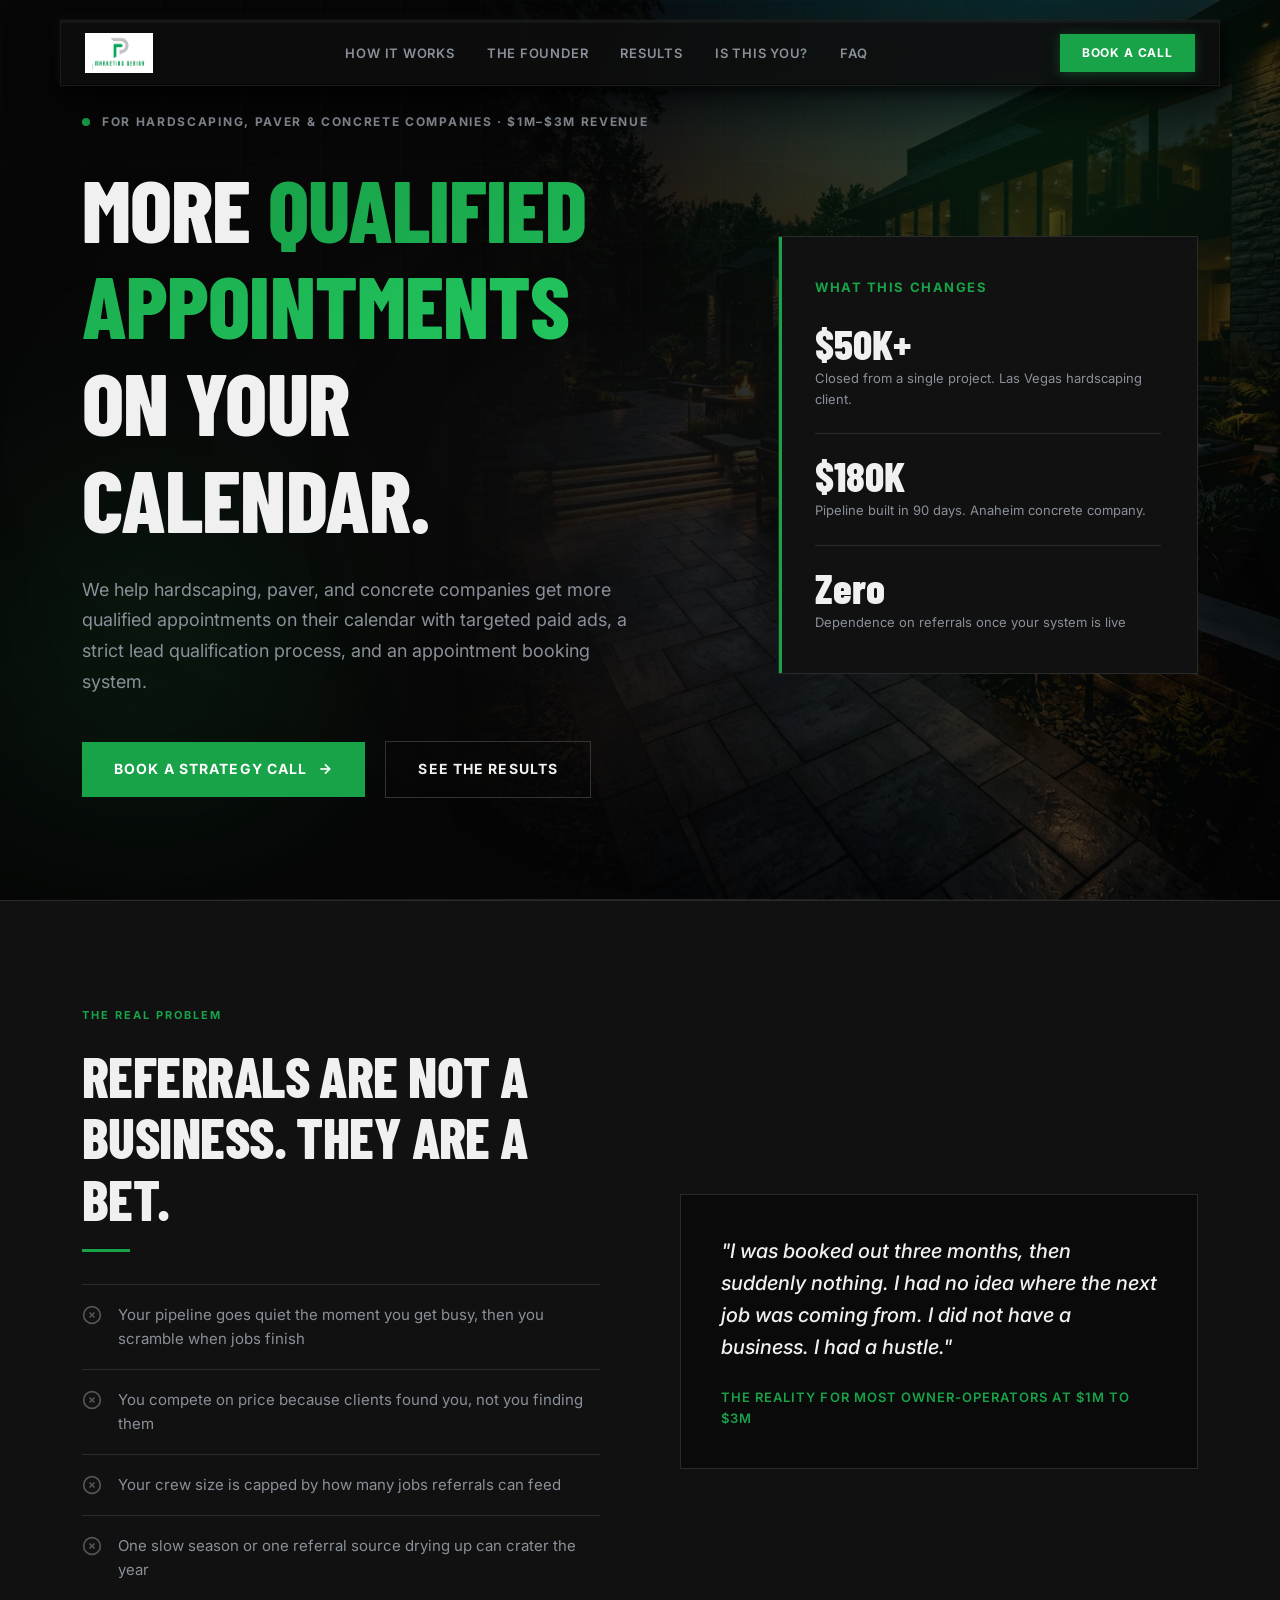
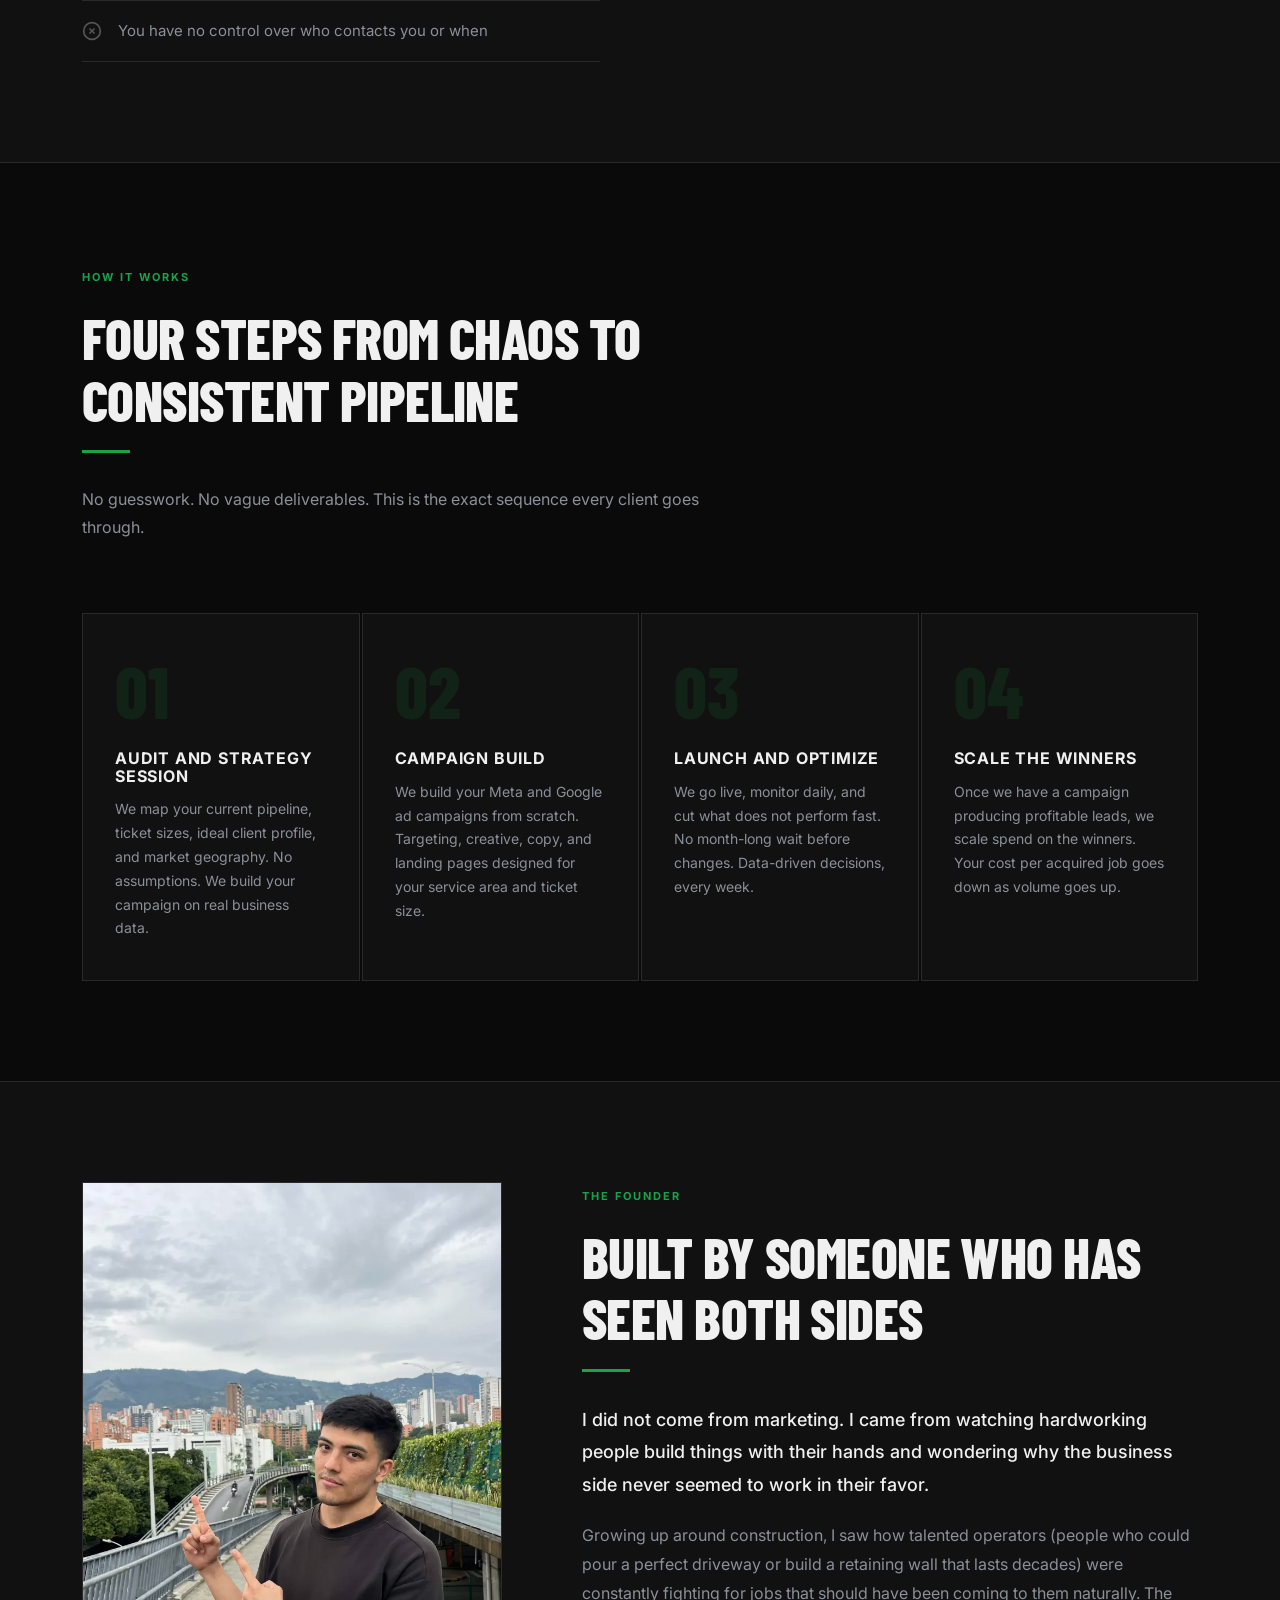
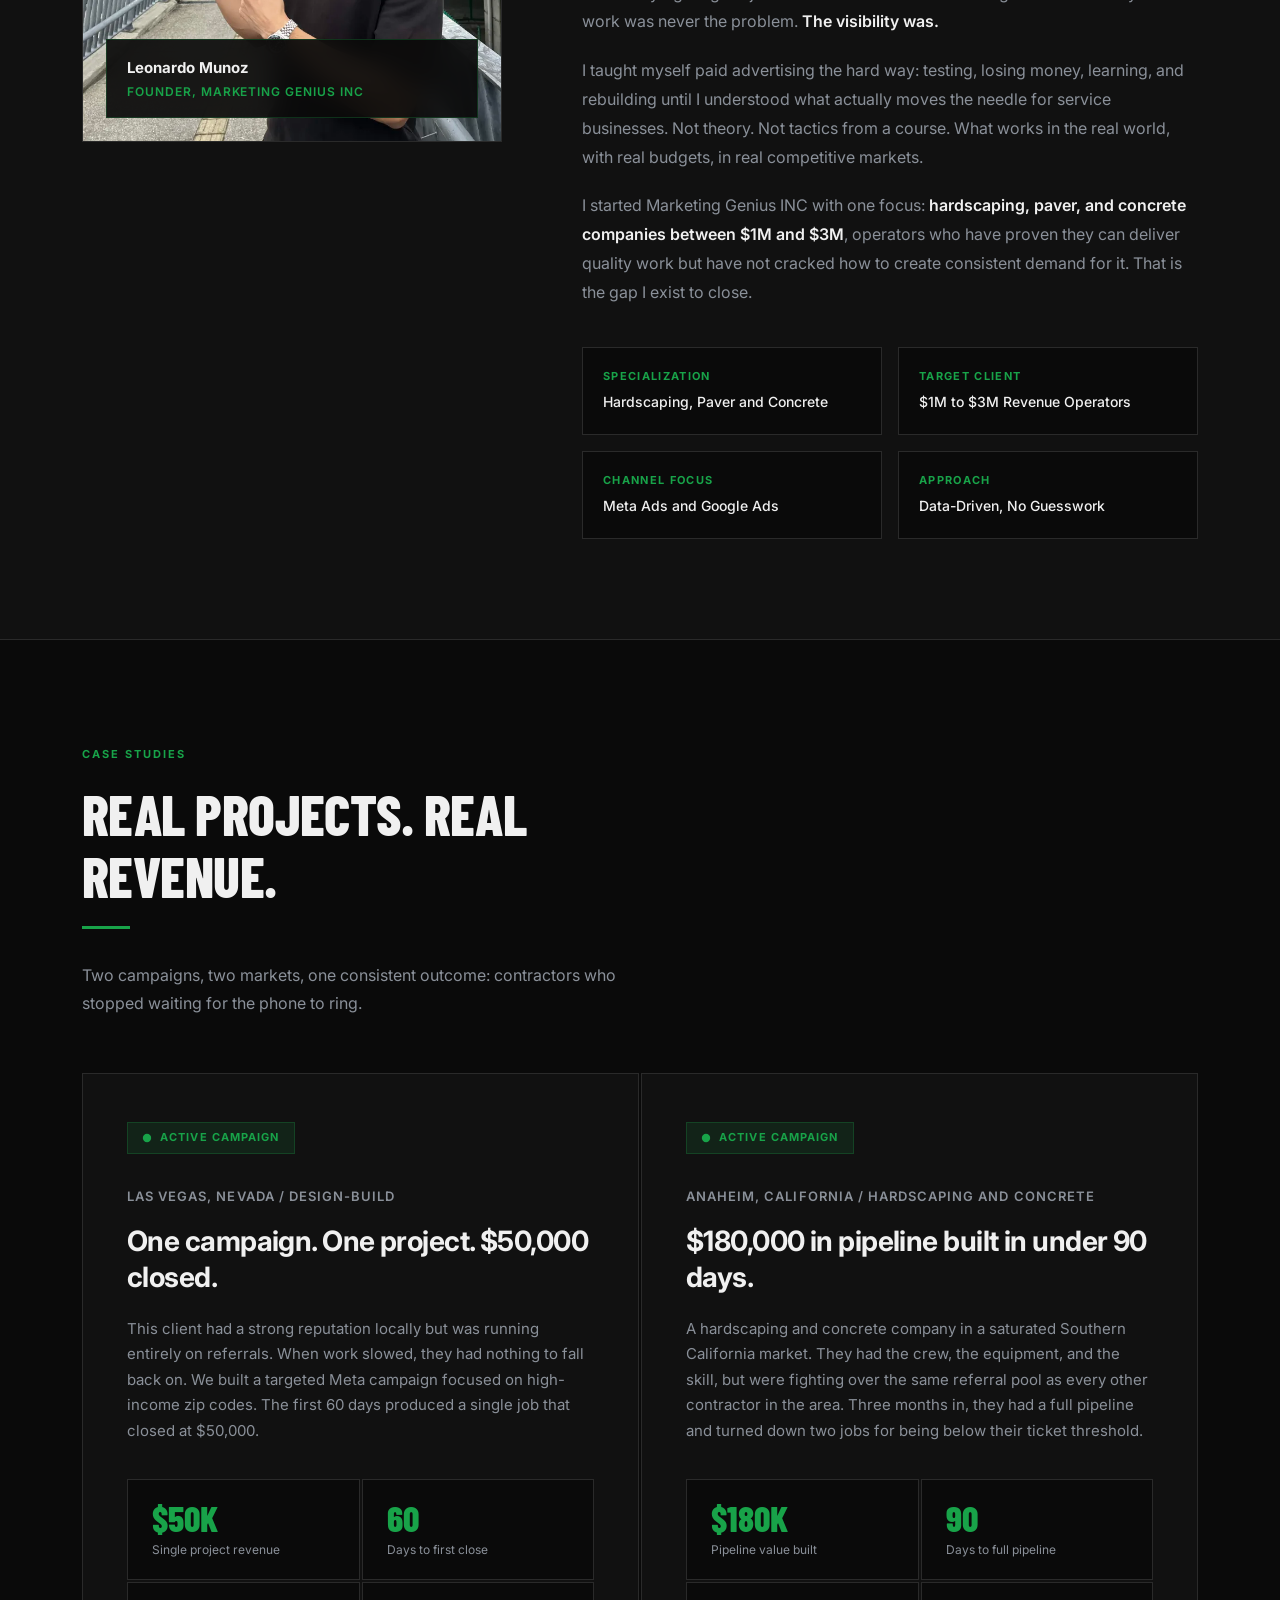
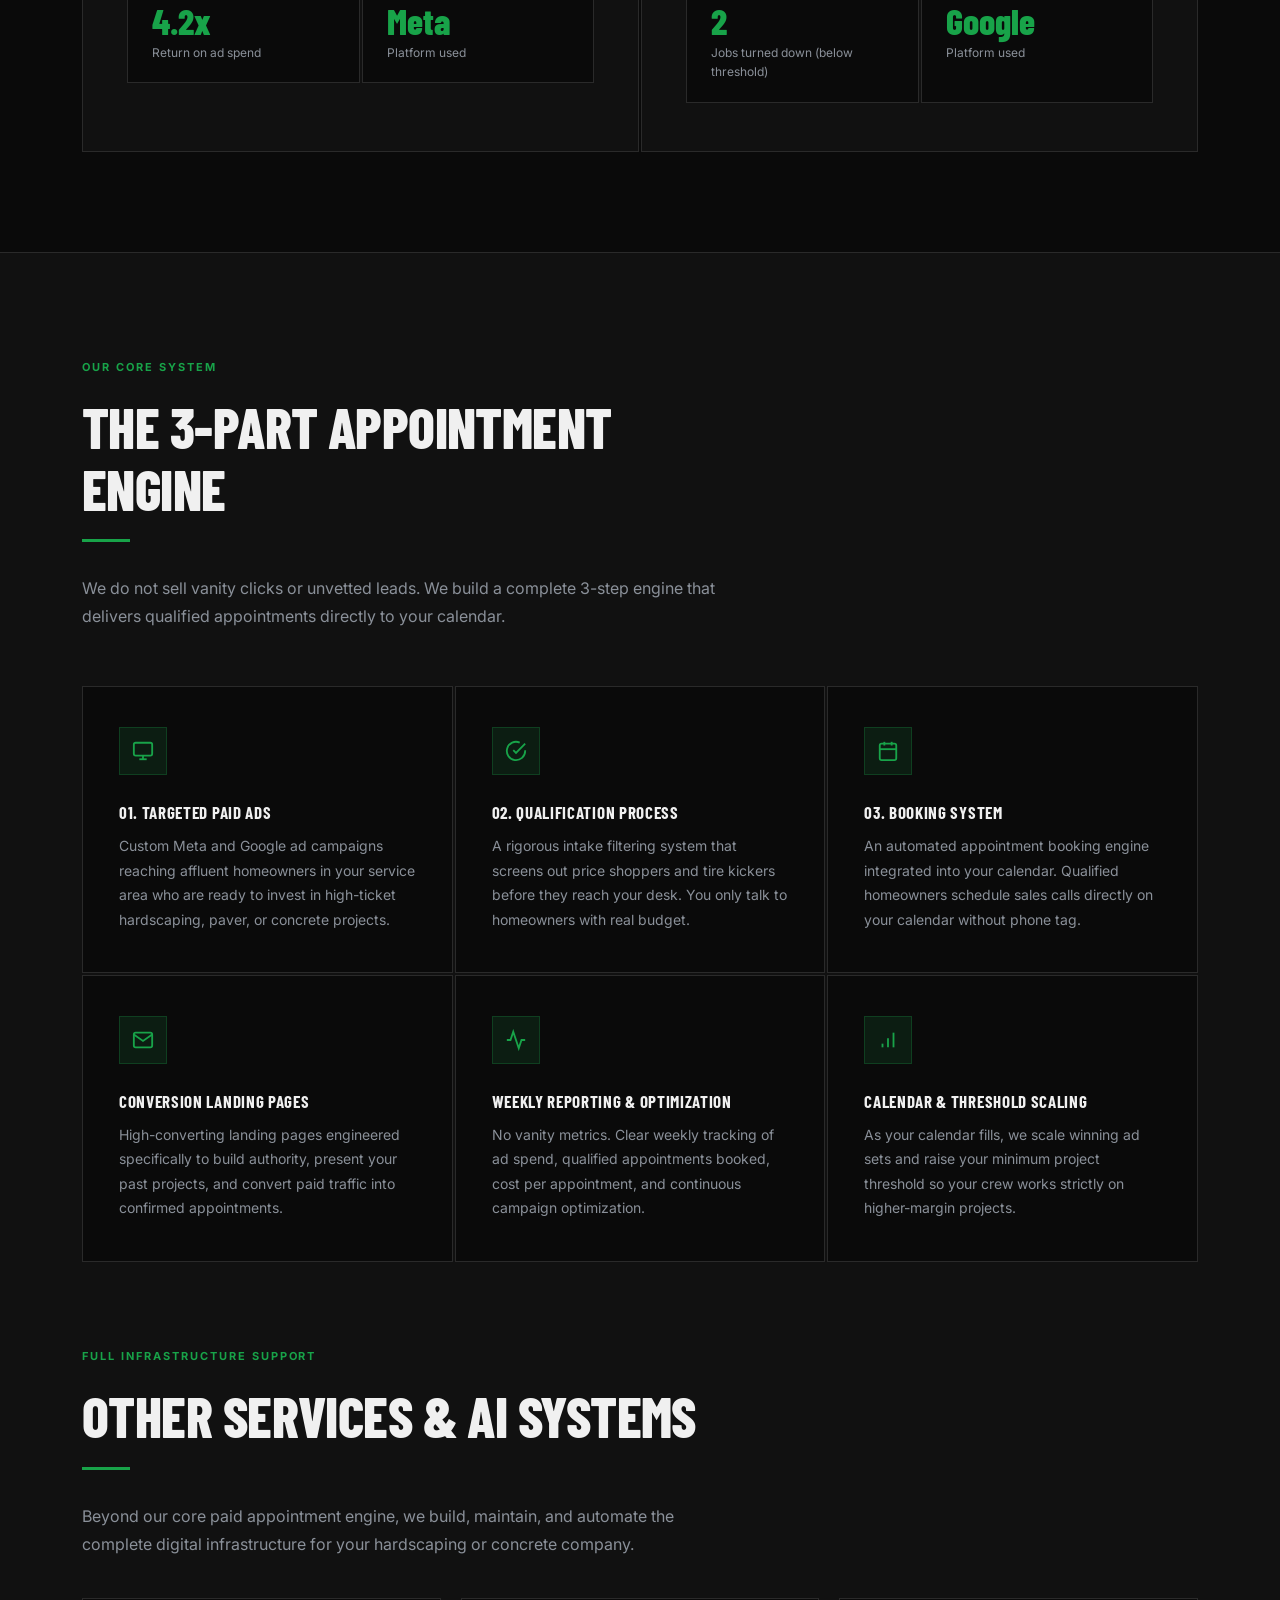
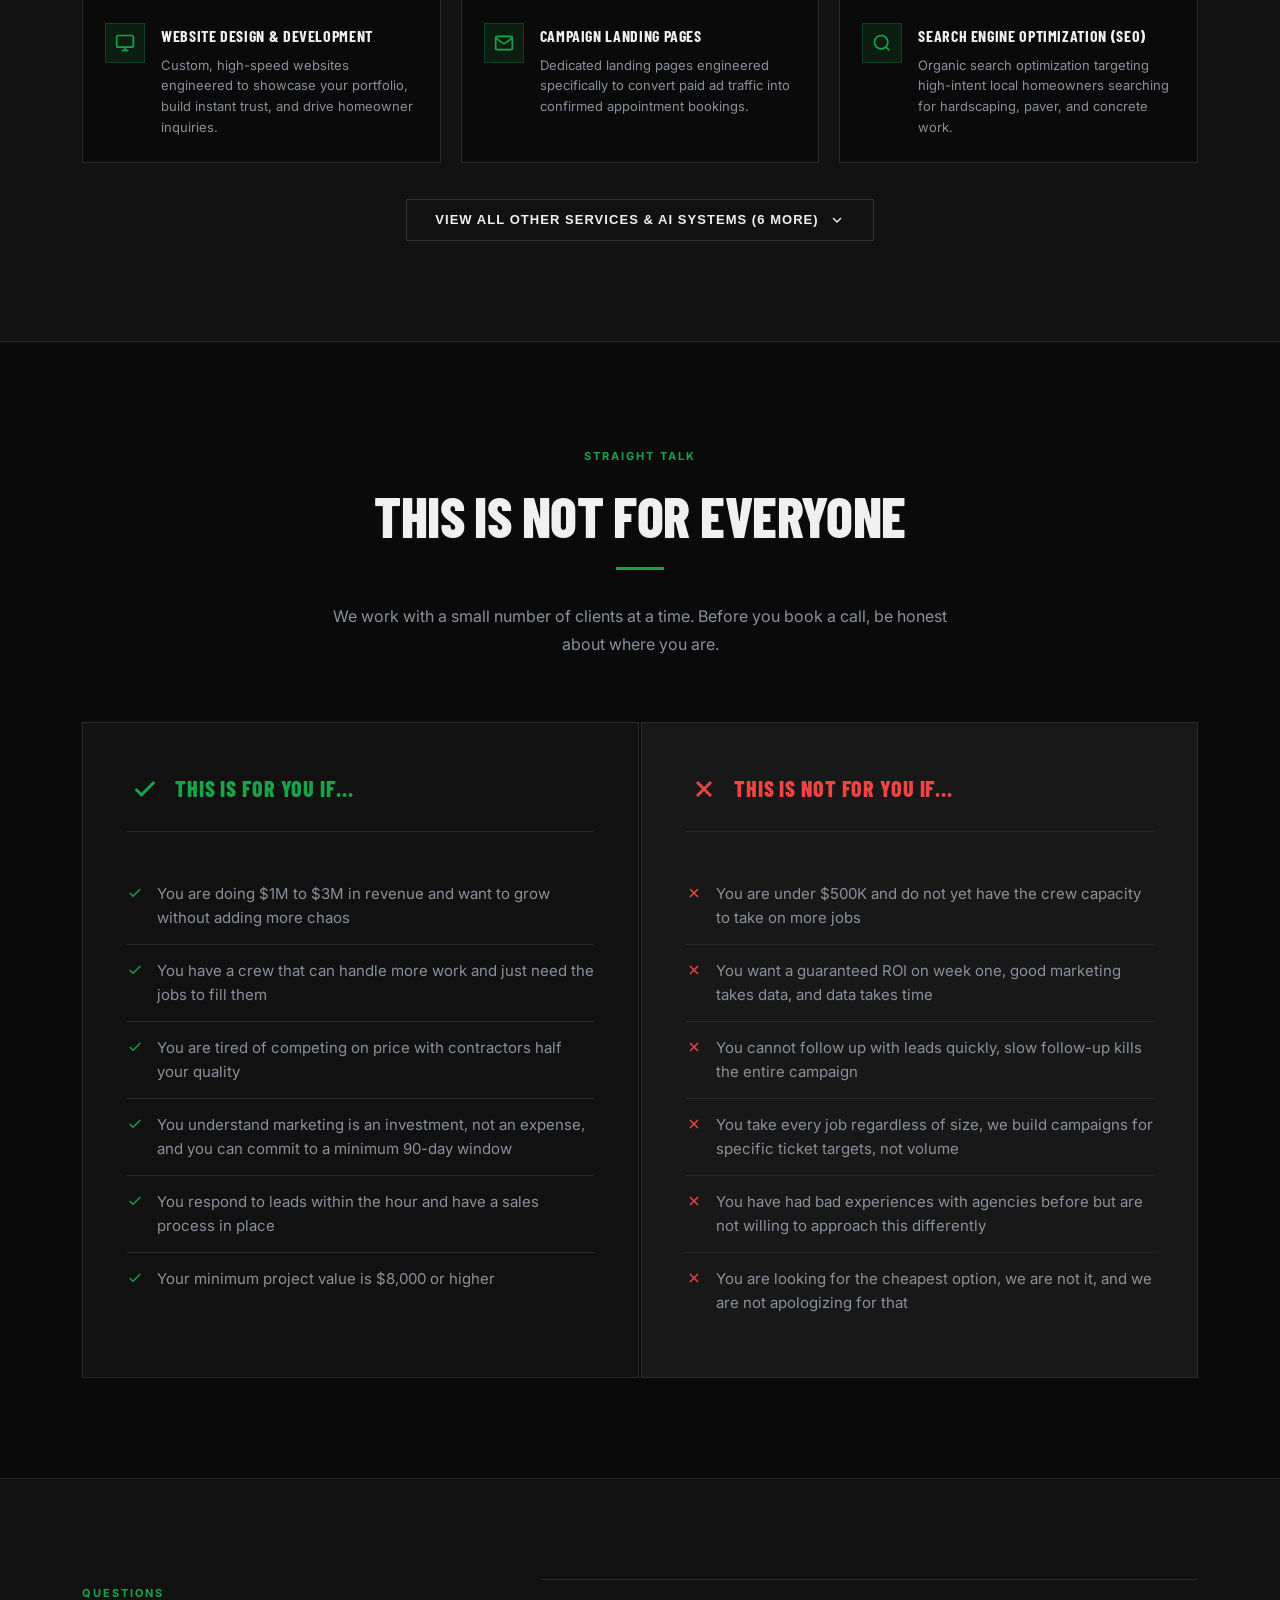
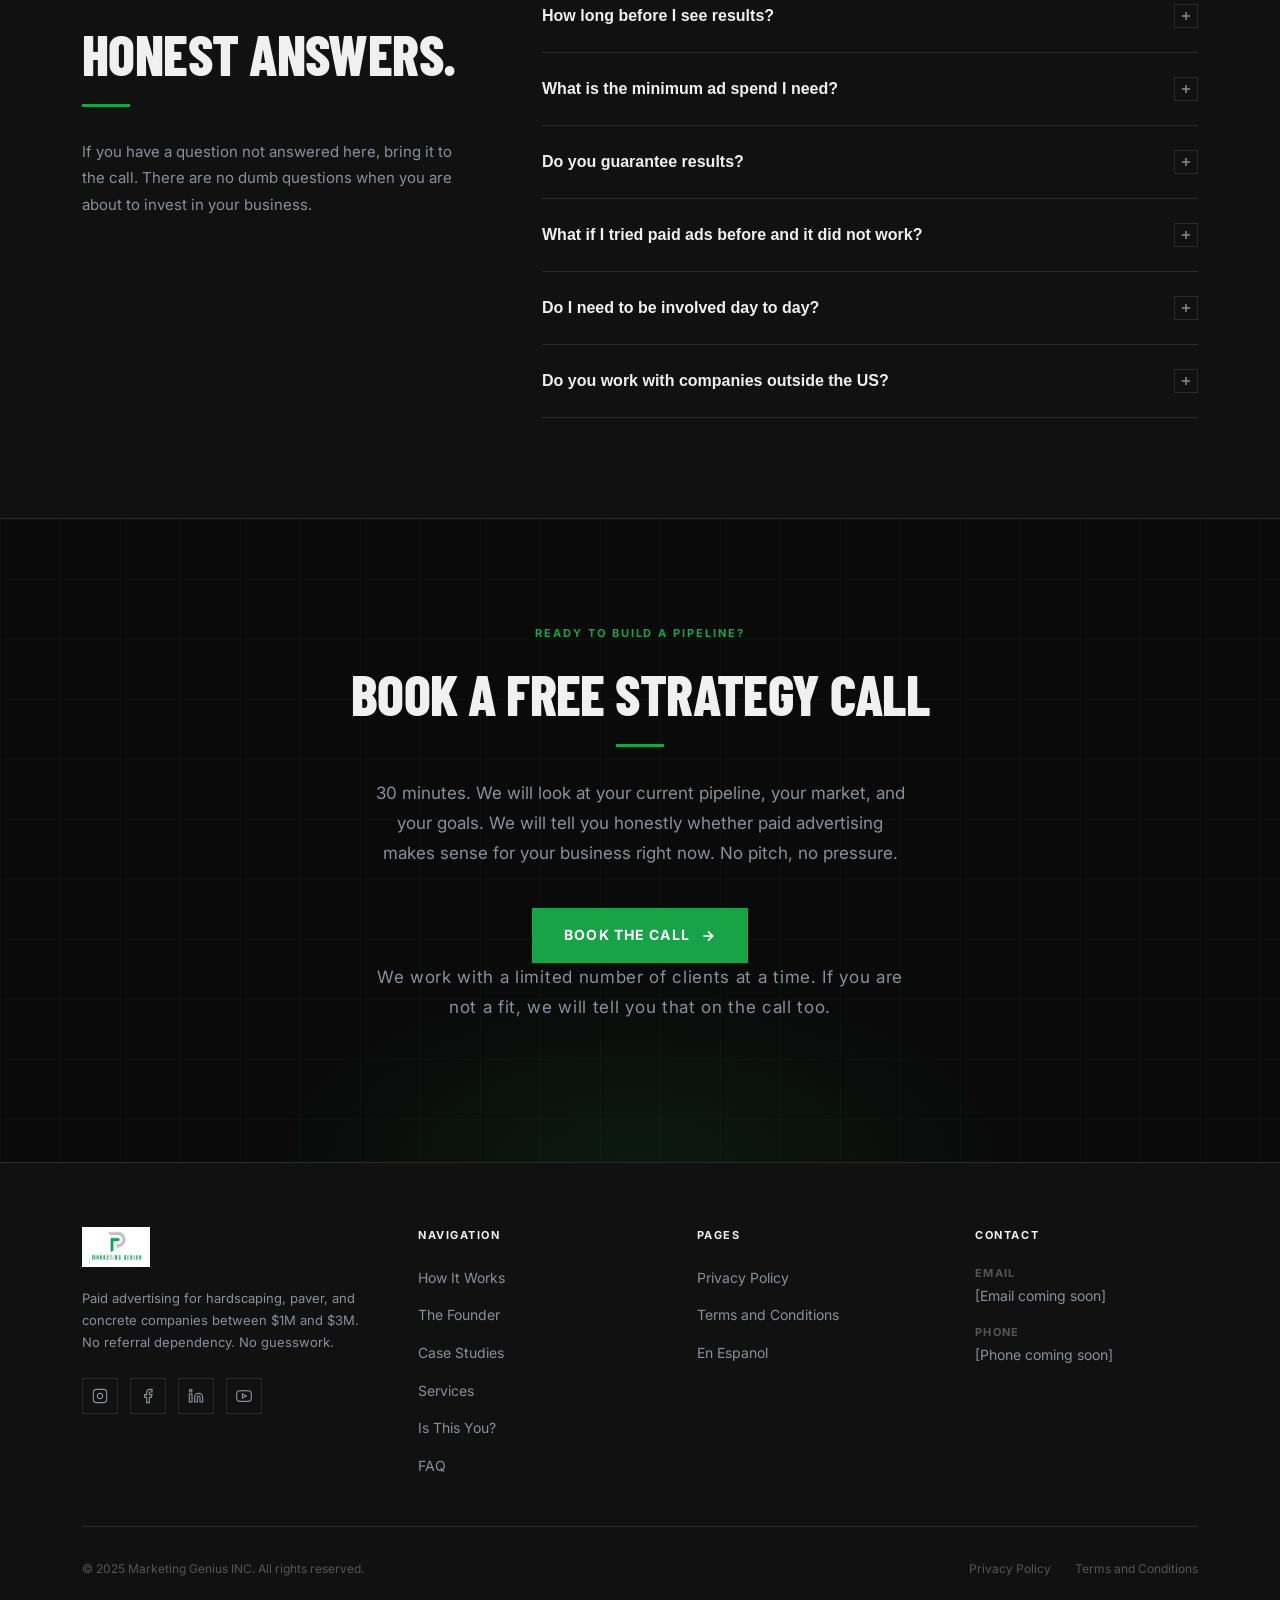
==== index.html @ bbfbdd73 "first" ====
<!DOCTYPE html>
<html lang="en">

<head>
  <meta charset="UTF-8" />
  <meta name="viewport" content="width=device-width, initial-scale=1.0" />
  <title>Marketing Genius INC | Paid Ads for Hardscaping & Concrete Companies</title>
  <meta name="description"
    content="We help hardscaping, paver, and concrete companies between $1M–$3M stop depending on referrals and build a predictable pipeline with paid advertising. Founded by Leonardo Muñoz." />
  <meta property="og:title" content="Marketing Genius INC" />
  <meta property="og:description" content="Paid ads that generate real jobs | not clicks, not leads, not maybes." />
  <meta property="og:type" content="website" />
  <link rel="preconnect" href="https://fonts.googleapis.com" />
  <link rel="preconnect" href="https://fonts.gstatic.com" crossorigin />
  <link
    href="https://fonts.googleapis.com/css2?family=Inter:wght@300;400;500;600;700;800;900&family=Barlow+Condensed:wght@600;700;800&display=swap"
    rel="stylesheet" />
  <link rel="stylesheet" href="https://unpkg.com/aos@2.3.4/dist/aos.css" />
  <style>
    *,
    *::before,
    *::after {
      box-sizing: border-box;
      margin: 0;
      padding: 0;
    }

    :root {
      --green: #18a349;
      --green-dark: #128a3a;
      --green-light: #22c55e;
      --green-muted: rgba(24, 163, 73, 0.12);
      --bg: #0a0a0a;
      --surface: #111111;
      --surface-2: #181818;
      --surface-3: #222222;
      --border: #2a2a2a;
      --border-light: #333333;
      --text: #f0f0f0;
      --text-muted: #8a9099;
      --text-dim: #555;
      --font-main: 'Inter', sans-serif;
      --font-display: 'Barlow Condensed', sans-serif;
      --max-w: 1180px;
      --section-pad: 100px;
    }

    html {
      scroll-behavior: smooth;
    }

    body {
      background: var(--bg);
      color: var(--text);
      font-family: var(--font-main);
      font-size: 16px;
      line-height: 1.6;
      -webkit-font-smoothing: antialiased;
      overflow-x: hidden;
    }

    /* Global noise texture overlay */
    body::before {
      content: '';
      position: fixed;
      inset: 0;
      z-index: 0;
      pointer-events: none;
      opacity: 0.028;
      background-image: url("data:image/svg+xml,%3Csvg viewBox='0 0 256 256' xmlns='http://www.w3.org/2000/svg'%3E%3Cfilter id='noise'%3E%3CfeTurbulence type='fractalNoise' baseFrequency='0.9' numOctaves='4' stitchTiles='stitch'/%3E%3C/filter%3E%3Crect width='100%25' height='100%25' filter='url(%23noise)'/%3E%3C/svg%3E");
      background-size: 200px 200px;
    }

    /* Global ambient background, subtle persistent glow */
    body::after {
      content: '';
      position: fixed;
      inset: 0;
      z-index: 0;
      pointer-events: none;
      background:
        radial-gradient(ellipse 60% 50% at 85% 10%, rgba(24, 163, 73, 0.055) 0%, transparent 60%),
        radial-gradient(ellipse 40% 40% at 10% 80%, rgba(24, 163, 73, 0.04) 0%, transparent 60%),
        radial-gradient(ellipse 50% 40% at 50% 50%, rgba(10, 10, 10, 0) 0%, rgba(0, 0, 0, 0.3) 100%);
    }

    /* Ensure all sections sit above fixed overlays */
    section,
    nav,
    footer,
    .mobile-menu {
      position: relative;
      z-index: 1;
    }

    h1,
    h2,
    h3,
    h4 {
      font-family: var(--font-display);
      font-weight: 800;
      line-height: 1.1;
      letter-spacing: -0.01em;
      text-transform: uppercase;
    }

    h1 {
      font-size: clamp(42px, 7vw, 88px);
    }

    h2 {
      font-size: clamp(32px, 5vw, 56px);
    }

    h3 {
      font-size: clamp(22px, 3vw, 32px);
    }

    h4 {
      font-size: 18px;
      font-family: var(--font-main);
      text-transform: none;
      font-weight: 700;
    }

    p {
      line-height: 1.75;
      color: var(--text-muted);
    }

    a {
      color: inherit;
      text-decoration: none;
    }

    .container {
      width: 100%;
      max-width: var(--max-w);
      margin: 0 auto;
      padding: 0 32px;
    }

    section {
      padding: var(--section-pad) 0;
    }

    .section-label {
      display: inline-block;
      font-family: var(--font-main);
      font-size: 11px;
      font-weight: 700;
      letter-spacing: 0.18em;
      text-transform: uppercase;
      color: var(--green);
      margin-bottom: 20px;
    }

    .divider {
      width: 48px;
      height: 3px;
      background: var(--green);
      margin: 20px 0 32px 0;
    }

    .divider.centered {
      margin: 20px auto 32px auto;
    }

    /* NAV | floating neumorphic pill */
    #nav {
      position: fixed;
      top: 20px;
      left: 50%;
      transform: translateX(-50%);
      width: calc(100% - 48px);
      max-width: 1160px;
      z-index: 1000;
      transition: top .3s ease, width .3s ease;
    }

    .nav-pill {
      display: flex;
      align-items: center;
      justify-content: space-between;
      padding: 12px 24px;
      background: rgba(14, 14, 14, 0.88);
      backdrop-filter: blur(20px);
      -webkit-backdrop-filter: blur(20px);
      border: 1px solid rgba(255, 255, 255, 0.06);
      box-shadow:
        0 2px 0 rgba(255, 255, 255, 0.04) inset,
        0 -1px 0 rgba(0, 0, 0, 0.5) inset,
        -3px -3px 8px rgba(255, 255, 255, 0.025),
        4px 4px 12px rgba(0, 0, 0, 0.7),
        0 16px 48px rgba(0, 0, 0, 0.55),
        0 0 0 1px rgba(24, 163, 73, 0.06);
      transition: box-shadow .3s ease, background .3s ease;
    }

    .nav-pill:hover {
      box-shadow:
        0 2px 0 rgba(255, 255, 255, 0.05) inset,
        0 -1px 0 rgba(0, 0, 0, 0.5) inset,
        -3px -3px 8px rgba(255, 255, 255, 0.03),
        4px 4px 12px rgba(0, 0, 0, 0.8),
        0 20px 56px rgba(0, 0, 0, 0.65),
        0 0 0 1px rgba(24, 163, 73, 0.12);
    }

    .nav-logo img {
      height: 40px;
      width: auto;
      display: block;
    }

    .nav-links {
      display: flex;
      align-items: center;
      gap: 32px;
      list-style: none;
    }

    .nav-links a {
      font-size: 13px;
      font-weight: 600;
      letter-spacing: .06em;
      text-transform: uppercase;
      color: var(--text-muted);
      transition: color .2s;
    }

    .nav-links a:hover {
      color: var(--text);
    }

    .nav-cta {
      display: inline-flex;
      align-items: center;
      gap: 8px;
      padding: 9px 22px;
      background: var(--green);
      color: #fff;
      font-size: 12px;
      font-weight: 700;
      letter-spacing: .07em;
      text-transform: uppercase;
      transition: background .2s, transform .15s;
      box-shadow: 0 2px 12px rgba(24, 163, 73, 0.35);
    }

    .nav-cta:hover {
      background: var(--green-dark);
      transform: translateY(-1px);
      box-shadow: 0 4px 18px rgba(24, 163, 73, 0.45);
    }

    .nav-hamburger {
      display: none;
      flex-direction: column;
      gap: 5px;
      cursor: pointer;
      padding: 4px;
      background: none;
      border: none;
    }

    .nav-hamburger span {
      display: block;
      width: 22px;
      height: 2px;
      background: var(--text);
      transition: all .3s;
    }

    /* HERO */
    #hero {
      min-height: 100vh;
      display: flex;
      align-items: center;
      padding-top: 110px;
      position: relative;
      overflow: hidden;
    }

    .hero-bg {
      position: absolute;
      inset: 0;
      z-index: 0;
      pointer-events: none;
    }

    .hero-bg-grid {
      position: absolute;
      inset: 0;
      background-image:
        linear-gradient(rgba(24, 163, 73, .035) 1px, transparent 1px),
        linear-gradient(90deg, rgba(24, 163, 73, .035) 1px, transparent 1px);
      background-size: 80px 80px;
      mask-image: radial-gradient(ellipse 80% 80% at 50% 0%, black 40%, transparent 100%);
    }

    .orb {
      position: absolute;
      border-radius: 50%;
      filter: blur(100px);
      pointer-events: none;
    }

    .orb-green-1 {
      width: 800px;
      height: 800px;
      background: radial-gradient(circle, rgba(24, 163, 73, 0.22) 0%, rgba(24, 163, 73, 0.06) 45%, transparent 70%);
      top: -220px;
      right: -160px;
      animation: orb-drift-1 9s ease-in-out infinite;
    }

    .orb-green-2 {
      width: 500px;
      height: 500px;
      background: radial-gradient(circle, rgba(24, 163, 73, 0.14) 0%, transparent 65%);
      bottom: 40px;
      left: -100px;
      animation: orb-drift-2 12s ease-in-out infinite;
    }

    .orb-gray {
      width: 600px;
      height: 600px;
      background: radial-gradient(circle, rgba(138, 144, 153, 0.08) 0%, transparent 68%);
      top: 25%;
      left: 30%;
      animation: orb-drift-3 15s ease-in-out infinite;
    }

    .orb-accent {
      width: 350px;
      height: 350px;
      background: radial-gradient(circle, rgba(34, 197, 94, 0.1) 0%, rgba(24, 163, 73, 0.03) 50%, transparent 70%);
      top: 55%;
      right: 8%;
      animation: orb-drift-2 11s ease-in-out infinite reverse;
    }

    @keyframes orb-drift-1 {

      0%,
      100% {
        transform: translate(0, 0) scale(1);
      }

      33% {
        transform: translate(-40px, 60px) scale(1.05);
      }

      66% {
        transform: translate(30px, -30px) scale(0.97);
      }
    }

    @keyframes orb-drift-2 {

      0%,
      100% {
        transform: translate(0, 0) scale(1);
      }

      40% {
        transform: translate(50px, -40px) scale(1.08);
      }

      70% {
        transform: translate(-20px, 30px) scale(0.95);
      }
    }

    @keyframes orb-drift-3 {

      0%,
      100% {
        transform: translate(0, 0) scale(1);
      }

      50% {
        transform: translate(60px, 50px) scale(1.1);
      }
    }

    .hero-bg-line {
      position: absolute;
      bottom: 0;
      left: 0;
      right: 0;
      height: 1px;
      background: linear-gradient(90deg, transparent, var(--border), transparent);
    }

    .hero-inner {
      position: relative;
      z-index: 1;
      display: grid;
      grid-template-columns: 1fr 420px;
      gap: 80px;
      align-items: center;
    }

    .hero-eyebrow {
      display: flex;
      align-items: center;
      gap: 12px;
      margin-bottom: 28px;
    }

    .hero-eyebrow-dot {
      width: 8px;
      height: 8px;
      background: var(--green);
      border-radius: 50%;
      animation: pulse-dot 2s ease-in-out infinite;
    }

    @keyframes pulse-dot {

      0%,
      100% {
        opacity: 1;
        transform: scale(1);
      }

      50% {
        opacity: .5;
        transform: scale(.7);
      }
    }

    .hero-eyebrow-text {
      font-size: 12px;
      font-weight: 700;
      letter-spacing: .14em;
      text-transform: uppercase;
      color: var(--text-muted);
    }

    .hero-title {
      color: var(--text);
      margin-bottom: 28px;
    }

    .hero-title .accent {
      color: var(--green);
    }

    .hero-subtitle {
      font-size: 18px;
      color: var(--text-muted);
      max-width: 560px;
      margin-bottom: 44px;
      line-height: 1.7;
    }

    .hero-actions {
      display: flex;
      align-items: center;
      gap: 20px;
      flex-wrap: wrap;
    }

    .btn-primary {
      display: inline-flex;
      align-items: center;
      gap: 10px;
      padding: 16px 32px;
      background: var(--green);
      color: #fff;
      font-size: 14px;
      font-weight: 700;
      letter-spacing: .08em;
      text-transform: uppercase;
      border: none;
      cursor: pointer;
      transition: background .2s, transform .15s;
    }

    .btn-primary:hover {
      background: var(--green-dark);
      transform: translateY(-2px);
    }

    .btn-secondary {
      display: inline-flex;
      align-items: center;
      gap: 10px;
      padding: 16px 32px;
      background: transparent;
      color: var(--text);
      font-size: 14px;
      font-weight: 700;
      letter-spacing: .08em;
      text-transform: uppercase;
      border: 1px solid var(--border-light);
      cursor: pointer;
      transition: border-color .2s, color .2s;
    }

    .btn-secondary:hover {
      border-color: var(--green);
      color: var(--green);
    }

    .hero-card {
      background: var(--surface);
      border: 1px solid var(--border);
      padding: 40px 36px;
      position: relative;
    }

    .hero-card::before {
      content: '';
      position: absolute;
      top: 0;
      left: 0;
      width: 3px;
      height: 100%;
      background: var(--green);
    }

    .hero-card-title {
      font-size: 13px;
      font-weight: 700;
      letter-spacing: .12em;
      text-transform: uppercase;
      color: var(--green);
      margin-bottom: 24px;
    }

    .hero-stat {
      margin-bottom: 24px;
    }

    .hero-stat:last-child {
      margin-bottom: 0;
    }

    .hero-stat-value {
      font-family: var(--font-display);
      font-size: 42px;
      font-weight: 800;
      color: var(--text);
      line-height: 1;
      margin-bottom: 4px;
    }

    .hero-stat-label {
      font-size: 13px;
      color: var(--text-muted);
    }

    .hero-stat-divider {
      height: 1px;
      background: var(--border);
      margin: 20px 0;
    }

    /* PROBLEM */
    #problem {
      border-top: 1px solid var(--border);
      border-bottom: 1px solid var(--border);
      background: var(--surface);
    }

    .problem-grid {
      display: grid;
      grid-template-columns: 1fr 1fr;
      gap: 80px;
      align-items: center;
    }

    .problem-list {
      list-style: none;
      margin-top: 32px;
    }

    .problem-list li {
      display: flex;
      align-items: flex-start;
      gap: 16px;
      padding: 18px 0;
      border-bottom: 1px solid var(--border);
      color: var(--text-muted);
      font-size: 15px;
    }

    .problem-list li:first-child {
      border-top: 1px solid var(--border);
    }

    .problem-list li .icon {
      width: 20px;
      height: 20px;
      flex-shrink: 0;
      margin-top: 2px;
      color: var(--text-dim);
    }

    .problem-right {
      padding: 40px;
      background: var(--bg);
      border: 1px solid var(--border);
      position: relative;
    }

    .problem-right::after {
      content: '"';
      position: absolute;
      top: -20px;
      left: 32px;
      font-size: 100px;
      font-family: Georgia, serif;
      color: var(--green);
      line-height: 1;
      opacity: .4;
    }

    .problem-quote {
      font-size: 20px;
      font-weight: 500;
      color: var(--text);
      line-height: 1.6;
      font-style: italic;
      margin-bottom: 24px;
    }

    .problem-attribution {
      font-size: 13px;
      font-weight: 600;
      letter-spacing: .08em;
      text-transform: uppercase;
      color: var(--green);
    }

    /* HOW */
    #how {
      background: var(--bg);
    }

    .how-header {
      max-width: 620px;
      margin-bottom: 72px;
    }

    .how-steps {
      display: grid;
      grid-template-columns: repeat(4, 1fr);
      gap: 2px;
    }

    .how-step {
      background: var(--surface);
      padding: 40px 32px;
      border: 1px solid var(--border);
      transition: border-color .3s;
    }

    .how-step:hover {
      border-color: var(--green);
    }

    .how-step-num {
      font-family: var(--font-display);
      font-size: 72px;
      font-weight: 800;
      color: var(--green-muted);
      line-height: 1;
      margin-bottom: 24px;
      transition: color .3s;
    }

    .how-step:hover .how-step-num {
      color: rgba(24, 163, 73, .25);
    }

    .how-step h4 {
      font-size: 16px;
      font-weight: 700;
      color: var(--text);
      margin-bottom: 12px;
      text-transform: uppercase;
      letter-spacing: .05em;
    }

    .how-step p {
      font-size: 14px;
      color: var(--text-muted);
      line-height: 1.7;
    }

    /* FOUNDER */
    #founder {
      background: var(--surface);
      border-top: 1px solid var(--border);
      border-bottom: 1px solid var(--border);
    }

    .founder-grid {
      display: grid;
      grid-template-columns: 420px 1fr;
      gap: 80px;
      align-items: start;
    }

    .founder-img-wrap {
      position: relative;
    }

    .founder-photo {
      width: 100%;
      aspect-ratio: 3/4;
      object-fit: cover;
      object-position: center top;
      display: block;
      border: 1px solid var(--border);
      filter: grayscale(8%);
      transition: filter .4s ease;
    }

    .founder-photo:hover {
      filter: grayscale(0%);
    }

    .founder-img-tag {
      position: absolute;
      bottom: 24px;
      left: 24px;
      right: 24px;
      background: rgba(10, 10, 10, .92);
      border: 1px solid rgba(24, 163, 73, 0.25);
      padding: 16px 20px;
      backdrop-filter: blur(12px);
    }

    .founder-img-tag-name {
      font-weight: 700;
      font-size: 15px;
      color: var(--text);
      margin-bottom: 2px;
    }

    .founder-img-tag-title {
      font-size: 12px;
      color: var(--green);
      font-weight: 600;
      letter-spacing: .08em;
      text-transform: uppercase;
    }

    .founder-content h2 {
      margin-bottom: 8px;
    }

    .founder-body {
      margin-top: 32px;
    }

    .founder-body p {
      font-size: 16px;
      color: var(--text-muted);
      line-height: 1.8;
      margin-bottom: 20px;
    }

    .founder-body p strong {
      color: var(--text);
      font-weight: 600;
    }

    .founder-body p.lead {
      font-size: 18px;
      color: var(--text);
      font-weight: 500;
    }

    .founder-credentials {
      display: grid;
      grid-template-columns: 1fr 1fr;
      gap: 16px;
      margin-top: 40px;
    }

    .founder-credential {
      padding: 20px;
      background: var(--bg);
      border: 1px solid var(--border);
    }

    .founder-credential-label {
      font-size: 11px;
      font-weight: 700;
      letter-spacing: .12em;
      text-transform: uppercase;
      color: var(--green);
      margin-bottom: 6px;
    }

    .founder-credential-value {
      font-size: 14px;
      color: var(--text);
      font-weight: 500;
    }

    /* RESULTS */
    #results {
      background: var(--bg);
    }

    .results-header {
      display: flex;
      align-items: flex-end;
      justify-content: space-between;
      margin-bottom: 56px;
      gap: 32px;
    }

    .results-header-left {
      max-width: 560px;
    }

    .case-studies {
      display: grid;
      grid-template-columns: 1fr 1fr;
      gap: 2px;
    }

    .case-study {
      background: var(--surface);
      border: 1px solid var(--border);
      padding: 48px 44px;
      transition: border-color .3s;
    }

    .case-study:hover {
      border-color: var(--green);
    }

    .case-study-tag {
      display: inline-flex;
      align-items: center;
      gap: 8px;
      padding: 6px 14px;
      background: var(--green-muted);
      border: 1px solid rgba(24, 163, 73, .25);
      font-size: 11px;
      font-weight: 700;
      letter-spacing: .1em;
      text-transform: uppercase;
      color: var(--green);
      margin-bottom: 32px;
    }

    .case-study-location {
      font-size: 13px;
      font-weight: 600;
      letter-spacing: .08em;
      text-transform: uppercase;
      color: var(--text-muted);
      margin-bottom: 16px;
    }

    .case-study h3 {
      font-size: clamp(22px, 2.5vw, 28px);
      margin-bottom: 20px;
      color: var(--text);
      text-transform: none;
      font-family: var(--font-main);
      font-weight: 700;
      letter-spacing: -.02em;
      line-height: 1.3;
    }

    .case-study-desc {
      font-size: 15px;
      color: var(--text-muted);
      line-height: 1.7;
      margin-bottom: 36px;
    }

    .case-study-stats {
      display: grid;
      grid-template-columns: 1fr 1fr;
      gap: 2px;
    }

    .case-stat {
      background: var(--bg);
      padding: 20px 24px;
      border: 1px solid var(--border);
    }

    .case-stat-value {
      font-family: var(--font-display);
      font-size: 36px;
      font-weight: 800;
      color: var(--green);
      line-height: 1;
      margin-bottom: 4px;
    }

    .case-stat-label {
      font-size: 12px;
      color: var(--text-muted);
    }

    /* SERVICES */
    #services {
      background: var(--surface);
      border-top: 1px solid var(--border);
      border-bottom: 1px solid var(--border);
    }

    .services-grid {
      display: grid;
      grid-template-columns: repeat(3, 1fr);
      gap: 2px;
      margin-top: 56px;
    }

    .service-card {
      background: var(--bg);
      border: 1px solid var(--border);
      padding: 40px 36px;
      transition: border-color .3s;
    }

    .service-card:hover {
      border-color: var(--green);
    }

    .service-icon {
      width: 48px;
      height: 48px;
      background: var(--green-muted);
      border: 1px solid rgba(24, 163, 73, .25);
      display: flex;
      align-items: center;
      justify-content: center;
      margin-bottom: 28px;
    }

    .service-icon svg {
      width: 22px;
      height: 22px;
      color: var(--green);
    }

    .service-card h4 {
      font-size: 17px;
      font-weight: 700;
      color: var(--text);
      margin-bottom: 12px;
      text-transform: uppercase;
      letter-spacing: .04em;
      font-family: var(--font-display);
    }

    .service-card p {
      font-size: 14px;
      color: var(--text-muted);
      line-height: 1.75;
    }

    /* FIT */
    #fit {
      background: var(--bg);
    }

    .fit-header {
      text-align: center;
      max-width: 640px;
      margin: 0 auto 64px;
    }

    .fit-grid {
      display: grid;
      grid-template-columns: 1fr 1fr;
      gap: 2px;
    }

    .fit-col {
      padding: 48px 44px;
      border: 1px solid var(--border);
    }

    .fit-col.good {
      background: var(--surface);
    }

    .fit-col.bad {
      background: var(--surface-2);
    }

    .fit-col-header {
      display: flex;
      align-items: center;
      gap: 12px;
      margin-bottom: 36px;
      padding-bottom: 24px;
      border-bottom: 1px solid var(--border);
    }

    .fit-col-icon {
      width: 36px;
      height: 36px;
      display: flex;
      align-items: center;
      justify-content: center;
    }

    .fit-col-icon svg {
      width: 28px;
      height: 28px;
    }

    .fit-col.good .fit-col-icon svg {
      color: var(--green);
    }

    .fit-col.bad .fit-col-icon svg {
      color: #ef4444;
    }

    .fit-col-title {
      font-family: var(--font-display);
      font-size: 22px;
      font-weight: 800;
      text-transform: uppercase;
      letter-spacing: .04em;
    }

    .fit-col.good .fit-col-title {
      color: var(--green);
    }

    .fit-col.bad .fit-col-title {
      color: #ef4444;
    }

    .fit-list {
      list-style: none;
    }

    .fit-list li {
      display: flex;
      align-items: flex-start;
      gap: 14px;
      padding: 14px 0;
      border-bottom: 1px solid var(--border);
      font-size: 15px;
      color: var(--text-muted);
    }

    .fit-list li:last-child {
      border-bottom: none;
    }

    .fit-list li svg {
      width: 16px;
      height: 16px;
      flex-shrink: 0;
      margin-top: 3px;
    }

    .fit-col.good .fit-list li svg {
      color: var(--green);
    }

    .fit-col.bad .fit-list li svg {
      color: #ef4444;
    }

    /* FAQ */
    #faq {
      background: var(--surface);
      border-top: 1px solid var(--border);
      border-bottom: 1px solid var(--border);
    }

    .faq-grid {
      display: grid;
      grid-template-columns: 380px 1fr;
      gap: 80px;
      align-items: start;
    }

    .faq-left {
      position: sticky;
      top: 100px;
    }

    .faq-left p {
      font-size: 15px;
      line-height: 1.75;
      margin-top: 20px;
    }

    .faq-items {
      list-style: none;
    }

    .faq-item {
      border-bottom: 1px solid var(--border);
    }

    .faq-item:first-child {
      border-top: 1px solid var(--border);
    }

    .faq-question {
      width: 100%;
      display: flex;
      align-items: center;
      justify-content: space-between;
      gap: 20px;
      padding: 24px 0;
      background: none;
      border: none;
      cursor: pointer;
      text-align: left;
    }

    .faq-question-text {
      font-size: 16px;
      font-weight: 600;
      color: var(--text);
    }

    .faq-question-icon {
      width: 24px;
      height: 24px;
      flex-shrink: 0;
      display: flex;
      align-items: center;
      justify-content: center;
      border: 1px solid var(--border);
      color: var(--text-muted);
      transition: all .3s;
    }

    .faq-item.open .faq-question-icon {
      border-color: var(--green);
      color: var(--green);
      transform: rotate(45deg);
    }

    .faq-answer {
      max-height: 0;
      overflow: hidden;
      transition: max-height .4s ease, padding .3s;
    }

    .faq-item.open .faq-answer {
      max-height: 300px;
      padding-bottom: 24px;
    }

    .faq-answer p {
      font-size: 15px;
      color: var(--text-muted);
      line-height: 1.75;
    }

    /* CTA */
    #cta {
      background: var(--bg);
      position: relative;
      overflow: hidden;
    }

    .cta-bg {
      position: absolute;
      inset: 0;
      background-image: linear-gradient(rgba(24, 163, 73, .04) 1px, transparent 1px), linear-gradient(90deg, rgba(24, 163, 73, .04) 1px, transparent 1px);
      background-size: 60px 60px;
    }

    .cta-glow {
      position: absolute;
      bottom: -200px;
      left: 50%;
      transform: translateX(-50%);
      width: 800px;
      height: 400px;
      background: radial-gradient(ellipse, rgba(24, 163, 73, .1) 0%, transparent 65%);
      pointer-events: none;
    }

    .cta-inner {
      position: relative;
      z-index: 1;
      text-align: center;
      max-width: 720px;
      margin: 0 auto;
    }

    .cta-inner h2 {
      margin-bottom: 20px;
      color: var(--text);
    }

    .cta-inner p {
      font-size: 17px;
      color: var(--text-muted);
      max-width: 540px;
      margin: 0 auto 40px;
      line-height: 1.75;
    }

    .cta-disclaimer {
      margin-top: 20px;
      font-size: 12px;
      color: var(--text-dim);
      letter-spacing: .04em;
    }

    /* FOOTER */
    #footer {
      background: var(--surface);
      border-top: 1px solid var(--border);
      padding: 64px 0 40px;
    }

    .footer-top {
      display: grid;
      grid-template-columns: 280px 1fr 1fr 1fr;
      gap: 56px;
      padding-bottom: 48px;
      border-bottom: 1px solid var(--border);
    }

    .footer-brand img {
      height: 40px;
      width: auto;
      margin-bottom: 20px;
      display: block;
    }

    .footer-brand p {
      font-size: 13px;
      color: var(--text-muted);
      line-height: 1.7;
    }

    .footer-socials {
      display: flex;
      gap: 12px;
      margin-top: 24px;
    }

    .footer-social-link {
      width: 36px;
      height: 36px;
      display: flex;
      align-items: center;
      justify-content: center;
      border: 1px solid var(--border);
      color: var(--text-muted);
      transition: border-color .2s, color .2s;
    }

    .footer-social-link:hover {
      border-color: var(--green);
      color: var(--green);
    }

    .footer-social-link svg {
      width: 16px;
      height: 16px;
    }

    .footer-col-title {
      font-size: 11px;
      font-weight: 700;
      letter-spacing: .14em;
      text-transform: uppercase;
      color: var(--text);
      margin-bottom: 20px;
    }

    .footer-links {
      list-style: none;
      display: flex;
      flex-direction: column;
      gap: 12px;
    }

    .footer-links a {
      font-size: 14px;
      color: var(--text-muted);
      transition: color .2s;
    }

    .footer-links a:hover {
      color: var(--green);
    }

    .footer-contact-item {
      display: flex;
      flex-direction: column;
      gap: 3px;
      margin-bottom: 16px;
    }

    .footer-contact-label {
      font-size: 11px;
      font-weight: 700;
      letter-spacing: .1em;
      text-transform: uppercase;
      color: var(--text-dim);
    }

    .footer-contact-value {
      font-size: 14px;
      color: var(--text-muted);
    }

    .footer-bottom {
      display: flex;
      align-items: center;
      justify-content: space-between;
      padding-top: 32px;
      gap: 20px;
      flex-wrap: wrap;
    }

    .footer-copy {
      font-size: 12px;
      color: var(--text-dim);
    }

    .footer-legal {
      display: flex;
      gap: 24px;
    }

    .footer-legal a {
      font-size: 12px;
      color: var(--text-dim);
      transition: color .2s;
    }

    .footer-legal a:hover {
      color: var(--text-muted);
    }

    /* MOBILE */
    .mobile-menu {
      display: none;
      position: fixed;
      top: 0;
      left: 0;
      right: 0;
      bottom: 0;
      background: var(--bg);
      z-index: 999;
      flex-direction: column;
      align-items: center;
      justify-content: center;
      gap: 32px;
    }

    .mobile-menu.open {
      display: flex;
    }

    .mobile-menu a {
      font-family: var(--font-display);
      font-size: 36px;
      font-weight: 800;
      text-transform: uppercase;
      color: var(--text);
      letter-spacing: .04em;
      transition: color .2s;
    }

    .mobile-menu a:hover {
      color: var(--green);
    }

    .mobile-menu-close {
      position: absolute;
      top: 24px;
      right: 32px;
      background: none;
      border: none;
      cursor: pointer;
      color: var(--text);
      padding: 8px;
    }

    @media (max-width: 1024px) {
      .hero-inner {
        grid-template-columns: 1fr;
        gap: 56px;
      }

      .how-steps {
        grid-template-columns: 1fr 1fr;
      }

      .founder-grid {
        grid-template-columns: 1fr;
        gap: 48px;
      }

      .founder-img-placeholder {
        max-width: 360px;
        aspect-ratio: 1;
      }

      .footer-top {
        grid-template-columns: 1fr 1fr;
        gap: 40px;
      }

      .faq-grid {
        grid-template-columns: 1fr;
        gap: 48px;
      }

      .faq-left {
        position: static;
      }
    }

    @media (max-width: 768px) {
      :root {
        --section-pad: 72px;
      }

      .nav-links,
      .nav-cta {
        display: none;
      }

      .nav-hamburger {
        display: flex;
      }

      .problem-grid {
        grid-template-columns: 1fr;
        gap: 48px;
      }

      .how-steps {
        grid-template-columns: 1fr;
      }

      .case-studies {
        grid-template-columns: 1fr;
      }

      .services-grid {
        grid-template-columns: 1fr;
      }

      .fit-grid {
        grid-template-columns: 1fr;
      }

      .footer-top {
        grid-template-columns: 1fr;
        gap: 32px;
      }

      .footer-bottom {
        flex-direction: column;
        align-items: flex-start;
        gap: 12px;
      }

      .founder-credentials {
        grid-template-columns: 1fr;
      }

      .results-header {
        flex-direction: column;
        align-items: flex-start;
      }
    }

    /* ENHANCED VISUAL GLOW & METALLIC CARDS */
    .glow-accent-headline {
      background: linear-gradient(135deg, #ffffff 40%, #22c55e 100%);
      -webkit-background-clip: text;
      -webkit-text-fill-color: transparent;
    }

    .hero-card,
    .case-study,
    .service-card,
    .how-step,
    .problem-right,
    .fit-col,
    .founder-credential {
      position: relative;
      transition: all 0.35s cubic-bezier(0.16, 1, 0.3, 1);
    }

    .hero-card:hover,
    .case-study:hover,
    .service-card:hover,
    .how-step:hover {
      box-shadow: 0 20px 40px rgba(0, 0, 0, 0.6), 0 0 30px rgba(24, 163, 73, 0.14) !important;
      border-color: rgba(24, 163, 73, 0.45) !important;
      transform: translateY(-3px);
    }


    /* MOUSE SPOTLIGHT GLOW EFFECT */
    .hero-card,
    .case-study,
    .service-card,
    .how-step,
    .problem-right,
    .fit-col,
    .founder-credential,
    .founder-credential {
      position: relative;
      overflow: hidden;
    }

    .hero-card::after,
    .case-study::after,
    .service-card::after,
    .how-step::after,
    .problem-right::after,
    .fit-col::after {
      content: '';
      position: absolute;
      inset: 0;
      border-radius: inherit;
      background: radial-gradient(500px circle at var(--mouse-x, 50%) var(--mouse-y, 50%), rgba(34, 197, 94, 0.12), transparent 40%);
      pointer-events: none;
      opacity: 0;
      transition: opacity 0.3s ease;
      z-index: 1;
    }

    .hero-card:hover::after,
    .case-study:hover::after,
    .service-card:hover::after,
    .how-step:hover::after,
    .problem-right:hover::after,
    .fit-col:hover::after {
      opacity: 1;
    }

    .hero-card *,
    .case-study *,
    .service-card *,
    .how-step *,
    .problem-right *,
    .fit-col * {
      position: relative;
      z-index: 2;
    }


    /* Global slate stone/concrete texture overlay */
    body::before {
      content: '';
      position: fixed;
      inset: 0;
      z-index: 0;
      pointer-events: none;
      opacity: 0.05;
      background-image: url('stone-texture.png');
      background-size: 380px 380px;
      mix-blend-mode: overlay;
    }

    .hero-paver-overlay {
      position: absolute;
      top: 0;
      right: 0;
      bottom: 0;
      width: 65%;
      z-index: 1;
      pointer-events: none;
      overflow: hidden;
      mask-image: linear-gradient(90deg, transparent 0%, rgba(0, 0, 0, 0.4) 20%, rgba(0, 0, 0, 1) 70%);
      -webkit-mask-image: linear-gradient(90deg, transparent 0%, rgba(0, 0, 0, 0.4) 20%, rgba(0, 0, 0, 1) 70%);
    }

    .hero-paver-img {
      width: 100%;
      height: 100%;
      object-fit: cover;
      object-position: center right;
      opacity: 0.28;
      filter: contrast(120%) brightness(80%);
    }


    /* OTHER SERVICES & AI AUTOMATION CSS */
    .other-services-grid {
      display: grid;
      grid-template-columns: repeat(3, 1fr);
      gap: 20px;
    }

    .other-service-card {
      background: var(--bg);
      border: 1px solid var(--border);
      padding: 24px 22px;
      display: flex;
      align-items: flex-start;
      gap: 16px;
      transition: all 0.3s cubic-bezier(0.16, 1, 0.3, 1);
      position: relative;
    }

    .other-service-card:hover {
      border-color: rgba(24, 163, 73, 0.4);
      box-shadow: 0 12px 30px rgba(0, 0, 0, 0.5), 0 0 20px rgba(24, 163, 73, 0.12);
      transform: translateY(-2px);
    }

    .other-service-icon {
      width: 40px;
      height: 40px;
      flex-shrink: 0;
      background: var(--green-muted);
      border: 1px solid rgba(24, 163, 73, .25);
      display: flex;
      align-items: center;
      justify-content: center;
    }

    .other-service-icon svg {
      width: 20px;
      height: 20px;
      color: var(--green);
    }

    .other-service-card h5 {
      font-family: var(--font-display);
      font-size: 16px;
      font-weight: 700;
      color: var(--text);
      text-transform: uppercase;
      letter-spacing: 0.04em;
      margin-bottom: 6px;
    }

    .other-service-card p {
      font-size: 13px;
      color: var(--text-muted);
      line-height: 1.6;
    }

    @media (max-width: 992px) {
      .other-services-grid {
        grid-template-columns: repeat(2, 1fr);
      }
    }

    @media (max-width: 600px) {
      .other-services-grid {
        grid-template-columns: 1fr;
      }
    }


    /* COLLAPSIBLE OTHER SERVICES CSS */
    .other-service-card.extra-service.hidden {
      display: none !important;
    }


    /* HERO HIGH-END ANIMATION SUITE */
    @keyframes heroFadeDown {
      0% {
        opacity: 0;
        transform: translateY(-20px);
      }

      100% {
        opacity: 1;
        transform: translateY(0);
      }
    }

    @keyframes heroFadeUp {
      0% {
        opacity: 0;
        transform: translateY(30px);
      }

      100% {
        opacity: 1;
        transform: translateY(0);
      }
    }

    @keyframes heroCardEntrance {
      0% {
        opacity: 0;
        transform: translateY(40px) scale(0.96);
      }

      100% {
        opacity: 1;
        transform: translateY(0) scale(1);
      }
    }

    @keyframes heroBgZoom {
      0% {
        opacity: 0;
        transform: scale(1.1);
      }

      100% {
        opacity: 0.28;
        transform: scale(1);
      }
    }

    @keyframes titleShine {
      0% {
        background-position: 0% 50%;
      }

      50% {
        background-position: 100% 50%;
      }

      100% {
        background-position: 0% 50%;
      }
    }

    .hero-eyebrow {
      animation: heroFadeDown 0.8s cubic-bezier(0.16, 1, 0.3, 1) forwards;
    }

    .hero-title {
      animation: heroFadeUp 0.9s cubic-bezier(0.16, 1, 0.3, 1) 0.15s both;
    }

    .hero-title .accent {
      background: linear-gradient(135deg, #18a349 0%, #22c55e 50%, #4ade80 100%);
      background-size: 200% 200%;
      -webkit-background-clip: text;
      -webkit-text-fill-color: transparent;
      animation: titleShine 6s ease infinite;
    }

    .hero-subtitle {
      animation: heroFadeUp 0.9s cubic-bezier(0.16, 1, 0.3, 1) 0.3s both;
    }

    .hero-actions {
      animation: heroFadeUp 0.9s cubic-bezier(0.16, 1, 0.3, 1) 0.45s both;
    }

    .hero-card {
      animation: heroCardEntrance 1.1s cubic-bezier(0.16, 1, 0.3, 1) 0.25s both;
    }

    .hero-paver-img {
      animation: heroBgZoom 2s cubic-bezier(0.16, 1, 0.3, 1) forwards;
    }
  </style>
</head>

<body>

  <nav id="nav" aria-label="Main navigation">
    <div class="nav-pill">
      <a href="#hero" class="nav-logo" id="nav-logo-link" aria-label="Marketing Genius INC Home">
        <img src="Logo.jpeg" alt="Marketing Genius INC" />
      </a>
      <ul class="nav-links">
        <li><a href="#how" id="nav-how">How It Works</a></li>
        <li><a href="#founder" id="nav-founder">The Founder</a></li>
        <li><a href="#results" id="nav-results">Results</a></li>
        <li><a href="#fit" id="nav-fit">Is This You?</a></li>
        <li><a href="#faq" id="nav-faq">FAQ</a></li>
      </ul>
      <a href="https://cal.com/leonardo-munoz-os2dve/30min" target="_blank" rel="noopener noreferrer" class="nav-cta"
        id="nav-cta-btn">Book a Call</a>
      <button class="nav-hamburger" id="nav-hamburger" aria-label="Open menu" aria-expanded="false">
        <span></span><span></span><span></span>
      </button>
    </div>
  </nav>

  <div class="mobile-menu" id="mobile-menu" role="dialog" aria-label="Navigation menu">
    <button class="mobile-menu-close" id="mobile-menu-close" aria-label="Close menu">
      <svg width="28" height="28" viewBox="0 0 24 24" fill="none" stroke="currentColor" stroke-width="2">
        <line x1="18" y1="6" x2="6" y2="18" />
        <line x1="6" y1="6" x2="18" y2="18" />
      </svg>
    </button>
    <a href="#how" id="mobile-nav-how">How It Works</a>
    <a href="#founder" id="mobile-nav-founder">The Founder</a>
    <a href="#results" id="mobile-nav-results">Results</a>
    <a href="#fit" id="mobile-nav-fit">Is This You?</a>
    <a href="#faq" id="mobile-nav-faq">FAQ</a>
    <a href="https://cal.com/leonardo-munoz-os2dve/30min" target="_blank" rel="noopener noreferrer" class="btn-primary"
      id="mobile-nav-cta">Book a Call</a>
  </div>

  <section id="hero">
    <div class="hero-bg">
      <div class="hero-paver-overlay">
        <img src="paver-patio-hero.png" alt="Luxury Paver Patio Hardscaping Craftsmanship" class="hero-paver-img" />
      </div>
      <div class="hero-bg-grid"></div>
      <div class="orb orb-green-1"></div>
      <div class="orb orb-green-2"></div>
      <div class="orb orb-gray"></div>
      <div class="orb orb-accent"></div>
      <div class="hero-bg-line"></div>
    </div>
    <div class="container">
      <div class="hero-inner">
        <div class="hero-left">
          <div class="hero-eyebrow">
            <div class="hero-eyebrow-dot"></div>
            <span class="hero-eyebrow-text">For Hardscaping, Paver &amp; Concrete Companies · $1M–$3M Revenue</span>
          </div>
          <h1 class="hero-title">More <span class="accent">Qualified Appointments</span><br />on Your Calendar.</h1>
          <p class="hero-subtitle">We help hardscaping, paver, and concrete companies get more qualified appointments on
            their calendar with targeted paid ads, a strict lead qualification process, and an appointment booking
            system.</p>
          <div class="hero-actions">
            <a href="https://cal.com/leonardo-munoz-os2dve/30min" target="_blank" rel="noopener noreferrer"
              class="btn-primary" id="hero-cta-primary">Book a Strategy Call
              <svg width="16" height="16" viewBox="0 0 24 24" fill="none" stroke="currentColor" stroke-width="2.5">
                <line x1="5" y1="12" x2="19" y2="12" />
                <polyline points="12 5 19 12 12 19" />
              </svg>
            </a>
            <a href="#results" class="btn-secondary" id="hero-cta-results">See the Results</a>
          </div>
        </div>
        <div class="hero-right">
          <div class="hero-card">
            <div class="hero-card-title">What This Changes</div>
            <div class="hero-stat">
              <div class="hero-stat-value">$50K+</div>
              <div class="hero-stat-label">Closed from a single project. Las Vegas hardscaping client.</div>
            </div>
            <div class="hero-stat-divider"></div>
            <div class="hero-stat">
              <div class="hero-stat-value">$180K</div>
              <div class="hero-stat-label">Pipeline built in 90 days. Anaheim concrete company.</div>
            </div>
            <div class="hero-stat-divider"></div>
            <div class="hero-stat">
              <div class="hero-stat-value">Zero</div>
              <div class="hero-stat-label">Dependence on referrals once your system is live</div>
            </div>
          </div>
        </div>


      </div>
    </div>
  </section>

  <section id="problem">
    <div class="container">
      <div class="problem-grid">
        <div class="problem-left">
          <span class="section-label">The Real Problem</span>
          <h2>Referrals Are Not a Business. They Are a Bet.</h2>
          <div class="divider"></div>
          <ul class="problem-list" id="problem-list">
            <li><svg class="icon" viewBox="0 0 24 24" fill="none" stroke="currentColor" stroke-width="2">
                <circle cx="12" cy="12" r="10" />
                <line x1="15" y1="9" x2="9" y2="15" />
                <line x1="9" y1="9" x2="15" y2="15" />
              </svg>Your pipeline goes quiet the moment you get busy, then you scramble when jobs finish</li>
            <li><svg class="icon" viewBox="0 0 24 24" fill="none" stroke="currentColor" stroke-width="2">
                <circle cx="12" cy="12" r="10" />
                <line x1="15" y1="9" x2="9" y2="15" />
                <line x1="9" y1="9" x2="15" y2="15" />
              </svg>You compete on price because clients found you, not you finding them</li>
            <li><svg class="icon" viewBox="0 0 24 24" fill="none" stroke="currentColor" stroke-width="2">
                <circle cx="12" cy="12" r="10" />
                <line x1="15" y1="9" x2="9" y2="15" />
                <line x1="9" y1="9" x2="15" y2="15" />
              </svg>Your crew size is capped by how many jobs referrals can feed</li>
            <li><svg class="icon" viewBox="0 0 24 24" fill="none" stroke="currentColor" stroke-width="2">
                <circle cx="12" cy="12" r="10" />
                <line x1="15" y1="9" x2="9" y2="15" />
                <line x1="9" y1="9" x2="15" y2="15" />
              </svg>One slow season or one referral source drying up can crater the year</li>
            <li><svg class="icon" viewBox="0 0 24 24" fill="none" stroke="currentColor" stroke-width="2">
                <circle cx="12" cy="12" r="10" />
                <line x1="15" y1="9" x2="9" y2="15" />
                <line x1="9" y1="9" x2="15" y2="15" />
              </svg>You have no control over who contacts you or when</li>
          </ul>
        </div>
        <div class="problem-right" data-aos="fade-left" data-aos-duration="700">
          <blockquote class="problem-quote">"I was booked out three months, then suddenly nothing. I had no idea where
            the next job was coming from. I did not have a business. I had a hustle."</blockquote>
          <div class="problem-attribution">The reality for most owner-operators at $1M to $3M</div>
        </div>


      </div>
    </div>
  </section>

  <section id="how">
    <div class="container">
      <div class="how-header" data-aos="fade-up" data-aos-duration="600">
        <span class="section-label">How It Works</span>
        <h2>Four Steps from Chaos to Consistent Pipeline</h2>
        <div class="divider"></div>
        <p>No guesswork. No vague deliverables. This is the exact sequence every client goes through.</p>
      </div>
      <div class="how-steps">
        <div class="how-step" data-aos="fade-up" data-aos-duration="600" data-aos-delay="0">
          <div class="how-step-num">01</div>
          <h4>Audit and Strategy Session</h4>
          <p>We map your current pipeline, ticket sizes, ideal client profile, and market geography. No assumptions. We
            build your campaign on real business data.</p>
        </div>
        <div class="how-step" data-aos="fade-up" data-aos-duration="600" data-aos-delay="100">
          <div class="how-step-num">02</div>
          <h4>Campaign Build</h4>
          <p>We build your Meta and Google ad campaigns from scratch. Targeting, creative, copy, and landing pages
            designed for your service area and ticket size.</p>
        </div>
        <div class="how-step" data-aos="fade-up" data-aos-duration="600" data-aos-delay="200">
          <div class="how-step-num">03</div>
          <h4>Launch and Optimize</h4>
          <p>We go live, monitor daily, and cut what does not perform fast. No month-long wait before changes.
            Data-driven decisions, every week.</p>
        </div>
        <div class="how-step" data-aos="fade-up" data-aos-duration="600" data-aos-delay="300">
          <div class="how-step-num">04</div>
          <h4>Scale the Winners</h4>
          <p>Once we have a campaign producing profitable leads, we scale spend on the winners. Your cost per acquired
            job goes down as volume goes up.</p>
        </div>


      </div>
    </div>
  </section>

  <section id="founder">
    <div class="container">
      <div class="founder-grid">
        <div class="founder-img-wrap" data-aos="fade-right" data-aos-duration="700">
          <img src="Leo.jpeg" alt="Leonardo Munoz, Founder of Marketing Genius INC" class="founder-photo" />
          <div class="founder-img-tag">
            <div class="founder-img-tag-name">Leonardo Munoz</div>
            <div class="founder-img-tag-title">Founder, Marketing Genius INC</div>
          </div>
        </div>
        <div class="founder-content" data-aos="fade-left" data-aos-duration="700">
          <span class="section-label">The Founder</span>
          <h2>Built by Someone Who Has Seen Both Sides</h2>
          <div class="divider"></div>
          <div class="founder-body">
            <p class="lead">I did not come from marketing. I came from watching hardworking people build things with
              their hands and wondering why the business side never seemed to work in their favor.</p>
            <p>Growing up around construction, I saw how talented operators (people who could pour a perfect driveway or
              build a retaining wall that lasts decades) were constantly fighting for jobs that should have been coming
              to them naturally. The work was never the problem. <strong>The visibility was.</strong></p>
            <p>I taught myself paid advertising the hard way: testing, losing money, learning, and rebuilding until I
              understood what actually moves the needle for service businesses. Not theory. Not tactics from a course.
              What works in the real world, with real budgets, in real competitive markets.</p>
            <p>I started Marketing Genius INC with one focus: <strong>hardscaping, paver, and concrete companies between
                $1M and $3M</strong>, operators who have proven they can deliver quality work but have not cracked how
              to create consistent demand for it. That is the gap I exist to close.</p>
          </div>
          <div class="founder-credentials">
            <div class="founder-credential">
              <div class="founder-credential-label">Specialization</div>
              <div class="founder-credential-value">Hardscaping, Paver and Concrete</div>
            </div>
            <div class="founder-credential">
              <div class="founder-credential-label">Target Client</div>
              <div class="founder-credential-value">$1M to $3M Revenue Operators</div>
            </div>
            <div class="founder-credential">
              <div class="founder-credential-label">Channel Focus</div>
              <div class="founder-credential-value">Meta Ads and Google Ads</div>
            </div>
            <div class="founder-credential">
              <div class="founder-credential-label">Approach</div>
              <div class="founder-credential-value">Data-Driven, No Guesswork</div>
            </div>
          </div>
        </div>


      </div>
    </div>
  </section>

  <section id="results">
    <div class="container">
      <div class="results-header">
        <div class="results-header-left" data-aos="fade-up" data-aos-duration="600">
          <span class="section-label">Case Studies</span>
          <h2>Real Projects. Real Revenue.</h2>
          <div class="divider"></div>
          <p>Two campaigns, two markets, one consistent outcome: contractors who stopped waiting for the phone to ring.
          </p>
        </div>
      </div>
      <div class="case-studies">
        <div class="case-study" data-aos="fade-up" data-aos-duration="600" data-aos-delay="0">
          <div class="case-study-tag">
            <svg width="10" height="10" viewBox="0 0 24 24" fill="currentColor">
              <circle cx="12" cy="12" r="10" />
            </svg>
            Active Campaign
          </div>
          <div class="case-study-location">Las Vegas, Nevada / Design-Build</div>
          <h3>One campaign. One project. $50,000 closed.</h3>
          <p class="case-study-desc">This client had a strong reputation locally but was running entirely on referrals.
            When work slowed, they had nothing to fall back on. We built a targeted Meta campaign focused on high-income
            zip codes. The first 60 days produced a single job that closed at $50,000.</p>
          <div class="case-study-stats">
            <div class="case-stat">
              <div class="case-stat-value">$50K</div>
              <div class="case-stat-label">Single project revenue</div>
            </div>
            <div class="case-stat">
              <div class="case-stat-value">60</div>
              <div class="case-stat-label">Days to first close</div>
            </div>
            <div class="case-stat">
              <div class="case-stat-value">4.2x</div>
              <div class="case-stat-label">Return on ad spend</div>
            </div>
            <div class="case-stat">
              <div class="case-stat-value">Meta</div>
              <div class="case-stat-label">Platform used</div>
            </div>
          </div>
        </div>
        <div class="case-study" data-aos="fade-up" data-aos-duration="600" data-aos-delay="150">
          <div class="case-study-tag">
            <svg width="10" height="10" viewBox="0 0 24 24" fill="currentColor">
              <circle cx="12" cy="12" r="10" />
            </svg>
            Active Campaign
          </div>
          <div class="case-study-location">Anaheim, California / Hardscaping and Concrete</div>
          <h3>$180,000 in pipeline built in under 90 days.</h3>
          <p class="case-study-desc">A hardscaping and concrete company in a saturated Southern California market. They
            had the crew, the equipment, and the skill, but were fighting over the same referral pool as every other
            contractor in the area. Three months in, they had a full pipeline and turned down two jobs for being below
            their ticket threshold.</p>
          <div class="case-study-stats">
            <div class="case-stat">
              <div class="case-stat-value">$180K</div>
              <div class="case-stat-label">Pipeline value built</div>
            </div>
            <div class="case-stat">
              <div class="case-stat-value">90</div>
              <div class="case-stat-label">Days to full pipeline</div>
            </div>
            <div class="case-stat">
              <div class="case-stat-value">2</div>
              <div class="case-stat-label">Jobs turned down (below threshold)</div>
            </div>
            <div class="case-stat">
              <div class="case-stat-value">Google</div>
              <div class="case-stat-label">Platform used</div>
            </div>
          </div>
        </div>


      </div>
    </div>
  </section>

  <section id="services">
    <div class="container">
      <div style="max-width:640px" data-aos="fade-up" data-aos-duration="600">
        <span class="section-label">Our Core System</span>
        <h2>The 3-Part Appointment Engine</h2>
        <div class="divider"></div>
        <p>We do not sell vanity clicks or unvetted leads. We build a complete 3-step engine that delivers qualified
          appointments directly to your calendar.</p>
      </div>
      <div class="services-grid">
        <div class="service-card" data-aos="fade-up" data-aos-duration="600" data-aos-delay="0">
          <div class="service-icon"><svg viewBox="0 0 24 24" fill="none" stroke="currentColor" stroke-width="2">
              <rect x="2" y="3" width="20" height="14" rx="2" />
              <line x1="8" y1="21" x2="16" y2="21" />
              <line x1="12" y1="17" x2="12" y2="21" />
            </svg></div>
          <h4>01. Targeted Paid Ads</h4>
          <p>Custom Meta and Google ad campaigns reaching affluent homeowners in your service area who are ready to
            invest in high-ticket hardscaping, paver, or concrete projects.</p>
        </div>
        <div class="service-card" data-aos="fade-up" data-aos-duration="600" data-aos-delay="100">
          <div class="service-icon"><svg viewBox="0 0 24 24" fill="none" stroke="currentColor" stroke-width="2">
              <path d="M22 11.08V12a10 10 0 1 1-5.93-9.14" />
              <polyline points="22 4 12 14.01 9 11.01" />
            </svg></div>
          <h4>02. Qualification Process</h4>
          <p>A rigorous intake filtering system that screens out price shoppers and tire kickers before they reach your
            desk. You only talk to homeowners with real budget.</p>
        </div>
        <div class="service-card" data-aos="fade-up" data-aos-duration="600" data-aos-delay="200">
          <div class="service-icon"><svg viewBox="0 0 24 24" fill="none" stroke="currentColor" stroke-width="2">
              <rect x="3" y="4" width="18" height="18" rx="2" ry="2" />
              <line x1="16" y1="2" x2="16" y2="6" />
              <line x1="8" y1="2" x2="8" y2="6" />
              <line x1="3" y1="10" x2="21" y2="10" />
            </svg></div>
          <h4>03. Booking System</h4>
          <p>An automated appointment booking engine integrated into your calendar. Qualified homeowners schedule sales
            calls directly on your calendar without phone tag.</p>
        </div>
        <div class="service-card" data-aos="fade-up" data-aos-duration="600" data-aos-delay="0">
          <div class="service-icon"><svg viewBox="0 0 24 24" fill="none" stroke="currentColor" stroke-width="2">
              <path d="M4 4h16c1.1 0 2 .9 2 2v12c0 1.1-.9 2-2 2H4c-1.1 0-2-.9-2-2V6c0-1.1.9-2 2-2z" />
              <polyline points="22,6 12,13 2,6" />
            </svg></div>
          <h4>Conversion Landing Pages</h4>
          <p>High-converting landing pages engineered specifically to build authority, present your past projects, and
            convert paid traffic into confirmed appointments.</p>
        </div>
        <div class="service-card" data-aos="fade-up" data-aos-duration="600" data-aos-delay="100">
          <div class="service-icon"><svg viewBox="0 0 24 24" fill="none" stroke="currentColor" stroke-width="2">
              <polyline points="22 12 18 12 15 21 9 3 6 12 2 12" />
            </svg></div>
          <h4>Weekly Reporting &amp; Optimization</h4>
          <p>No vanity metrics. Clear weekly tracking of ad spend, qualified appointments booked, cost per appointment,
            and continuous campaign optimization.</p>
        </div>
        <div class="service-card" data-aos="fade-up" data-aos-duration="600" data-aos-delay="200">
          <div class="service-icon"><svg viewBox="0 0 24 24" fill="none" stroke="currentColor" stroke-width="2">
              <line x1="12" y1="20" x2="12" y2="10" />
              <line x1="18" y1="20" x2="18" y2="4" />
              <line x1="6" y1="20" x2="6" y2="16" />
            </svg></div>
          <h4>Calendar &amp; Threshold Scaling</h4>
          <p>As your calendar fills, we scale winning ad sets and raise your minimum project threshold so your crew
            works strictly on higher-margin projects.</p>
        </div>
      </div>

      <!-- ADDITIONAL SERVICES & AUTOMATION INFRASTRUCTURE -->
      <div class="other-services-wrap" style="margin-top: 80px;" data-aos="fade-up" data-aos-duration="600">
        <div style="max-width:640px; margin-bottom: 40px;">
          <span class="section-label">Full Infrastructure Support</span>
          <h2>Other Services &amp; AI Systems</h2>
          <div class="divider"></div>
          <p>Beyond our core paid appointment engine, we build, maintain, and automate the complete digital
            infrastructure for your hardscaping or concrete company.</p>
        </div>

        <div class="other-services-grid">
          <div class="other-service-card">
            <div class="other-service-icon"><svg viewBox="0 0 24 24" fill="none" stroke="currentColor" stroke-width="2">
                <rect x="2" y="3" width="20" height="14" rx="2" />
                <line x1="8" y1="21" x2="16" y2="21" />
                <line x1="12" y1="17" x2="12" y2="21" />
              </svg></div>
            <div>
              <h5>Website Design &amp; Development</h5>
              <p>Custom, high-speed websites engineered to showcase your portfolio, build instant trust, and drive
                homeowner inquiries.</p>
            </div>
          </div>

          <div class="other-service-card">
            <div class="other-service-icon"><svg viewBox="0 0 24 24" fill="none" stroke="currentColor" stroke-width="2">
                <path d="M4 4h16c1.1 0 2 .9 2 2v12c0 1.1-.9 2-2 2H4c-1.1 0-2-.9-2-2V6c0-1.1.9-2 2-2z" />
                <polyline points="22,6 12,13 2,6" />
              </svg></div>
            <div>
              <h5>Campaign Landing Pages</h5>
              <p>Dedicated landing pages engineered specifically to convert paid ad traffic into confirmed appointment
                bookings.</p>
            </div>
          </div>

          <div class="other-service-card">
            <div class="other-service-icon"><svg viewBox="0 0 24 24" fill="none" stroke="currentColor" stroke-width="2">
                <circle cx="11" cy="11" r="8" />
                <line x1="21" y1="21" x2="16.65" y2="16.65" />
              </svg></div>
            <div>
              <h5>Search Engine Optimization (SEO)</h5>
              <p>Organic search optimization targeting high-intent local homeowners searching for hardscaping, paver,
                and concrete work.</p>
            </div>
          </div>

          <div class="other-service-card extra-service hidden">
            <div class="other-service-icon"><svg viewBox="0 0 24 24" fill="none" stroke="currentColor" stroke-width="2">
                <path d="M21 10c0 7-9 13-9 13s-9-6-9-13a9 9 0 0 1 18 0z" />
                <circle cx="12" cy="10" r="3" />
              </svg></div>
            <div>
              <h5>Google Business Profile Optimization</h5>
              <p>Dominate the local map pack. Optimization, review management, and local ranking signal structure for
                your territory.</p>
            </div>
          </div>

          <div class="other-service-card extra-service hidden">
            <div class="other-service-icon"><svg viewBox="0 0 24 24" fill="none" stroke="currentColor" stroke-width="2">
                <path d="M12 22s8-4 8-10V5l-8-3-8 3v7c0 6 8 10 8 10z" />
              </svg></div>
            <div>
              <h5>Website Maintenance &amp; Security</h5>
              <p>Continuous technical monitoring, speed optimization, security updates, and asset management so your
                site never goes down.</p>
            </div>
          </div>

          <div class="other-service-card extra-service hidden">
            <div class="other-service-icon"><svg viewBox="0 0 24 24" fill="none" stroke="currentColor" stroke-width="2">
                <path d="M17 21v-2a4 4 0 0 0-4-4H5a4 4 0 0 0-4 4v2" />
                <circle cx="9" cy="7" r="4" />
                <path d="M23 21v-2a4 4 0 0 3-3.87" />
                <path d="M16 3.13a4 4 0 0 1 0 7.75" />
              </svg></div>
            <div>
              <h5>CRM &amp; Sales Pipeline Automation</h5>
              <p>Setup and custom workflows for GoHighLevel, HubSpot, or Jobber to track leads, send auto-reminders, and
                close more jobs.</p>
            </div>
          </div>

          <div class="other-service-card extra-service hidden">
            <div class="other-service-icon"><svg viewBox="0 0 24 24" fill="none" stroke="currentColor" stroke-width="2">
                <path
                  d="M22 16.92v3a2 2 0 0 1-2.18 2 19.79 19.79 0 0 1-8.63-3.07 19.5 19.5 0 0 1-6-6 19.79 19.79 0 0 1-3.07-8.67A2 2 0 0 1 4.11 2h3a2 2 0 0 1 2 1.72 12.84 12.84 0 0 0 .7 2.81 2 2 0 0 1-.45 2.11L8.09 9.91a16 16 0 0 0 6 6l1.27-1.27a2 2 0 0 1 2.11-.45 12.84 12.84 0 0 0 2.81.7A2 2 0 0 1 22 16.92z" />
              </svg></div>
            <div>
              <h5>AI Voice Receptionists &amp; Call Agents</h5>
              <p>24/7 AI-powered phone agents that answer incoming calls, pre-qualify prospects, and book appointments
                directly on your calendar.</p>
            </div>
          </div>

          <div class="other-service-card extra-service hidden">
            <div class="other-service-icon"><svg viewBox="0 0 24 24" fill="none" stroke="currentColor" stroke-width="2">
                <polygon points="12 2 2 7 12 12 22 7 12 2" />
                <polyline points="2 17 12 22 22 17" />
                <polyline points="2 12 12 17 22 12" />
              </svg></div>
            <div>
              <h5>Custom AI Integrations</h5>
              <p>Smart AI models integrated into your lead qualification flow, automated instant SMS follow-ups, and AI
                lead scoring.</p>
            </div>
          </div>

          <div class="other-service-card extra-service hidden">
            <div class="other-service-icon"><svg viewBox="0 0 24 24" fill="none" stroke="currentColor" stroke-width="2">
                <path d="M18 8A6 6 0 0 0 6 8c0 7-3 9-3 9h18s-3-2-3-9" />
                <path d="M13.73 21a2 2 0 0 1-3.46 0" />
              </svg></div>
            <div>
              <h5>End-to-End Workflow Automations</h5>
              <p>Connecting your ad platforms, calendar, CRM, and SMS so every lead is contacted within 60 seconds and
                zero opportunities slip by.</p>
            </div>
          </div>
        </div>
        <div style="text-align: center; margin-top: 36px;">
          <button type="button" class="btn-secondary" id="toggle-other-services-btn"
            style="font-size: 13px; padding: 12px 28px; cursor: pointer; display: inline-flex; align-items: center; gap: 10px;">
            <span class="btn-text">View All Other Services &amp; AI Systems (6 More)</span>
            <svg class="chevron-icon" width="16" height="16" viewBox="0 0 24 24" fill="none" stroke="currentColor"
              stroke-width="2" style="transition: transform 0.3s ease;">
              <polyline points="6 9 12 15 18 9" />
            </svg>
          </button>
        </div>
      </div>

    </div>
  </section>

  <section id="fit">
    <div class="container">
      <div class="fit-header" data-aos="fade-up" data-aos-duration="600">
        <span class="section-label">Straight Talk</span>
        <h2>This Is Not for Everyone</h2>
        <div class="divider centered"></div>
        <p>We work with a small number of clients at a time. Before you book a call, be honest about where you are.</p>
      </div>
      <div class="fit-grid">
        <div class="fit-col good" data-aos="fade-right" data-aos-duration="600">
          <div class="fit-col-header">
            <div class="fit-col-icon"><svg viewBox="0 0 24 24" fill="none" stroke="currentColor" stroke-width="2.5">
                <polyline points="20 6 9 17 4 12" />
              </svg></div>
            <div class="fit-col-title">This Is for You If...</div>
          </div>
          <ul class="fit-list">
            <li><svg viewBox="0 0 24 24" fill="none" stroke="currentColor" stroke-width="2">
                <polyline points="20 6 9 17 4 12" />
              </svg>You are doing $1M to $3M in revenue and want to grow without adding more chaos</li>
            <li><svg viewBox="0 0 24 24" fill="none" stroke="currentColor" stroke-width="2">
                <polyline points="20 6 9 17 4 12" />
              </svg>You have a crew that can handle more work and just need the jobs to fill them</li>
            <li><svg viewBox="0 0 24 24" fill="none" stroke="currentColor" stroke-width="2">
                <polyline points="20 6 9 17 4 12" />
              </svg>You are tired of competing on price with contractors half your quality</li>
            <li><svg viewBox="0 0 24 24" fill="none" stroke="currentColor" stroke-width="2">
                <polyline points="20 6 9 17 4 12" />
              </svg>You understand marketing is an investment, not an expense, and you can commit to a minimum 90-day
              window</li>
            <li><svg viewBox="0 0 24 24" fill="none" stroke="currentColor" stroke-width="2">
                <polyline points="20 6 9 17 4 12" />
              </svg>You respond to leads within the hour and have a sales process in place</li>
            <li><svg viewBox="0 0 24 24" fill="none" stroke="currentColor" stroke-width="2">
                <polyline points="20 6 9 17 4 12" />
              </svg>Your minimum project value is $8,000 or higher</li>
          </ul>
        </div>
        <div class="fit-col bad" data-aos="fade-left" data-aos-duration="600">
          <div class="fit-col-header">
            <div class="fit-col-icon"><svg viewBox="0 0 24 24" fill="none" stroke="currentColor" stroke-width="2.5">
                <line x1="18" y1="6" x2="6" y2="18" />
                <line x1="6" y1="6" x2="18" y2="18" />
              </svg></div>
            <div class="fit-col-title">This Is Not for You If...</div>
          </div>
          <ul class="fit-list">
            <li><svg viewBox="0 0 24 24" fill="none" stroke="currentColor" stroke-width="2">
                <line x1="18" y1="6" x2="6" y2="18" />
                <line x1="6" y1="6" x2="18" y2="18" />
              </svg>You are under $500K and do not yet have the crew capacity to take on more jobs</li>
            <li><svg viewBox="0 0 24 24" fill="none" stroke="currentColor" stroke-width="2">
                <line x1="18" y1="6" x2="6" y2="18" />
                <line x1="6" y1="6" x2="18" y2="18" />
              </svg>You want a guaranteed ROI on week one, good marketing takes data, and data takes time</li>
            <li><svg viewBox="0 0 24 24" fill="none" stroke="currentColor" stroke-width="2">
                <line x1="18" y1="6" x2="6" y2="18" />
                <line x1="6" y1="6" x2="18" y2="18" />
              </svg>You cannot follow up with leads quickly, slow follow-up kills the entire campaign</li>
            <li><svg viewBox="0 0 24 24" fill="none" stroke="currentColor" stroke-width="2">
                <line x1="18" y1="6" x2="6" y2="18" />
                <line x1="6" y1="6" x2="18" y2="18" />
              </svg>You take every job regardless of size, we build campaigns for specific ticket targets, not volume
            </li>
            <li><svg viewBox="0 0 24 24" fill="none" stroke="currentColor" stroke-width="2">
                <line x1="18" y1="6" x2="6" y2="18" />
                <line x1="6" y1="6" x2="18" y2="18" />
              </svg>You have had bad experiences with agencies before but are not willing to approach this differently
            </li>
            <li><svg viewBox="0 0 24 24" fill="none" stroke="currentColor" stroke-width="2">
                <line x1="18" y1="6" x2="6" y2="18" />
                <line x1="6" y1="6" x2="18" y2="18" />
              </svg>You are looking for the cheapest option, we are not it, and we are not apologizing for that</li>
          </ul>
        </div>


      </div>
    </div>
  </section>

  <section id="faq">
    <div class="container">
      <div class="faq-grid">
        <div class="faq-left">
          <span class="section-label">Questions</span>
          <h2>Honest Answers.</h2>
          <div class="divider"></div>
          <p>If you have a question not answered here, bring it to the call. There are no dumb questions when you are
            about to invest in your business.</p>
        </div>
        <ul class="faq-items" id="faq-items">
          <li class="faq-item">
            <button class="faq-question" id="faq-q1" aria-expanded="false">
              <span class="faq-question-text">How long before I see results?</span>
              <div class="faq-question-icon" aria-hidden="true"><svg width="14" height="14" viewBox="0 0 24 24"
                  fill="none" stroke="currentColor" stroke-width="2.5">
                  <line x1="12" y1="5" x2="12" y2="19" />
                  <line x1="5" y1="12" x2="19" y2="12" />
                </svg></div>
            </button>
            <div class="faq-answer" id="faq-a1">
              <p>The first 30 days are setup, targeting, and data collection. Most clients see their first qualified
                leads in weeks 3 to 4. By day 60 we typically know what is working and can scale it. Committing to 90
                days gives us enough data to optimize properly.</p>
            </div>
          </li>
          <li class="faq-item">
            <button class="faq-question" id="faq-q2" aria-expanded="false">
              <span class="faq-question-text">What is the minimum ad spend I need?</span>
              <div class="faq-question-icon" aria-hidden="true"><svg width="14" height="14" viewBox="0 0 24 24"
                  fill="none" stroke="currentColor" stroke-width="2.5">
                  <line x1="12" y1="5" x2="12" y2="19" />
                  <line x1="5" y1="12" x2="19" y2="12" />
                </svg></div>
            </button>
            <div class="faq-answer" id="faq-a2">
              <p>We recommend a minimum of $2,000 per month in ad spend, separate from our management fee. This gives us
                enough data to test, optimize, and find what works in your specific market. Lower budgets produce too
                little data to optimize intelligently.</p>
            </div>
          </li>
          <li class="faq-item">
            <button class="faq-question" id="faq-q3" aria-expanded="false">
              <span class="faq-question-text">Do you guarantee results?</span>
              <div class="faq-question-icon" aria-hidden="true"><svg width="14" height="14" viewBox="0 0 24 24"
                  fill="none" stroke="currentColor" stroke-width="2.5">
                  <line x1="12" y1="5" x2="12" y2="19" />
                  <line x1="5" y1="12" x2="19" y2="12" />
                </svg></div>
            </button>
            <div class="faq-answer" id="faq-a3">
              <p>No, and if an agency guarantees specific results, walk away. We guarantee we will build campaigns
                intelligently, optimize weekly based on data, and be transparent about what is working. What we cannot
                control is your closing rate, your response time, or market conditions outside your service area.</p>
            </div>
          </li>
          <li class="faq-item">
            <button class="faq-question" id="faq-q4" aria-expanded="false">
              <span class="faq-question-text">What if I tried paid ads before and it did not work?</span>
              <div class="faq-question-icon" aria-hidden="true"><svg width="14" height="14" viewBox="0 0 24 24"
                  fill="none" stroke="currentColor" stroke-width="2.5">
                  <line x1="12" y1="5" x2="12" y2="19" />
                  <line x1="5" y1="12" x2="19" y2="12" />
                </svg></div>
            </button>
            <div class="faq-answer" id="faq-a4">
              <p>Most of the time when ads did not work, the real problem was generic targeting, weak creative, a
                landing page that was not built to convert, or not giving it long enough. We will audit what you ran
                before and tell you exactly what went wrong. A bad experience with one approach does not mean the
                channel is broken.</p>
            </div>
          </li>
          <li class="faq-item">
            <button class="faq-question" id="faq-q5" aria-expanded="false">
              <span class="faq-question-text">Do I need to be involved day to day?</span>
              <div class="faq-question-icon" aria-hidden="true"><svg width="14" height="14" viewBox="0 0 24 24"
                  fill="none" stroke="currentColor" stroke-width="2.5">
                  <line x1="12" y1="5" x2="12" y2="19" />
                  <line x1="5" y1="12" x2="19" y2="12" />
                </svg></div>
            </button>
            <div class="faq-answer" id="faq-a5">
              <p>No. After onboarding, your main job is following up with leads quickly and showing up to a weekly
                check-in call. We handle the rest. That said, your feedback on lead quality matters. The more you tell
                us which leads converted and why, the faster we can sharpen your campaign.</p>
            </div>
          </li>
          <li class="faq-item">
            <button class="faq-question" id="faq-q6" aria-expanded="false">
              <span class="faq-question-text">Do you work with companies outside the US?</span>
              <div class="faq-question-icon" aria-hidden="true"><svg width="14" height="14" viewBox="0 0 24 24"
                  fill="none" stroke="currentColor" stroke-width="2.5">
                  <line x1="12" y1="5" x2="12" y2="19" />
                  <line x1="5" y1="12" x2="19" y2="12" />
                </svg></div>
            </button>
            <div class="faq-answer" id="faq-a6">
              <p>Currently we work exclusively with companies operating in the United States. Our targeting, market
                knowledge, and benchmark data are built around US homeowner behavior and regional markets.</p>
            </div>
          </li>
        </ul>
      </div>
    </div>
  </section>

  <section id="cta">
    <div class="cta-bg"></div>
    <div class="cta-glow"></div>
    <div class="container">
      <div class="cta-inner" data-aos="fade-up" data-aos-duration="700">
        <span class="section-label">Ready to Build a Pipeline?</span>
        <h2>Book a Free Strategy Call</h2>
        <div class="divider centered"></div>
        <p>30 minutes. We will look at your current pipeline, your market, and your goals. We will tell you honestly
          whether paid advertising makes sense for your business right now. No pitch, no pressure.</p>
        <a href="https://cal.com/leonardo-munoz-os2dve/30min" target="_blank" rel="noopener noreferrer"
          class="btn-primary" id="cta-book-btn">
          Book the Call
          <svg width="16" height="16" viewBox="0 0 24 24" fill="none" stroke="currentColor" stroke-width="2.5">
            <line x1="5" y1="12" x2="19" y2="12" />
            <polyline points="12 5 19 12 12 19" />
          </svg>
        </a>
        <p class="cta-disclaimer">We work with a limited number of clients at a time. If you are not a fit, we will tell
          you that on the call too.</p>
      </div>
    </div>
  </section>

  <footer id="footer">
    <div class="container">
      <div class="footer-top">
        <div class="footer-brand">
          <img src="Logo.jpeg" alt="Marketing Genius INC" />
          <p>Paid advertising for hardscaping, paver, and concrete companies between $1M and $3M. No referral
            dependency. No guesswork.</p>
          <div class="footer-socials">
            <a href="https://www.instagram.com/leostrategys/reels/" target="_blank" rel="noopener"
              class="footer-social-link" id="footer-instagram" aria-label="Instagram">
              <svg viewBox="0 0 24 24" fill="none" stroke="currentColor" stroke-width="1.75">
                <rect x="2" y="2" width="20" height="20" rx="5" ry="5" />
                <path d="M16 11.37A4 4 0 1 1 12.63 8 4 4 0 0 1 16 11.37z" />
                <line x1="17.5" y1="6.5" x2="17.51" y2="6.5" />
              </svg>
            </a>
            <a href="https://www.facebook.com/profile.php?id=61575586017789" target="_blank" rel="noopener"
              class="footer-social-link" id="footer-facebook" aria-label="Facebook">
              <svg viewBox="0 0 24 24" fill="none" stroke="currentColor" stroke-width="1.75">
                <path d="M18 2h-3a5 5 0 0 0-5 5v3H7v4h3v8h4v-8h3l1-4h-4V7a1 1 0 0 1 1-1h3z" />
              </svg>
            </a>
            <a href="https://www.linkedin.com/in/leonardo-munoz-b24a3b391/" target="_blank" rel="noopener"
              class="footer-social-link" id="footer-linkedin" aria-label="LinkedIn">
              <svg viewBox="0 0 24 24" fill="none" stroke="currentColor" stroke-width="1.75">
                <path d="M16 8a6 6 0 0 1 6 6v7h-4v-7a2 2 0 0 0-2-2 2 2 0 0 0-2 2v7h-4v-7a6 6 0 0 1 6-6z" />
                <rect x="2" y="9" width="4" height="12" />
                <circle cx="4" cy="4" r="2" />
              </svg>
            </a>
            <a href="https://www.youtube.com/@leostrateggys/shorts" target="_blank" rel="noopener"
              class="footer-social-link" id="footer-youtube" aria-label="YouTube">
              <svg viewBox="0 0 24 24" fill="none" stroke="currentColor" stroke-width="1.75">
                <path
                  d="M22.54 6.42a2.78 2.78 0 0 0-1.95-1.96C18.88 4 12 4 12 4s-6.88 0-8.59.46A2.78 2.78 0 0 0 1.46 6.42 29 29 0 0 0 1 12a29 29 0 0 0 .46 5.58A2.78 2.78 0 0 0 3.41 19.6C5.12 20.06 12 20.06 12 20.06s6.88 0 8.59-.46a2.78 2.78 0 0 0 1.95-1.95A29 29 0 0 0 23 12a29 29 0 0 0-.46-5.58z" />
                <polygon points="9.75 15.02 15.5 12 9.75 8.98 9.75 15.02" />
              </svg>
            </a>
          </div>
        </div>
        <div class="footer-col">
          <div class="footer-col-title">Navigation</div>
          <ul class="footer-links">
            <li><a href="#how" id="footer-nav-how">How It Works</a></li>
            <li><a href="#founder" id="footer-nav-founder">The Founder</a></li>
            <li><a href="#results" id="footer-nav-results">Case Studies</a></li>
            <li><a href="#services" id="footer-nav-services">Services</a></li>
            <li><a href="#fit" id="footer-nav-fit">Is This You?</a></li>
            <li><a href="#faq" id="footer-nav-faq">FAQ</a></li>
          </ul>
        </div>
        <div class="footer-col">
          <div class="footer-col-title">Pages</div>
          <ul class="footer-links">
            <li><a href="privacy-policy.html" id="footer-privacy">Privacy Policy</a></li>
            <li><a href="terms.html" id="footer-terms">Terms and Conditions</a></li>
            <li><a href="latino.html" id="footer-latino">En Espanol</a></li>
          </ul>
        </div>
        <div class="footer-col">
          <div class="footer-col-title">Contact</div>
          <div class="footer-contact-item">
            <div class="footer-contact-label">Email</div>
            <div class="footer-contact-value" id="footer-email">[Email coming soon]</div>
          </div>
          <div class="footer-contact-item">
            <div class="footer-contact-label">Phone</div>
            <div class="footer-contact-value" id="footer-phone">[Phone coming soon]</div>


          </div>

        </div>
      </div>
      <div class="footer-bottom">
        <div class="footer-copy">© 2025 Marketing Genius INC. All rights reserved.</div>
        <div class="footer-legal">
          <a href="privacy-policy.html" id="footer-bottom-privacy">Privacy Policy</a>
          <a href="terms.html" id="footer-bottom-terms">Terms and Conditions</a>
        </div>
      </div>
    </div>
  </footer>

  <script src="https://unpkg.com/aos@2.3.4/dist/aos.js"></script>
  <script>
    AOS.init({ once: true, offset: 80, easing: 'ease-out-cubic' });

    // Nav shrinks slightly on scroll
    const nav = document.getElementById('nav');
    window.addEventListener('scroll', () => {
      if (window.scrollY > 80) {
        nav.style.top = '12px';
        nav.style.width = 'calc(100% - 64px)';
      } else {
        nav.style.top = '20px';
        nav.style.width = 'calc(100% - 48px)';
      }
    }, { passive: true });

    const hamburger = document.getElementById('nav-hamburger');
    const mobileMenu = document.getElementById('mobile-menu');
    const mobileClose = document.getElementById('mobile-menu-close');

    hamburger.addEventListener('click', () => {
      mobileMenu.classList.add('open');
      hamburger.setAttribute('aria-expanded', 'true');
      document.body.style.overflow = 'hidden';
    });

    function closeMenu() {
      mobileMenu.classList.remove('open');
      hamburger.setAttribute('aria-expanded', 'false');
      document.body.style.overflow = '';
    }

    mobileClose.addEventListener('click', closeMenu);
    mobileMenu.querySelectorAll('a').forEach(l => l.addEventListener('click', closeMenu));

    document.querySelectorAll('.faq-item').forEach(item => {
      item.querySelector('.faq-question').addEventListener('click', () => {
        const isOpen = item.classList.contains('open');
        document.querySelectorAll('.faq-item').forEach(i => {
          i.classList.remove('open');
          i.querySelector('.faq-question').setAttribute('aria-expanded', 'false');
        });
        if (!isOpen) {
          item.classList.add('open');
          item.querySelector('.faq-question').setAttribute('aria-expanded', 'true');
        }
      });
    });
  </script>




  <script>
    // Mouse Spotlight Tracker
    document.querySelectorAll('.hero-card, .case-study, .service-card, .other-service-card, .how-step, .problem-right, .fit-col, .founder-credential').forEach(card => {
      card.addEventListener('mousemove', e => {
        const rect = card.getBoundingClientRect();
        const x = e.clientX - rect.left;
        const y = e.clientY - rect.top;
        card.style.setProperty('--mouse-x', x + 'px');
        card.style.setProperty('--mouse-y', y + 'px');
      });
    });
  </script>


  <script>
    // Toggle Other Services Expand/Collapse
    (function () {
      const toggleBtn = document.getElementById('toggle-other-services-btn');
      if (!toggleBtn) return;
      toggleBtn.addEventListener('click', function () {
        const hiddenCards = document.querySelectorAll('.other-service-card.extra-service');
        const isExpanded = toggleBtn.classList.contains('expanded');
        const btnText = toggleBtn.querySelector('.btn-text');
        const chevron = toggleBtn.querySelector('.chevron-icon');

        hiddenCards.forEach(function (card) {
          if (isExpanded) {
            card.classList.add('hidden');
          } else {
            card.classList.remove('hidden');
          }
        });

        if (isExpanded) {
          toggleBtn.classList.remove('expanded');
          if (btnText) btnText.textContent = 'View All Other Services & AI Systems (6 More)';
          if (chevron) chevron.style.transform = 'rotate(0deg)';
        } else {
          toggleBtn.classList.add('expanded');
          if (btnText) btnText.textContent = 'Show Fewer Services';
          if (chevron) chevron.style.transform = 'rotate(180deg)';
        }
      });
    })();
  </script>

</body>

</html>
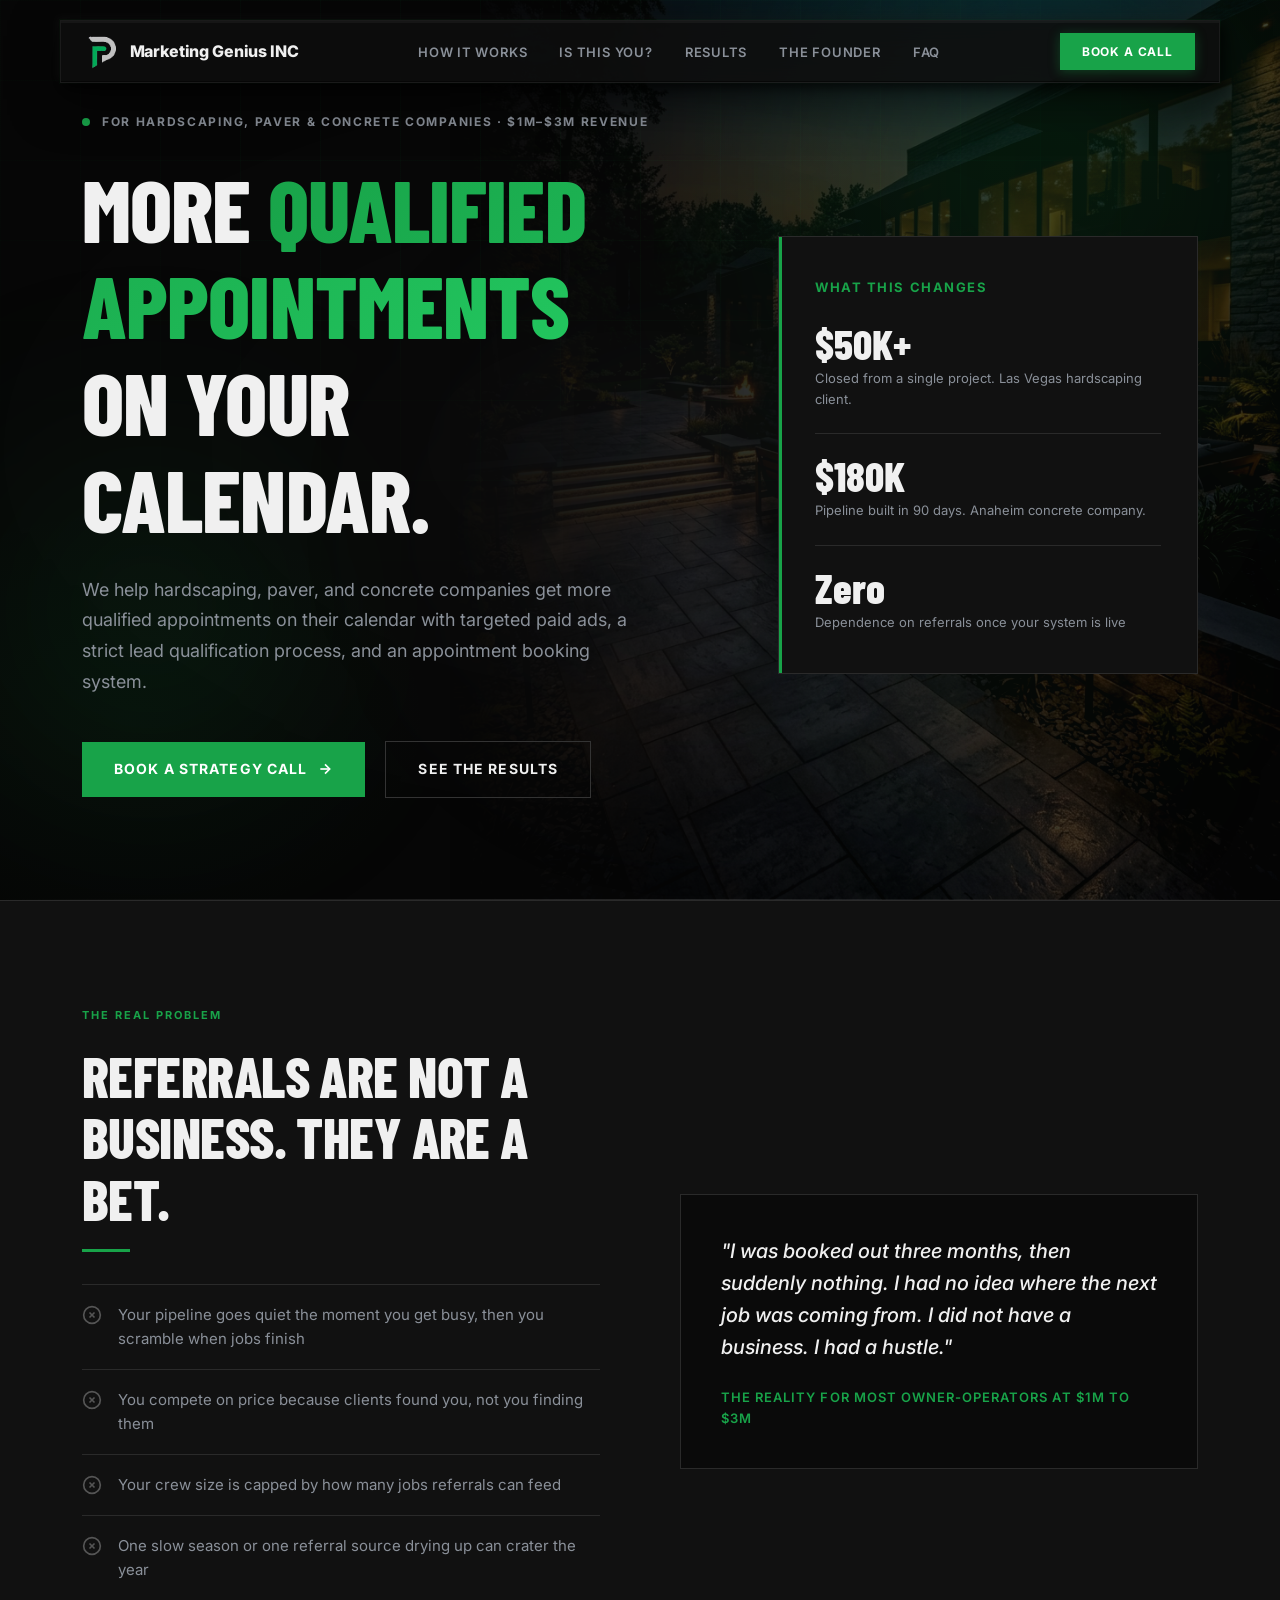
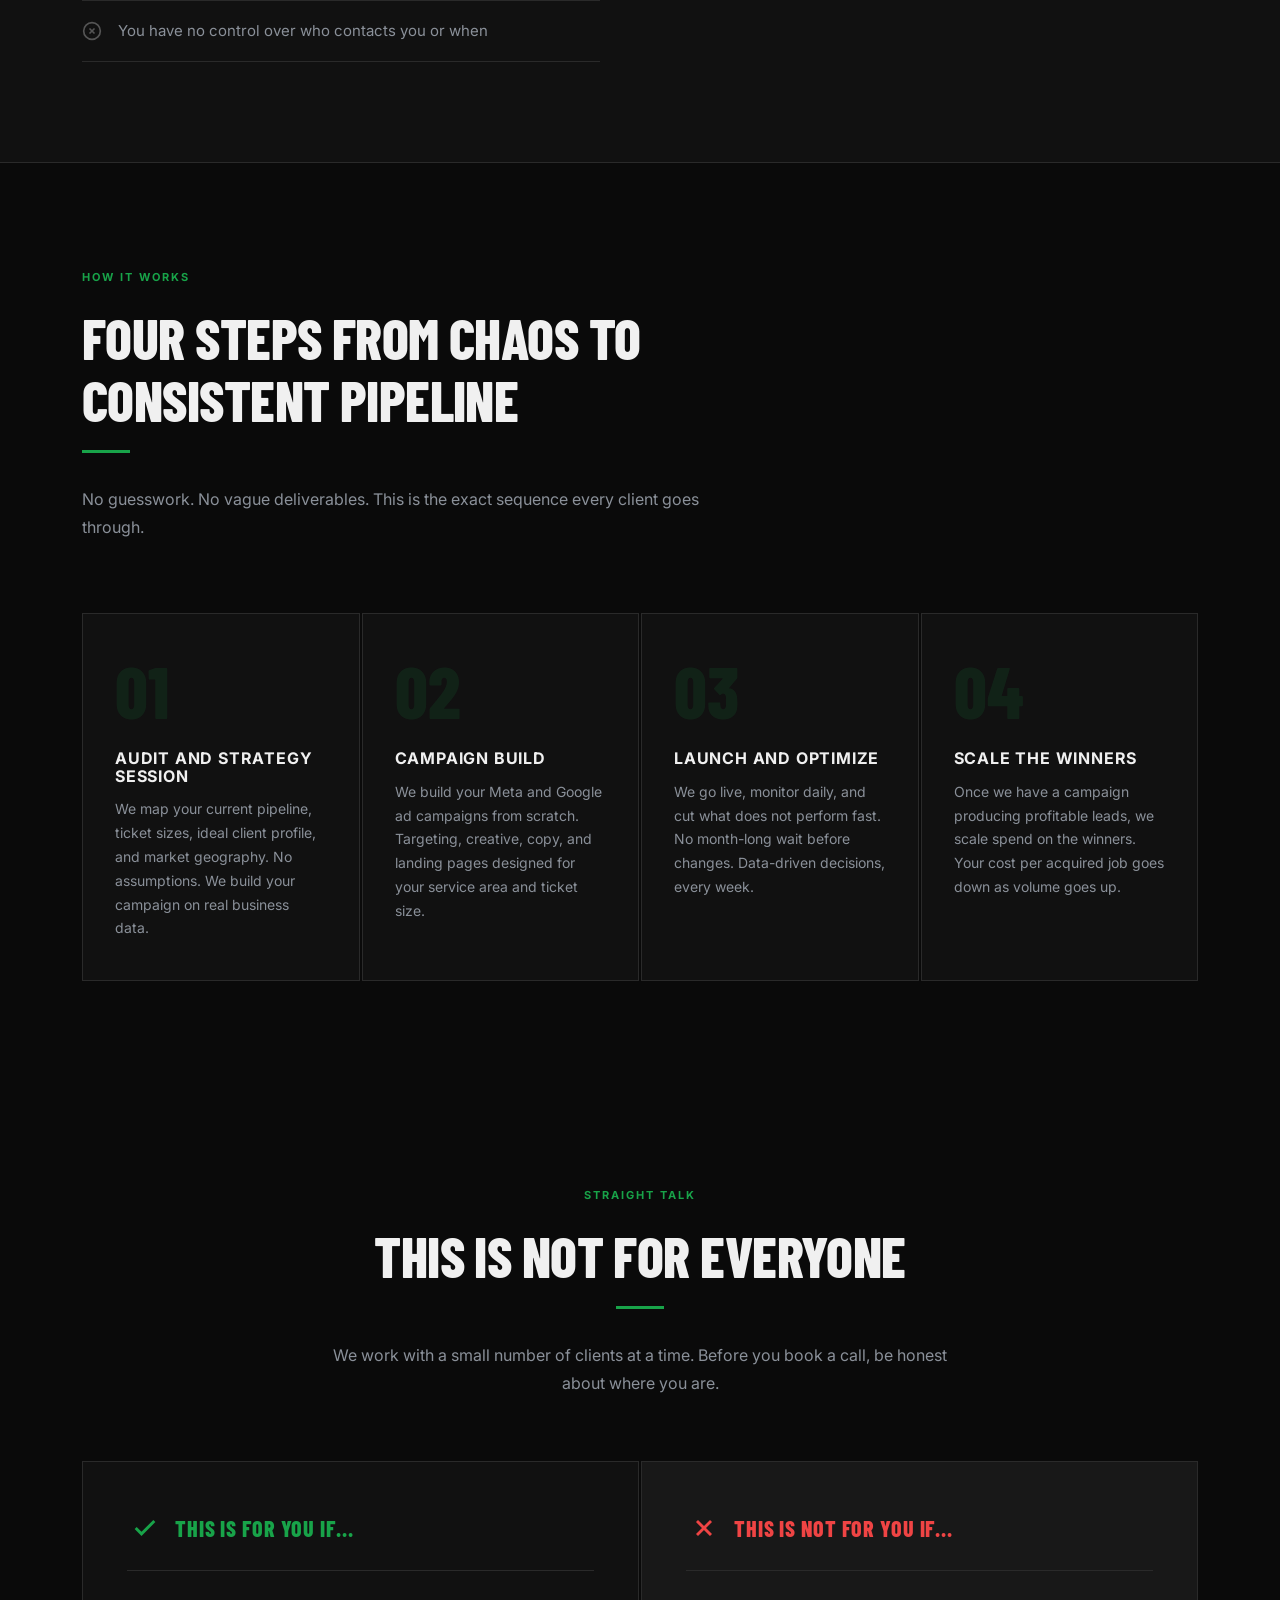
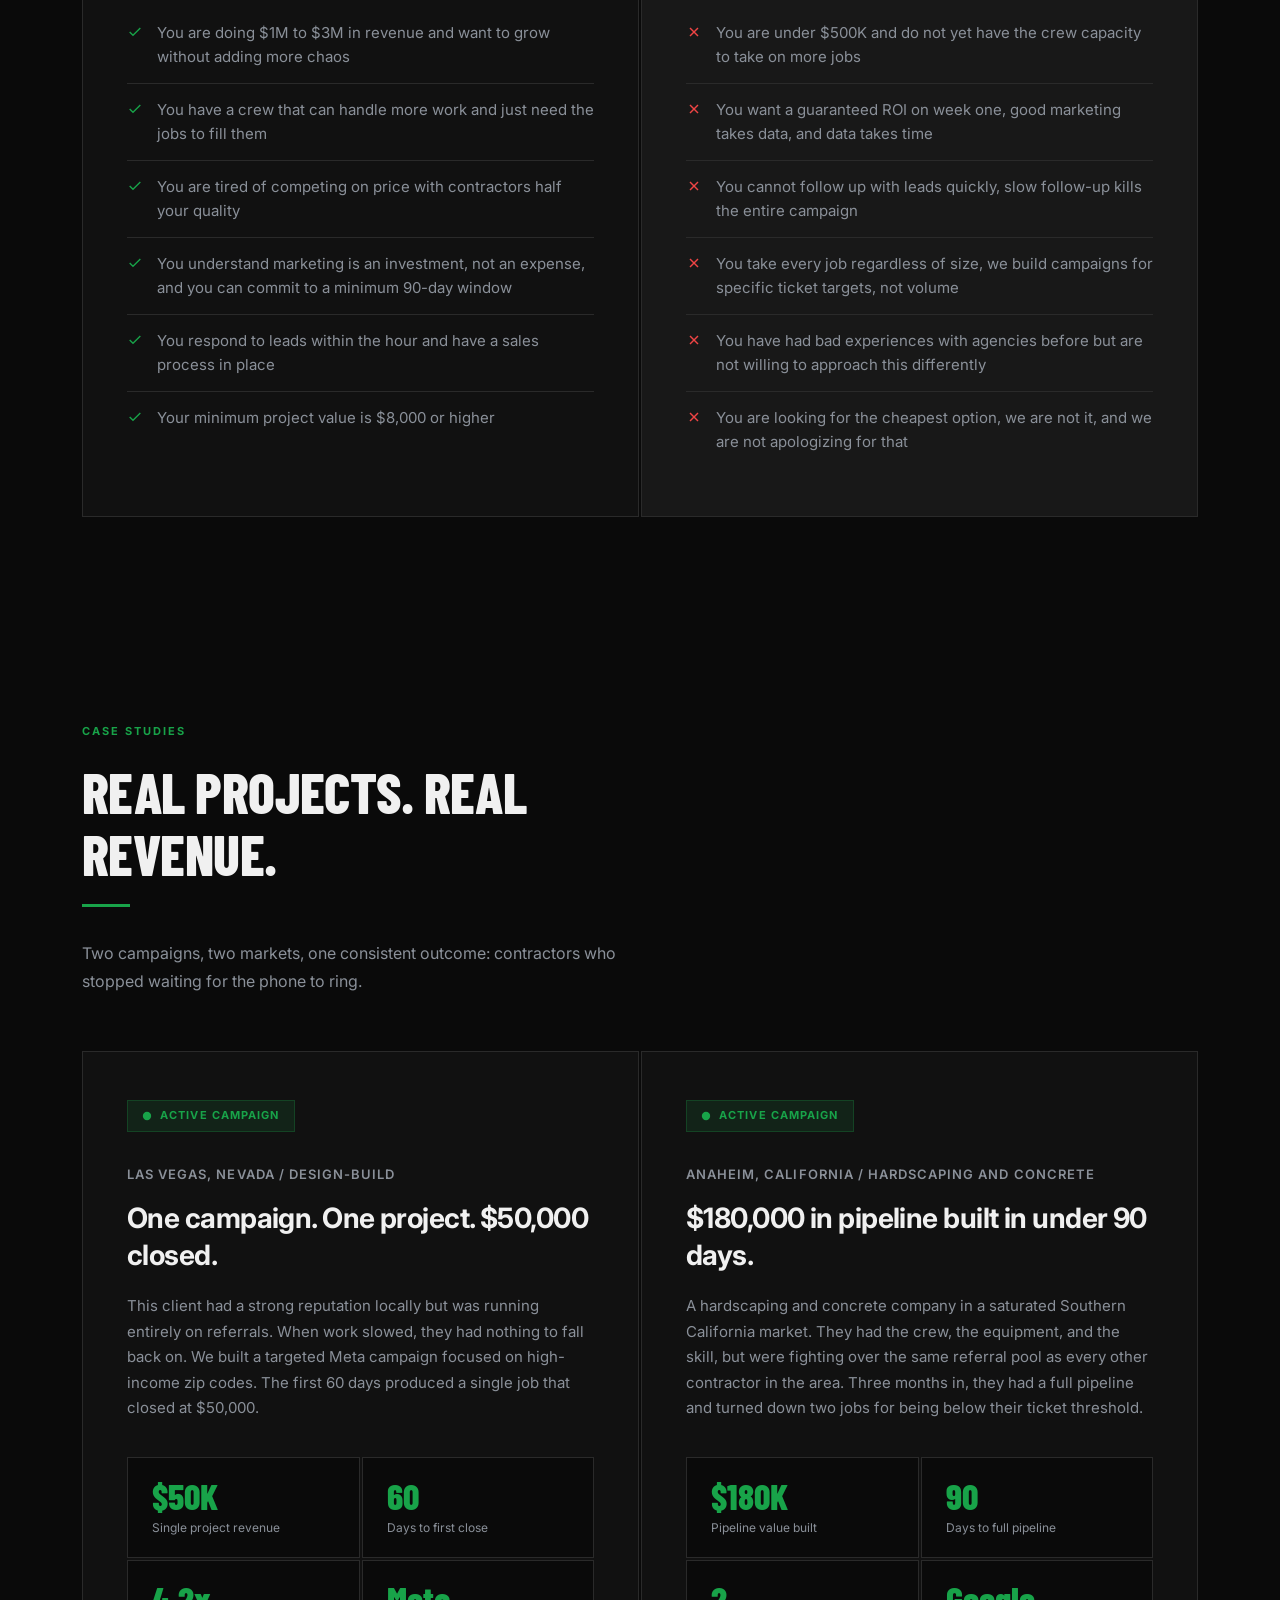
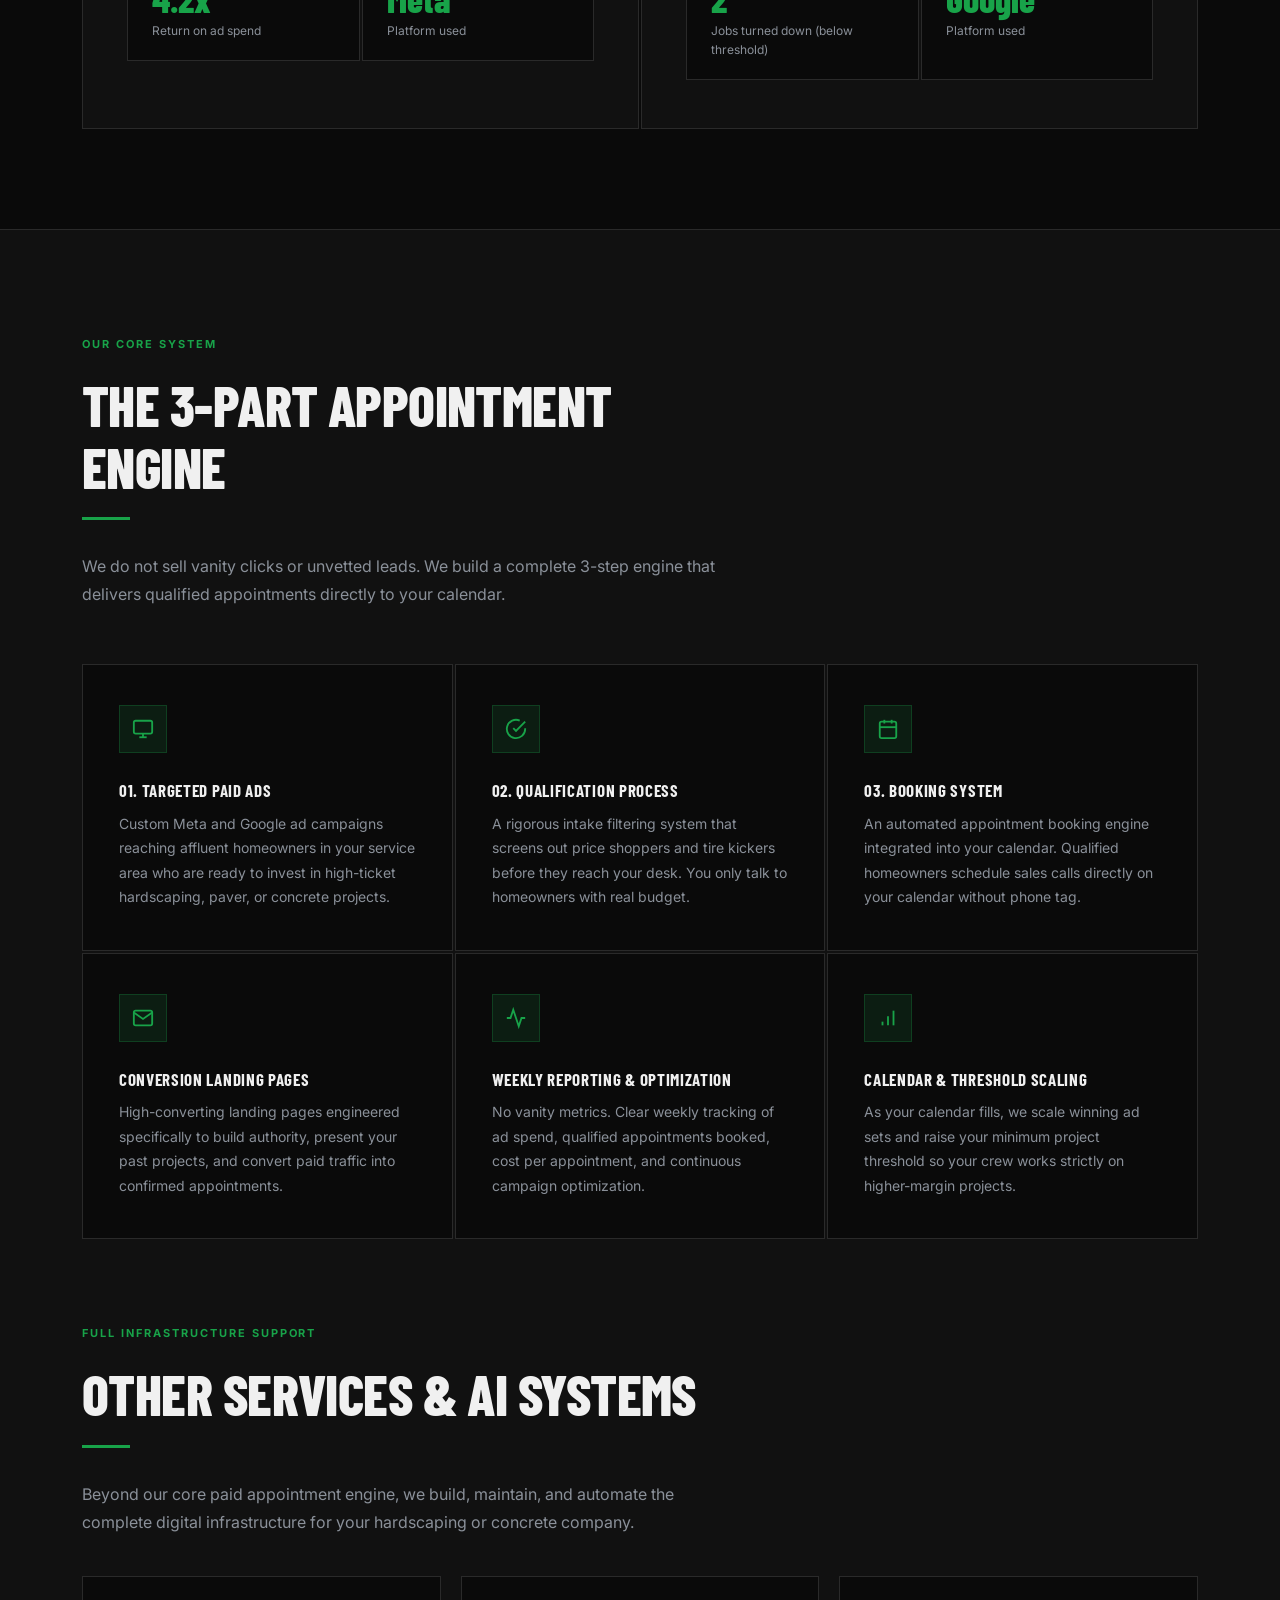
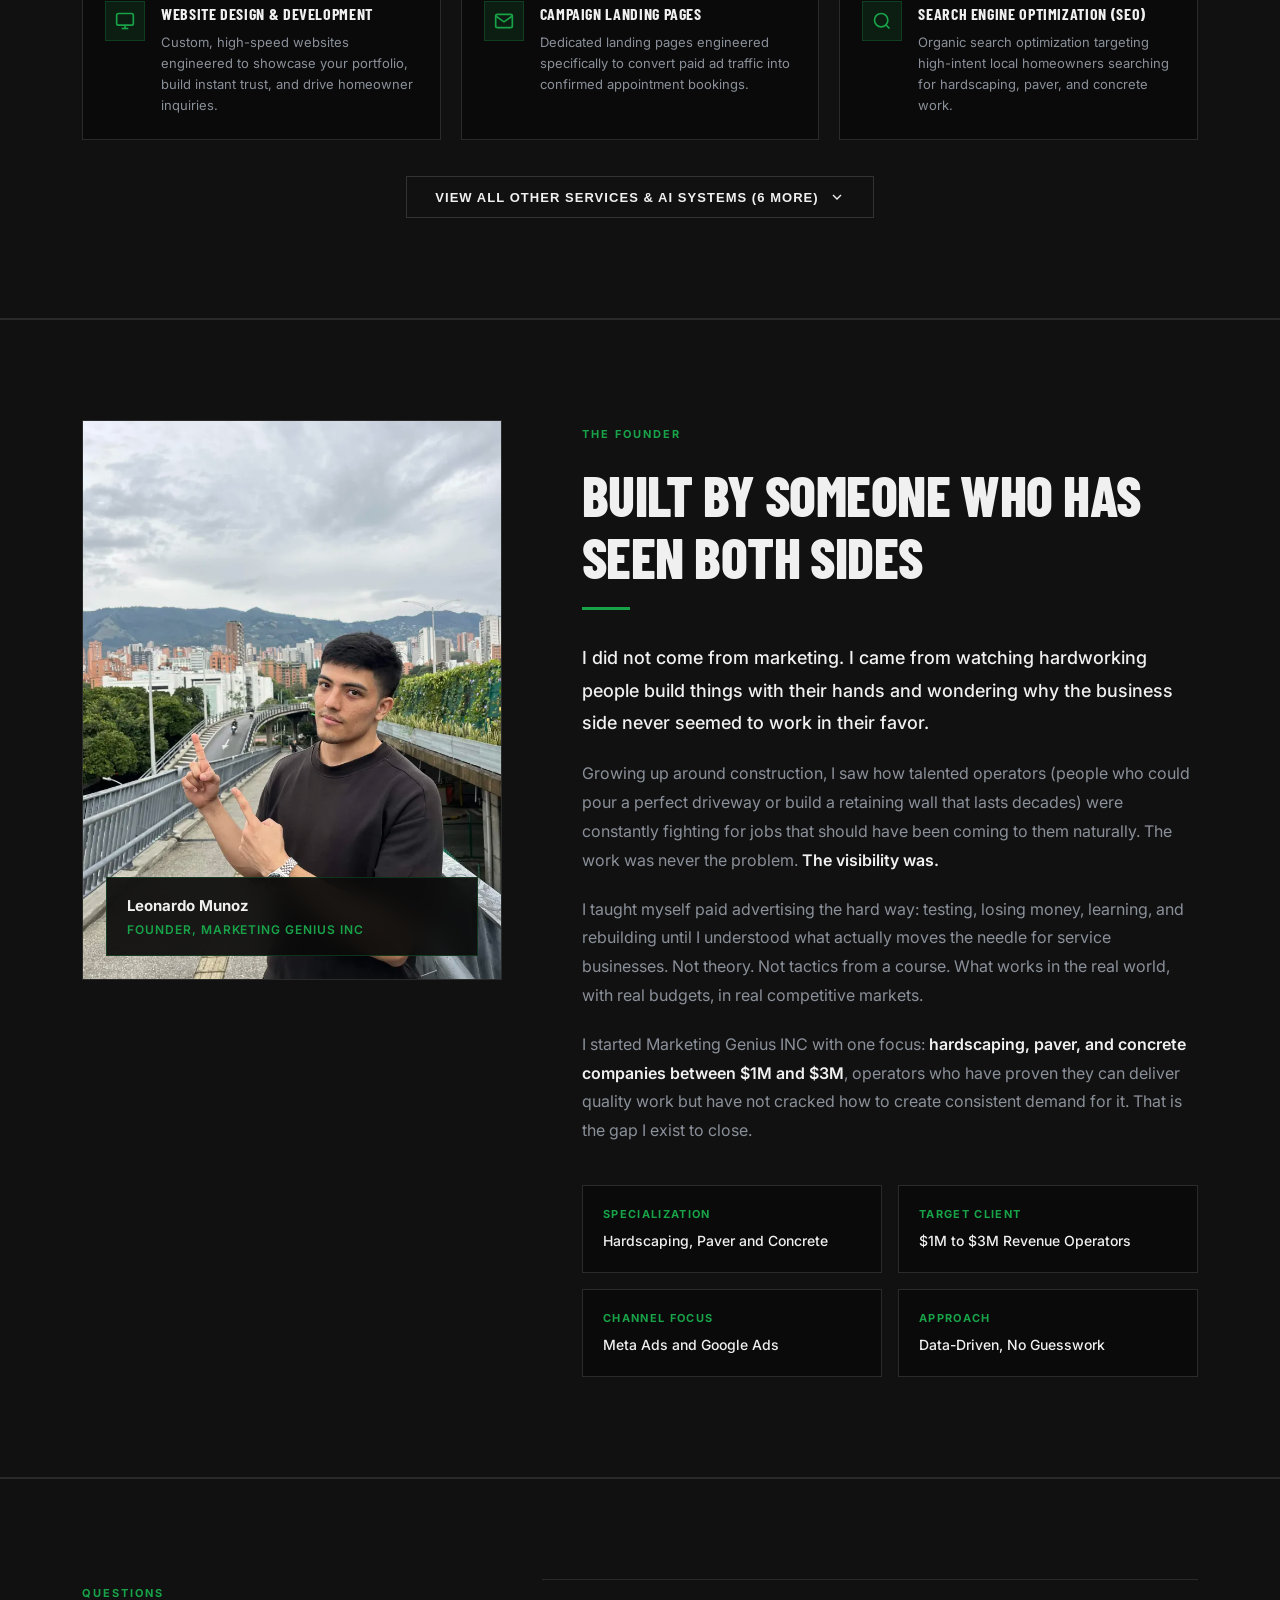
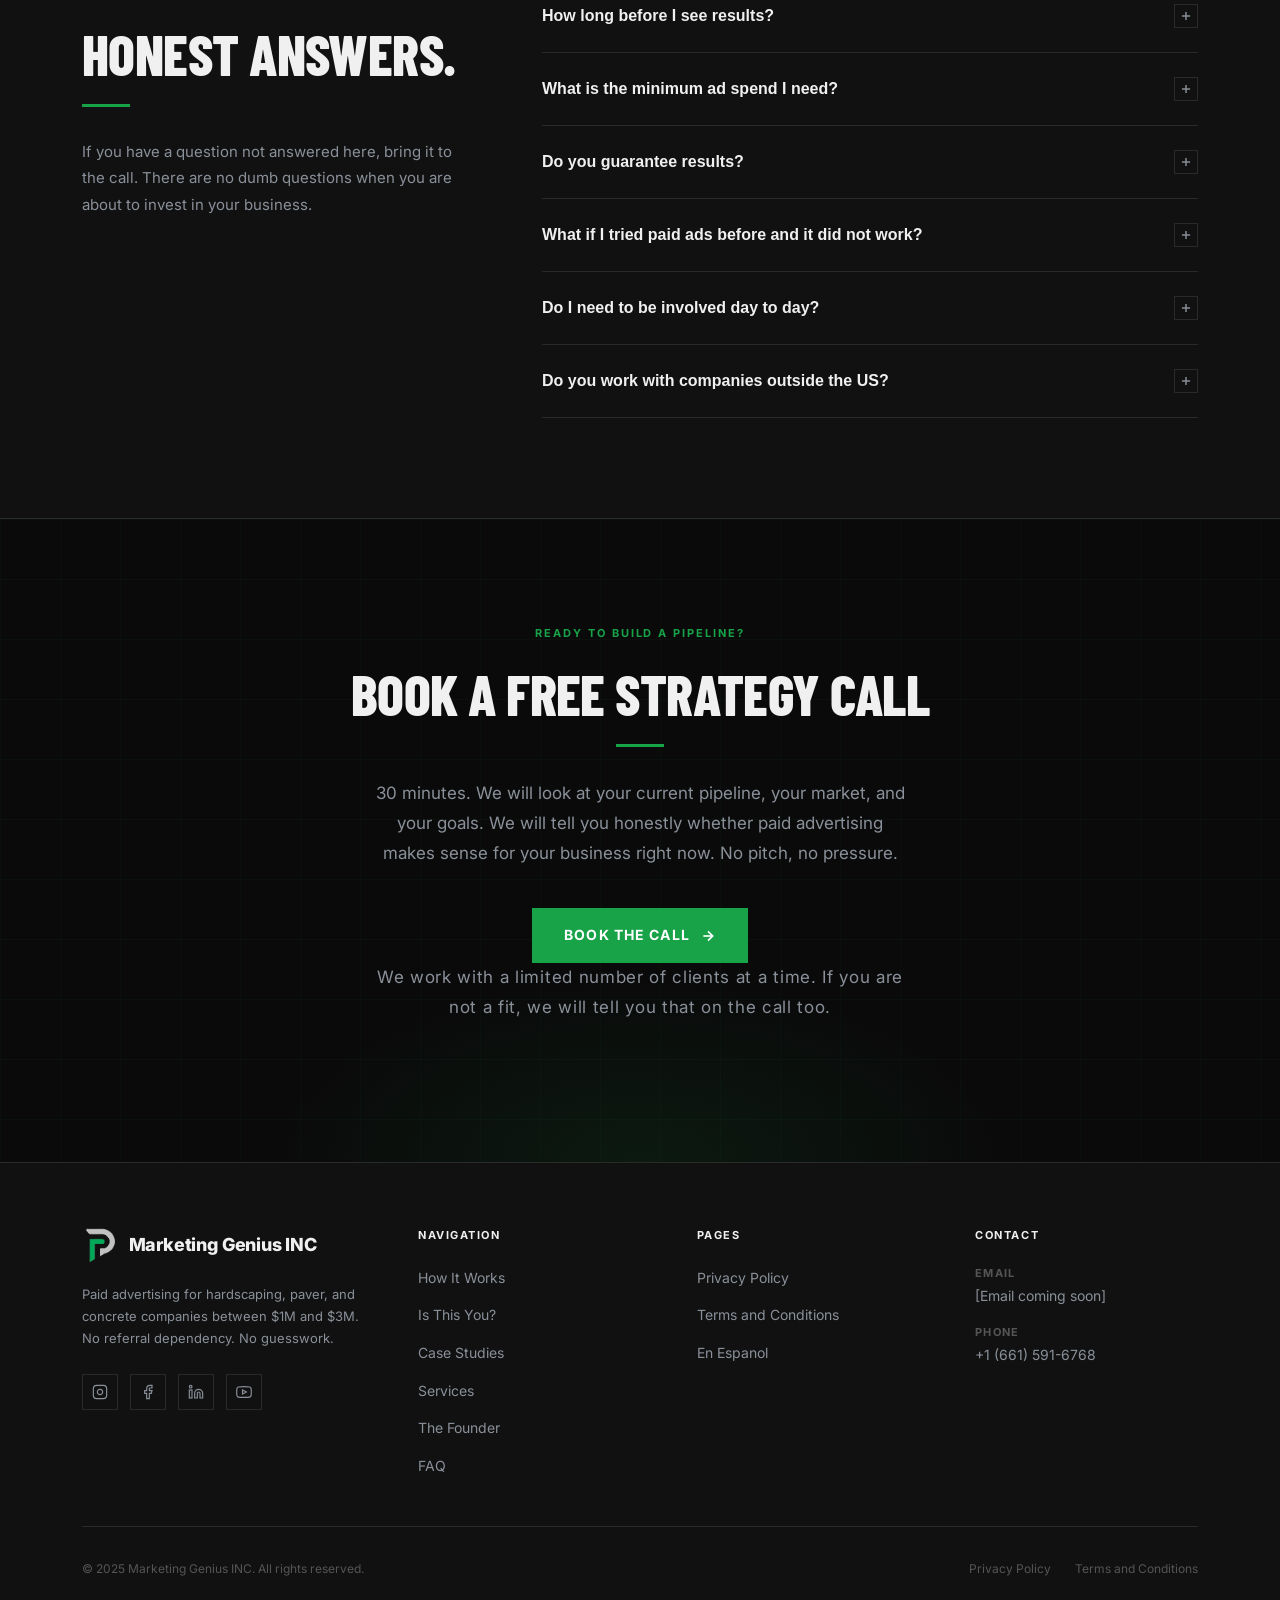
==== commit 74cb9c1d: "tab logo" ====
--- a/index.html
+++ b/index.html
@@ -207,10 +207,26 @@
         0 0 0 1px rgba(24, 163, 73, 0.12);
     }
 
+    .nav-logo {
+      display: flex;
+      align-items: center;
+      gap: 12px;
+      text-decoration: none;
+    }
+
     .nav-logo img {
-      height: 40px;
+      height: 34px;
       width: auto;
       display: block;
+      object-fit: contain;
+    }
+
+    .nav-logo-text {
+      font-size: 16px;
+      font-weight: 800;
+      letter-spacing: -0.01em;
+      color: var(--text);
+      white-space: nowrap;
     }
 
     .nav-links {
@@ -1235,11 +1251,27 @@
       border-bottom: 1px solid var(--border);
     }
 
-    .footer-brand img {
-      height: 40px;
+    .footer-logo {
+      display: inline-flex;
+      align-items: center;
+      gap: 12px;
+      text-decoration: none;
+      margin-bottom: 20px;
+    }
+
+    .footer-logo img {
+      height: 36px;
       width: auto;
-      margin-bottom: 20px;
       display: block;
+      object-fit: contain;
+    }
+
+    .footer-logo-text {
+      font-size: 18px;
+      font-weight: 800;
+      letter-spacing: -0.01em;
+      color: var(--text);
+      white-space: nowrap;
     }
 
     .footer-brand p {
@@ -1319,6 +1351,16 @@
     .footer-contact-value {
       font-size: 14px;
       color: var(--text-muted);
+    }
+
+    .footer-contact-value a {
+      color: var(--text-muted);
+      text-decoration: none;
+      transition: color .2s;
+    }
+
+    .footer-contact-value a:hover {
+      color: var(--green-light);
     }
 
     .footer-bottom {
@@ -1778,13 +1820,14 @@
   <nav id="nav" aria-label="Main navigation">
     <div class="nav-pill">
       <a href="#hero" class="nav-logo" id="nav-logo-link" aria-label="Marketing Genius INC Home">
-        <img src="Logo.jpeg" alt="Marketing Genius INC" />
+        <img src="logo.jpeg" alt="Marketing Genius INC" />
+        <span class="nav-logo-text">Marketing Genius INC</span>
       </a>
       <ul class="nav-links">
         <li><a href="#how" id="nav-how">How It Works</a></li>
+        <li><a href="#fit" id="nav-fit">Is This You?</a></li>
+        <li><a href="#results" id="nav-results">Results</a></li>
         <li><a href="#founder" id="nav-founder">The Founder</a></li>
-        <li><a href="#results" id="nav-results">Results</a></li>
-        <li><a href="#fit" id="nav-fit">Is This You?</a></li>
         <li><a href="#faq" id="nav-faq">FAQ</a></li>
       </ul>
       <a href="https://cal.com/leonardo-munoz-os2dve/30min" target="_blank" rel="noopener noreferrer" class="nav-cta"
@@ -1803,9 +1846,9 @@
       </svg>
     </button>
     <a href="#how" id="mobile-nav-how">How It Works</a>
+    <a href="#fit" id="mobile-nav-fit">Is This You?</a>
+    <a href="#results" id="mobile-nav-results">Results</a>
     <a href="#founder" id="mobile-nav-founder">The Founder</a>
-    <a href="#results" id="mobile-nav-results">Results</a>
-    <a href="#fit" id="mobile-nav-fit">Is This You?</a>
     <a href="#faq" id="mobile-nav-faq">FAQ</a>
     <a href="https://cal.com/leonardo-munoz-os2dve/30min" target="_blank" rel="noopener noreferrer" class="btn-primary"
       id="mobile-nav-cta">Book a Call</a>
@@ -1952,345 +1995,6 @@
 
 
       </div>
-    </div>
-  </section>
-
-  <section id="founder">
-    <div class="container">
-      <div class="founder-grid">
-        <div class="founder-img-wrap" data-aos="fade-right" data-aos-duration="700">
-          <img src="Leo.jpeg" alt="Leonardo Munoz, Founder of Marketing Genius INC" class="founder-photo" />
-          <div class="founder-img-tag">
-            <div class="founder-img-tag-name">Leonardo Munoz</div>
-            <div class="founder-img-tag-title">Founder, Marketing Genius INC</div>
-          </div>
-        </div>
-        <div class="founder-content" data-aos="fade-left" data-aos-duration="700">
-          <span class="section-label">The Founder</span>
-          <h2>Built by Someone Who Has Seen Both Sides</h2>
-          <div class="divider"></div>
-          <div class="founder-body">
-            <p class="lead">I did not come from marketing. I came from watching hardworking people build things with
-              their hands and wondering why the business side never seemed to work in their favor.</p>
-            <p>Growing up around construction, I saw how talented operators (people who could pour a perfect driveway or
-              build a retaining wall that lasts decades) were constantly fighting for jobs that should have been coming
-              to them naturally. The work was never the problem. <strong>The visibility was.</strong></p>
-            <p>I taught myself paid advertising the hard way: testing, losing money, learning, and rebuilding until I
-              understood what actually moves the needle for service businesses. Not theory. Not tactics from a course.
-              What works in the real world, with real budgets, in real competitive markets.</p>
-            <p>I started Marketing Genius INC with one focus: <strong>hardscaping, paver, and concrete companies between
-                $1M and $3M</strong>, operators who have proven they can deliver quality work but have not cracked how
-              to create consistent demand for it. That is the gap I exist to close.</p>
-          </div>
-          <div class="founder-credentials">
-            <div class="founder-credential">
-              <div class="founder-credential-label">Specialization</div>
-              <div class="founder-credential-value">Hardscaping, Paver and Concrete</div>
-            </div>
-            <div class="founder-credential">
-              <div class="founder-credential-label">Target Client</div>
-              <div class="founder-credential-value">$1M to $3M Revenue Operators</div>
-            </div>
-            <div class="founder-credential">
-              <div class="founder-credential-label">Channel Focus</div>
-              <div class="founder-credential-value">Meta Ads and Google Ads</div>
-            </div>
-            <div class="founder-credential">
-              <div class="founder-credential-label">Approach</div>
-              <div class="founder-credential-value">Data-Driven, No Guesswork</div>
-            </div>
-          </div>
-        </div>
-
-
-      </div>
-    </div>
-  </section>
-
-  <section id="results">
-    <div class="container">
-      <div class="results-header">
-        <div class="results-header-left" data-aos="fade-up" data-aos-duration="600">
-          <span class="section-label">Case Studies</span>
-          <h2>Real Projects. Real Revenue.</h2>
-          <div class="divider"></div>
-          <p>Two campaigns, two markets, one consistent outcome: contractors who stopped waiting for the phone to ring.
-          </p>
-        </div>
-      </div>
-      <div class="case-studies">
-        <div class="case-study" data-aos="fade-up" data-aos-duration="600" data-aos-delay="0">
-          <div class="case-study-tag">
-            <svg width="10" height="10" viewBox="0 0 24 24" fill="currentColor">
-              <circle cx="12" cy="12" r="10" />
-            </svg>
-            Active Campaign
-          </div>
-          <div class="case-study-location">Las Vegas, Nevada / Design-Build</div>
-          <h3>One campaign. One project. $50,000 closed.</h3>
-          <p class="case-study-desc">This client had a strong reputation locally but was running entirely on referrals.
-            When work slowed, they had nothing to fall back on. We built a targeted Meta campaign focused on high-income
-            zip codes. The first 60 days produced a single job that closed at $50,000.</p>
-          <div class="case-study-stats">
-            <div class="case-stat">
-              <div class="case-stat-value">$50K</div>
-              <div class="case-stat-label">Single project revenue</div>
-            </div>
-            <div class="case-stat">
-              <div class="case-stat-value">60</div>
-              <div class="case-stat-label">Days to first close</div>
-            </div>
-            <div class="case-stat">
-              <div class="case-stat-value">4.2x</div>
-              <div class="case-stat-label">Return on ad spend</div>
-            </div>
-            <div class="case-stat">
-              <div class="case-stat-value">Meta</div>
-              <div class="case-stat-label">Platform used</div>
-            </div>
-          </div>
-        </div>
-        <div class="case-study" data-aos="fade-up" data-aos-duration="600" data-aos-delay="150">
-          <div class="case-study-tag">
-            <svg width="10" height="10" viewBox="0 0 24 24" fill="currentColor">
-              <circle cx="12" cy="12" r="10" />
-            </svg>
-            Active Campaign
-          </div>
-          <div class="case-study-location">Anaheim, California / Hardscaping and Concrete</div>
-          <h3>$180,000 in pipeline built in under 90 days.</h3>
-          <p class="case-study-desc">A hardscaping and concrete company in a saturated Southern California market. They
-            had the crew, the equipment, and the skill, but were fighting over the same referral pool as every other
-            contractor in the area. Three months in, they had a full pipeline and turned down two jobs for being below
-            their ticket threshold.</p>
-          <div class="case-study-stats">
-            <div class="case-stat">
-              <div class="case-stat-value">$180K</div>
-              <div class="case-stat-label">Pipeline value built</div>
-            </div>
-            <div class="case-stat">
-              <div class="case-stat-value">90</div>
-              <div class="case-stat-label">Days to full pipeline</div>
-            </div>
-            <div class="case-stat">
-              <div class="case-stat-value">2</div>
-              <div class="case-stat-label">Jobs turned down (below threshold)</div>
-            </div>
-            <div class="case-stat">
-              <div class="case-stat-value">Google</div>
-              <div class="case-stat-label">Platform used</div>
-            </div>
-          </div>
-        </div>
-
-
-      </div>
-    </div>
-  </section>
-
-  <section id="services">
-    <div class="container">
-      <div style="max-width:640px" data-aos="fade-up" data-aos-duration="600">
-        <span class="section-label">Our Core System</span>
-        <h2>The 3-Part Appointment Engine</h2>
-        <div class="divider"></div>
-        <p>We do not sell vanity clicks or unvetted leads. We build a complete 3-step engine that delivers qualified
-          appointments directly to your calendar.</p>
-      </div>
-      <div class="services-grid">
-        <div class="service-card" data-aos="fade-up" data-aos-duration="600" data-aos-delay="0">
-          <div class="service-icon"><svg viewBox="0 0 24 24" fill="none" stroke="currentColor" stroke-width="2">
-              <rect x="2" y="3" width="20" height="14" rx="2" />
-              <line x1="8" y1="21" x2="16" y2="21" />
-              <line x1="12" y1="17" x2="12" y2="21" />
-            </svg></div>
-          <h4>01. Targeted Paid Ads</h4>
-          <p>Custom Meta and Google ad campaigns reaching affluent homeowners in your service area who are ready to
-            invest in high-ticket hardscaping, paver, or concrete projects.</p>
-        </div>
-        <div class="service-card" data-aos="fade-up" data-aos-duration="600" data-aos-delay="100">
-          <div class="service-icon"><svg viewBox="0 0 24 24" fill="none" stroke="currentColor" stroke-width="2">
-              <path d="M22 11.08V12a10 10 0 1 1-5.93-9.14" />
-              <polyline points="22 4 12 14.01 9 11.01" />
-            </svg></div>
-          <h4>02. Qualification Process</h4>
-          <p>A rigorous intake filtering system that screens out price shoppers and tire kickers before they reach your
-            desk. You only talk to homeowners with real budget.</p>
-        </div>
-        <div class="service-card" data-aos="fade-up" data-aos-duration="600" data-aos-delay="200">
-          <div class="service-icon"><svg viewBox="0 0 24 24" fill="none" stroke="currentColor" stroke-width="2">
-              <rect x="3" y="4" width="18" height="18" rx="2" ry="2" />
-              <line x1="16" y1="2" x2="16" y2="6" />
-              <line x1="8" y1="2" x2="8" y2="6" />
-              <line x1="3" y1="10" x2="21" y2="10" />
-            </svg></div>
-          <h4>03. Booking System</h4>
-          <p>An automated appointment booking engine integrated into your calendar. Qualified homeowners schedule sales
-            calls directly on your calendar without phone tag.</p>
-        </div>
-        <div class="service-card" data-aos="fade-up" data-aos-duration="600" data-aos-delay="0">
-          <div class="service-icon"><svg viewBox="0 0 24 24" fill="none" stroke="currentColor" stroke-width="2">
-              <path d="M4 4h16c1.1 0 2 .9 2 2v12c0 1.1-.9 2-2 2H4c-1.1 0-2-.9-2-2V6c0-1.1.9-2 2-2z" />
-              <polyline points="22,6 12,13 2,6" />
-            </svg></div>
-          <h4>Conversion Landing Pages</h4>
-          <p>High-converting landing pages engineered specifically to build authority, present your past projects, and
-            convert paid traffic into confirmed appointments.</p>
-        </div>
-        <div class="service-card" data-aos="fade-up" data-aos-duration="600" data-aos-delay="100">
-          <div class="service-icon"><svg viewBox="0 0 24 24" fill="none" stroke="currentColor" stroke-width="2">
-              <polyline points="22 12 18 12 15 21 9 3 6 12 2 12" />
-            </svg></div>
-          <h4>Weekly Reporting &amp; Optimization</h4>
-          <p>No vanity metrics. Clear weekly tracking of ad spend, qualified appointments booked, cost per appointment,
-            and continuous campaign optimization.</p>
-        </div>
-        <div class="service-card" data-aos="fade-up" data-aos-duration="600" data-aos-delay="200">
-          <div class="service-icon"><svg viewBox="0 0 24 24" fill="none" stroke="currentColor" stroke-width="2">
-              <line x1="12" y1="20" x2="12" y2="10" />
-              <line x1="18" y1="20" x2="18" y2="4" />
-              <line x1="6" y1="20" x2="6" y2="16" />
-            </svg></div>
-          <h4>Calendar &amp; Threshold Scaling</h4>
-          <p>As your calendar fills, we scale winning ad sets and raise your minimum project threshold so your crew
-            works strictly on higher-margin projects.</p>
-        </div>
-      </div>
-
-      <!-- ADDITIONAL SERVICES & AUTOMATION INFRASTRUCTURE -->
-      <div class="other-services-wrap" style="margin-top: 80px;" data-aos="fade-up" data-aos-duration="600">
-        <div style="max-width:640px; margin-bottom: 40px;">
-          <span class="section-label">Full Infrastructure Support</span>
-          <h2>Other Services &amp; AI Systems</h2>
-          <div class="divider"></div>
-          <p>Beyond our core paid appointment engine, we build, maintain, and automate the complete digital
-            infrastructure for your hardscaping or concrete company.</p>
-        </div>
-
-        <div class="other-services-grid">
-          <div class="other-service-card">
-            <div class="other-service-icon"><svg viewBox="0 0 24 24" fill="none" stroke="currentColor" stroke-width="2">
-                <rect x="2" y="3" width="20" height="14" rx="2" />
-                <line x1="8" y1="21" x2="16" y2="21" />
-                <line x1="12" y1="17" x2="12" y2="21" />
-              </svg></div>
-            <div>
-              <h5>Website Design &amp; Development</h5>
-              <p>Custom, high-speed websites engineered to showcase your portfolio, build instant trust, and drive
-                homeowner inquiries.</p>
-            </div>
-          </div>
-
-          <div class="other-service-card">
-            <div class="other-service-icon"><svg viewBox="0 0 24 24" fill="none" stroke="currentColor" stroke-width="2">
-                <path d="M4 4h16c1.1 0 2 .9 2 2v12c0 1.1-.9 2-2 2H4c-1.1 0-2-.9-2-2V6c0-1.1.9-2 2-2z" />
-                <polyline points="22,6 12,13 2,6" />
-              </svg></div>
-            <div>
-              <h5>Campaign Landing Pages</h5>
-              <p>Dedicated landing pages engineered specifically to convert paid ad traffic into confirmed appointment
-                bookings.</p>
-            </div>
-          </div>
-
-          <div class="other-service-card">
-            <div class="other-service-icon"><svg viewBox="0 0 24 24" fill="none" stroke="currentColor" stroke-width="2">
-                <circle cx="11" cy="11" r="8" />
-                <line x1="21" y1="21" x2="16.65" y2="16.65" />
-              </svg></div>
-            <div>
-              <h5>Search Engine Optimization (SEO)</h5>
-              <p>Organic search optimization targeting high-intent local homeowners searching for hardscaping, paver,
-                and concrete work.</p>
-            </div>
-          </div>
-
-          <div class="other-service-card extra-service hidden">
-            <div class="other-service-icon"><svg viewBox="0 0 24 24" fill="none" stroke="currentColor" stroke-width="2">
-                <path d="M21 10c0 7-9 13-9 13s-9-6-9-13a9 9 0 0 1 18 0z" />
-                <circle cx="12" cy="10" r="3" />
-              </svg></div>
-            <div>
-              <h5>Google Business Profile Optimization</h5>
-              <p>Dominate the local map pack. Optimization, review management, and local ranking signal structure for
-                your territory.</p>
-            </div>
-          </div>
-
-          <div class="other-service-card extra-service hidden">
-            <div class="other-service-icon"><svg viewBox="0 0 24 24" fill="none" stroke="currentColor" stroke-width="2">
-                <path d="M12 22s8-4 8-10V5l-8-3-8 3v7c0 6 8 10 8 10z" />
-              </svg></div>
-            <div>
-              <h5>Website Maintenance &amp; Security</h5>
-              <p>Continuous technical monitoring, speed optimization, security updates, and asset management so your
-                site never goes down.</p>
-            </div>
-          </div>
-
-          <div class="other-service-card extra-service hidden">
-            <div class="other-service-icon"><svg viewBox="0 0 24 24" fill="none" stroke="currentColor" stroke-width="2">
-                <path d="M17 21v-2a4 4 0 0 0-4-4H5a4 4 0 0 0-4 4v2" />
-                <circle cx="9" cy="7" r="4" />
-                <path d="M23 21v-2a4 4 0 0 3-3.87" />
-                <path d="M16 3.13a4 4 0 0 1 0 7.75" />
-              </svg></div>
-            <div>
-              <h5>CRM &amp; Sales Pipeline Automation</h5>
-              <p>Setup and custom workflows for GoHighLevel, HubSpot, or Jobber to track leads, send auto-reminders, and
-                close more jobs.</p>
-            </div>
-          </div>
-
-          <div class="other-service-card extra-service hidden">
-            <div class="other-service-icon"><svg viewBox="0 0 24 24" fill="none" stroke="currentColor" stroke-width="2">
-                <path
-                  d="M22 16.92v3a2 2 0 0 1-2.18 2 19.79 19.79 0 0 1-8.63-3.07 19.5 19.5 0 0 1-6-6 19.79 19.79 0 0 1-3.07-8.67A2 2 0 0 1 4.11 2h3a2 2 0 0 1 2 1.72 12.84 12.84 0 0 0 .7 2.81 2 2 0 0 1-.45 2.11L8.09 9.91a16 16 0 0 0 6 6l1.27-1.27a2 2 0 0 1 2.11-.45 12.84 12.84 0 0 0 2.81.7A2 2 0 0 1 22 16.92z" />
-              </svg></div>
-            <div>
-              <h5>AI Voice Receptionists &amp; Call Agents</h5>
-              <p>24/7 AI-powered phone agents that answer incoming calls, pre-qualify prospects, and book appointments
-                directly on your calendar.</p>
-            </div>
-          </div>
-
-          <div class="other-service-card extra-service hidden">
-            <div class="other-service-icon"><svg viewBox="0 0 24 24" fill="none" stroke="currentColor" stroke-width="2">
-                <polygon points="12 2 2 7 12 12 22 7 12 2" />
-                <polyline points="2 17 12 22 22 17" />
-                <polyline points="2 12 12 17 22 12" />
-              </svg></div>
-            <div>
-              <h5>Custom AI Integrations</h5>
-              <p>Smart AI models integrated into your lead qualification flow, automated instant SMS follow-ups, and AI
-                lead scoring.</p>
-            </div>
-          </div>
-
-          <div class="other-service-card extra-service hidden">
-            <div class="other-service-icon"><svg viewBox="0 0 24 24" fill="none" stroke="currentColor" stroke-width="2">
-                <path d="M18 8A6 6 0 0 0 6 8c0 7-3 9-3 9h18s-3-2-3-9" />
-                <path d="M13.73 21a2 2 0 0 1-3.46 0" />
-              </svg></div>
-            <div>
-              <h5>End-to-End Workflow Automations</h5>
-              <p>Connecting your ad platforms, calendar, CRM, and SMS so every lead is contacted within 60 seconds and
-                zero opportunities slip by.</p>
-            </div>
-          </div>
-        </div>
-        <div style="text-align: center; margin-top: 36px;">
-          <button type="button" class="btn-secondary" id="toggle-other-services-btn"
-            style="font-size: 13px; padding: 12px 28px; cursor: pointer; display: inline-flex; align-items: center; gap: 10px;">
-            <span class="btn-text">View All Other Services &amp; AI Systems (6 More)</span>
-            <svg class="chevron-icon" width="16" height="16" viewBox="0 0 24 24" fill="none" stroke="currentColor"
-              stroke-width="2" style="transition: transform 0.3s ease;">
-              <polyline points="6 9 12 15 18 9" />
-            </svg>
-          </button>
-        </div>
-      </div>
-
     </div>
   </section>
 
@@ -2375,6 +2079,345 @@
     </div>
   </section>
 
+  <section id="results">
+    <div class="container">
+      <div class="results-header">
+        <div class="results-header-left" data-aos="fade-up" data-aos-duration="600">
+          <span class="section-label">Case Studies</span>
+          <h2>Real Projects. Real Revenue.</h2>
+          <div class="divider"></div>
+          <p>Two campaigns, two markets, one consistent outcome: contractors who stopped waiting for the phone to ring.
+          </p>
+        </div>
+      </div>
+      <div class="case-studies">
+        <div class="case-study" data-aos="fade-up" data-aos-duration="600" data-aos-delay="0">
+          <div class="case-study-tag">
+            <svg width="10" height="10" viewBox="0 0 24 24" fill="currentColor">
+              <circle cx="12" cy="12" r="10" />
+            </svg>
+            Active Campaign
+          </div>
+          <div class="case-study-location">Las Vegas, Nevada / Design-Build</div>
+          <h3>One campaign. One project. $50,000 closed.</h3>
+          <p class="case-study-desc">This client had a strong reputation locally but was running entirely on referrals.
+            When work slowed, they had nothing to fall back on. We built a targeted Meta campaign focused on high-income
+            zip codes. The first 60 days produced a single job that closed at $50,000.</p>
+          <div class="case-study-stats">
+            <div class="case-stat">
+              <div class="case-stat-value">$50K</div>
+              <div class="case-stat-label">Single project revenue</div>
+            </div>
+            <div class="case-stat">
+              <div class="case-stat-value">60</div>
+              <div class="case-stat-label">Days to first close</div>
+            </div>
+            <div class="case-stat">
+              <div class="case-stat-value">4.2x</div>
+              <div class="case-stat-label">Return on ad spend</div>
+            </div>
+            <div class="case-stat">
+              <div class="case-stat-value">Meta</div>
+              <div class="case-stat-label">Platform used</div>
+            </div>
+          </div>
+        </div>
+        <div class="case-study" data-aos="fade-up" data-aos-duration="600" data-aos-delay="150">
+          <div class="case-study-tag">
+            <svg width="10" height="10" viewBox="0 0 24 24" fill="currentColor">
+              <circle cx="12" cy="12" r="10" />
+            </svg>
+            Active Campaign
+          </div>
+          <div class="case-study-location">Anaheim, California / Hardscaping and Concrete</div>
+          <h3>$180,000 in pipeline built in under 90 days.</h3>
+          <p class="case-study-desc">A hardscaping and concrete company in a saturated Southern California market. They
+            had the crew, the equipment, and the skill, but were fighting over the same referral pool as every other
+            contractor in the area. Three months in, they had a full pipeline and turned down two jobs for being below
+            their ticket threshold.</p>
+          <div class="case-study-stats">
+            <div class="case-stat">
+              <div class="case-stat-value">$180K</div>
+              <div class="case-stat-label">Pipeline value built</div>
+            </div>
+            <div class="case-stat">
+              <div class="case-stat-value">90</div>
+              <div class="case-stat-label">Days to full pipeline</div>
+            </div>
+            <div class="case-stat">
+              <div class="case-stat-value">2</div>
+              <div class="case-stat-label">Jobs turned down (below threshold)</div>
+            </div>
+            <div class="case-stat">
+              <div class="case-stat-value">Google</div>
+              <div class="case-stat-label">Platform used</div>
+            </div>
+          </div>
+        </div>
+
+
+      </div>
+    </div>
+  </section>
+
+  <section id="services">
+    <div class="container">
+      <div style="max-width:640px" data-aos="fade-up" data-aos-duration="600">
+        <span class="section-label">Our Core System</span>
+        <h2>The 3-Part Appointment Engine</h2>
+        <div class="divider"></div>
+        <p>We do not sell vanity clicks or unvetted leads. We build a complete 3-step engine that delivers qualified
+          appointments directly to your calendar.</p>
+      </div>
+      <div class="services-grid">
+        <div class="service-card" data-aos="fade-up" data-aos-duration="600" data-aos-delay="0">
+          <div class="service-icon"><svg viewBox="0 0 24 24" fill="none" stroke="currentColor" stroke-width="2">
+              <rect x="2" y="3" width="20" height="14" rx="2" />
+              <line x1="8" y1="21" x2="16" y2="21" />
+              <line x1="12" y1="17" x2="12" y2="21" />
+            </svg></div>
+          <h4>01. Targeted Paid Ads</h4>
+          <p>Custom Meta and Google ad campaigns reaching affluent homeowners in your service area who are ready to
+            invest in high-ticket hardscaping, paver, or concrete projects.</p>
+        </div>
+        <div class="service-card" data-aos="fade-up" data-aos-duration="600" data-aos-delay="100">
+          <div class="service-icon"><svg viewBox="0 0 24 24" fill="none" stroke="currentColor" stroke-width="2">
+              <path d="M22 11.08V12a10 10 0 1 1-5.93-9.14" />
+              <polyline points="22 4 12 14.01 9 11.01" />
+            </svg></div>
+          <h4>02. Qualification Process</h4>
+          <p>A rigorous intake filtering system that screens out price shoppers and tire kickers before they reach your
+            desk. You only talk to homeowners with real budget.</p>
+        </div>
+        <div class="service-card" data-aos="fade-up" data-aos-duration="600" data-aos-delay="200">
+          <div class="service-icon"><svg viewBox="0 0 24 24" fill="none" stroke="currentColor" stroke-width="2">
+              <rect x="3" y="4" width="18" height="18" rx="2" ry="2" />
+              <line x1="16" y1="2" x2="16" y2="6" />
+              <line x1="8" y1="2" x2="8" y2="6" />
+              <line x1="3" y1="10" x2="21" y2="10" />
+            </svg></div>
+          <h4>03. Booking System</h4>
+          <p>An automated appointment booking engine integrated into your calendar. Qualified homeowners schedule sales
+            calls directly on your calendar without phone tag.</p>
+        </div>
+        <div class="service-card" data-aos="fade-up" data-aos-duration="600" data-aos-delay="0">
+          <div class="service-icon"><svg viewBox="0 0 24 24" fill="none" stroke="currentColor" stroke-width="2">
+              <path d="M4 4h16c1.1 0 2 .9 2 2v12c0 1.1-.9 2-2 2H4c-1.1 0-2-.9-2-2V6c0-1.1.9-2 2-2z" />
+              <polyline points="22,6 12,13 2,6" />
+            </svg></div>
+          <h4>Conversion Landing Pages</h4>
+          <p>High-converting landing pages engineered specifically to build authority, present your past projects, and
+            convert paid traffic into confirmed appointments.</p>
+        </div>
+        <div class="service-card" data-aos="fade-up" data-aos-duration="600" data-aos-delay="100">
+          <div class="service-icon"><svg viewBox="0 0 24 24" fill="none" stroke="currentColor" stroke-width="2">
+              <polyline points="22 12 18 12 15 21 9 3 6 12 2 12" />
+            </svg></div>
+          <h4>Weekly Reporting &amp; Optimization</h4>
+          <p>No vanity metrics. Clear weekly tracking of ad spend, qualified appointments booked, cost per appointment,
+            and continuous campaign optimization.</p>
+        </div>
+        <div class="service-card" data-aos="fade-up" data-aos-duration="600" data-aos-delay="200">
+          <div class="service-icon"><svg viewBox="0 0 24 24" fill="none" stroke="currentColor" stroke-width="2">
+              <line x1="12" y1="20" x2="12" y2="10" />
+              <line x1="18" y1="20" x2="18" y2="4" />
+              <line x1="6" y1="20" x2="6" y2="16" />
+            </svg></div>
+          <h4>Calendar &amp; Threshold Scaling</h4>
+          <p>As your calendar fills, we scale winning ad sets and raise your minimum project threshold so your crew
+            works strictly on higher-margin projects.</p>
+        </div>
+      </div>
+
+      <!-- ADDITIONAL SERVICES & AUTOMATION INFRASTRUCTURE -->
+      <div class="other-services-wrap" style="margin-top: 80px;" data-aos="fade-up" data-aos-duration="600">
+        <div style="max-width:640px; margin-bottom: 40px;">
+          <span class="section-label">Full Infrastructure Support</span>
+          <h2>Other Services &amp; AI Systems</h2>
+          <div class="divider"></div>
+          <p>Beyond our core paid appointment engine, we build, maintain, and automate the complete digital
+            infrastructure for your hardscaping or concrete company.</p>
+        </div>
+
+        <div class="other-services-grid">
+          <div class="other-service-card">
+            <div class="other-service-icon"><svg viewBox="0 0 24 24" fill="none" stroke="currentColor" stroke-width="2">
+                <rect x="2" y="3" width="20" height="14" rx="2" />
+                <line x1="8" y1="21" x2="16" y2="21" />
+                <line x1="12" y1="17" x2="12" y2="21" />
+              </svg></div>
+            <div>
+              <h5>Website Design &amp; Development</h5>
+              <p>Custom, high-speed websites engineered to showcase your portfolio, build instant trust, and drive
+                homeowner inquiries.</p>
+            </div>
+          </div>
+
+          <div class="other-service-card">
+            <div class="other-service-icon"><svg viewBox="0 0 24 24" fill="none" stroke="currentColor" stroke-width="2">
+                <path d="M4 4h16c1.1 0 2 .9 2 2v12c0 1.1-.9 2-2 2H4c-1.1 0-2-.9-2-2V6c0-1.1.9-2 2-2z" />
+                <polyline points="22,6 12,13 2,6" />
+              </svg></div>
+            <div>
+              <h5>Campaign Landing Pages</h5>
+              <p>Dedicated landing pages engineered specifically to convert paid ad traffic into confirmed appointment
+                bookings.</p>
+            </div>
+          </div>
+
+          <div class="other-service-card">
+            <div class="other-service-icon"><svg viewBox="0 0 24 24" fill="none" stroke="currentColor" stroke-width="2">
+                <circle cx="11" cy="11" r="8" />
+                <line x1="21" y1="21" x2="16.65" y2="16.65" />
+              </svg></div>
+            <div>
+              <h5>Search Engine Optimization (SEO)</h5>
+              <p>Organic search optimization targeting high-intent local homeowners searching for hardscaping, paver,
+                and concrete work.</p>
+            </div>
+          </div>
+
+          <div class="other-service-card extra-service hidden">
+            <div class="other-service-icon"><svg viewBox="0 0 24 24" fill="none" stroke="currentColor" stroke-width="2">
+                <path d="M21 10c0 7-9 13-9 13s-9-6-9-13a9 9 0 0 1 18 0z" />
+                <circle cx="12" cy="10" r="3" />
+              </svg></div>
+            <div>
+              <h5>Google Business Profile Optimization</h5>
+              <p>Dominate the local map pack. Optimization, review management, and local ranking signal structure for
+                your territory.</p>
+            </div>
+          </div>
+
+          <div class="other-service-card extra-service hidden">
+            <div class="other-service-icon"><svg viewBox="0 0 24 24" fill="none" stroke="currentColor" stroke-width="2">
+                <path d="M12 22s8-4 8-10V5l-8-3-8 3v7c0 6 8 10 8 10z" />
+              </svg></div>
+            <div>
+              <h5>Website Maintenance &amp; Security</h5>
+              <p>Continuous technical monitoring, speed optimization, security updates, and asset management so your
+                site never goes down.</p>
+            </div>
+          </div>
+
+          <div class="other-service-card extra-service hidden">
+            <div class="other-service-icon"><svg viewBox="0 0 24 24" fill="none" stroke="currentColor" stroke-width="2">
+                <path d="M17 21v-2a4 4 0 0 0-4-4H5a4 4 0 0 0-4 4v2" />
+                <circle cx="9" cy="7" r="4" />
+                <path d="M23 21v-2a4 4 0 0 3-3.87" />
+                <path d="M16 3.13a4 4 0 0 1 0 7.75" />
+              </svg></div>
+            <div>
+              <h5>CRM &amp; Sales Pipeline Automation</h5>
+              <p>Setup and custom workflows for GoHighLevel, HubSpot, or Jobber to track leads, send auto-reminders, and
+                close more jobs.</p>
+            </div>
+          </div>
+
+          <div class="other-service-card extra-service hidden">
+            <div class="other-service-icon"><svg viewBox="0 0 24 24" fill="none" stroke="currentColor" stroke-width="2">
+                <path
+                  d="M22 16.92v3a2 2 0 0 1-2.18 2 19.79 19.79 0 0 1-8.63-3.07 19.5 19.5 0 0 1-6-6 19.79 19.79 0 0 1-3.07-8.67A2 2 0 0 1 4.11 2h3a2 2 0 0 1 2 1.72 12.84 12.84 0 0 0 .7 2.81 2 2 0 0 1-.45 2.11L8.09 9.91a16 16 0 0 0 6 6l1.27-1.27a2 2 0 0 1 2.11-.45 12.84 12.84 0 0 0 2.81.7A2 2 0 0 1 22 16.92z" />
+              </svg></div>
+            <div>
+              <h5>AI Voice Receptionists &amp; Call Agents</h5>
+              <p>24/7 AI-powered phone agents that answer incoming calls, pre-qualify prospects, and book appointments
+                directly on your calendar.</p>
+            </div>
+          </div>
+
+          <div class="other-service-card extra-service hidden">
+            <div class="other-service-icon"><svg viewBox="0 0 24 24" fill="none" stroke="currentColor" stroke-width="2">
+                <polygon points="12 2 2 7 12 12 22 7 12 2" />
+                <polyline points="2 17 12 22 22 17" />
+                <polyline points="2 12 12 17 22 12" />
+              </svg></div>
+            <div>
+              <h5>Custom AI Integrations</h5>
+              <p>Smart AI models integrated into your lead qualification flow, automated instant SMS follow-ups, and AI
+                lead scoring.</p>
+            </div>
+          </div>
+
+          <div class="other-service-card extra-service hidden">
+            <div class="other-service-icon"><svg viewBox="0 0 24 24" fill="none" stroke="currentColor" stroke-width="2">
+                <path d="M18 8A6 6 0 0 0 6 8c0 7-3 9-3 9h18s-3-2-3-9" />
+                <path d="M13.73 21a2 2 0 0 1-3.46 0" />
+              </svg></div>
+            <div>
+              <h5>End-to-End Workflow Automations</h5>
+              <p>Connecting your ad platforms, calendar, CRM, and SMS so every lead is contacted within 60 seconds and
+                zero opportunities slip by.</p>
+            </div>
+          </div>
+        </div>
+        <div style="text-align: center; margin-top: 36px;">
+          <button type="button" class="btn-secondary" id="toggle-other-services-btn"
+            style="font-size: 13px; padding: 12px 28px; cursor: pointer; display: inline-flex; align-items: center; gap: 10px;">
+            <span class="btn-text">View All Other Services &amp; AI Systems (6 More)</span>
+            <svg class="chevron-icon" width="16" height="16" viewBox="0 0 24 24" fill="none" stroke="currentColor"
+              stroke-width="2" style="transition: transform 0.3s ease;">
+              <polyline points="6 9 12 15 18 9" />
+            </svg>
+          </button>
+        </div>
+      </div>
+
+    </div>
+  </section>
+
+  <section id="founder">
+    <div class="container">
+      <div class="founder-grid">
+        <div class="founder-img-wrap" data-aos="fade-right" data-aos-duration="700">
+          <img src="Leo.jpeg" alt="Leonardo Munoz, Founder of Marketing Genius INC" class="founder-photo" />
+          <div class="founder-img-tag">
+            <div class="founder-img-tag-name">Leonardo Munoz</div>
+            <div class="founder-img-tag-title">Founder, Marketing Genius INC</div>
+          </div>
+        </div>
+        <div class="founder-content" data-aos="fade-left" data-aos-duration="700">
+          <span class="section-label">The Founder</span>
+          <h2>Built by Someone Who Has Seen Both Sides</h2>
+          <div class="divider"></div>
+          <div class="founder-body">
+            <p class="lead">I did not come from marketing. I came from watching hardworking people build things with
+              their hands and wondering why the business side never seemed to work in their favor.</p>
+            <p>Growing up around construction, I saw how talented operators (people who could pour a perfect driveway or
+              build a retaining wall that lasts decades) were constantly fighting for jobs that should have been coming
+              to them naturally. The work was never the problem. <strong>The visibility was.</strong></p>
+            <p>I taught myself paid advertising the hard way: testing, losing money, learning, and rebuilding until I
+              understood what actually moves the needle for service businesses. Not theory. Not tactics from a course.
+              What works in the real world, with real budgets, in real competitive markets.</p>
+            <p>I started Marketing Genius INC with one focus: <strong>hardscaping, paver, and concrete companies between
+                $1M and $3M</strong>, operators who have proven they can deliver quality work but have not cracked how
+              to create consistent demand for it. That is the gap I exist to close.</p>
+          </div>
+          <div class="founder-credentials">
+            <div class="founder-credential">
+              <div class="founder-credential-label">Specialization</div>
+              <div class="founder-credential-value">Hardscaping, Paver and Concrete</div>
+            </div>
+            <div class="founder-credential">
+              <div class="founder-credential-label">Target Client</div>
+              <div class="founder-credential-value">$1M to $3M Revenue Operators</div>
+            </div>
+            <div class="founder-credential">
+              <div class="founder-credential-label">Channel Focus</div>
+              <div class="founder-credential-value">Meta Ads and Google Ads</div>
+            </div>
+            <div class="founder-credential">
+              <div class="founder-credential-label">Approach</div>
+              <div class="founder-credential-value">Data-Driven, No Guesswork</div>
+            </div>
+          </div>
+        </div>
+
+
+      </div>
+    </div>
+  </section>
+
   <section id="faq">
     <div class="container">
       <div class="faq-grid">
@@ -2509,7 +2552,10 @@
     <div class="container">
       <div class="footer-top">
         <div class="footer-brand">
-          <img src="Logo.jpeg" alt="Marketing Genius INC" />
+          <a href="#hero" class="footer-logo" id="footer-logo-link" aria-label="Marketing Genius INC Home">
+            <img src="logo.jpeg" alt="Marketing Genius INC" />
+            <span class="footer-logo-text">Marketing Genius INC</span>
+          </a>
           <p>Paid advertising for hardscaping, paver, and concrete companies between $1M and $3M. No referral
             dependency. No guesswork.</p>
           <div class="footer-socials">
@@ -2549,10 +2595,10 @@
           <div class="footer-col-title">Navigation</div>
           <ul class="footer-links">
             <li><a href="#how" id="footer-nav-how">How It Works</a></li>
-            <li><a href="#founder" id="footer-nav-founder">The Founder</a></li>
+            <li><a href="#fit" id="footer-nav-fit">Is This You?</a></li>
             <li><a href="#results" id="footer-nav-results">Case Studies</a></li>
             <li><a href="#services" id="footer-nav-services">Services</a></li>
-            <li><a href="#fit" id="footer-nav-fit">Is This You?</a></li>
+            <li><a href="#founder" id="footer-nav-founder">The Founder</a></li>
             <li><a href="#faq" id="footer-nav-faq">FAQ</a></li>
           </ul>
         </div>
@@ -2572,9 +2618,7 @@
           </div>
           <div class="footer-contact-item">
             <div class="footer-contact-label">Phone</div>
-            <div class="footer-contact-value" id="footer-phone">[Phone coming soon]</div>
-
-
+            <div class="footer-contact-value" id="footer-phone"><a href="tel:+16615916768">+1 (661) 591-6768</a></div>
           </div>
 
         </div>
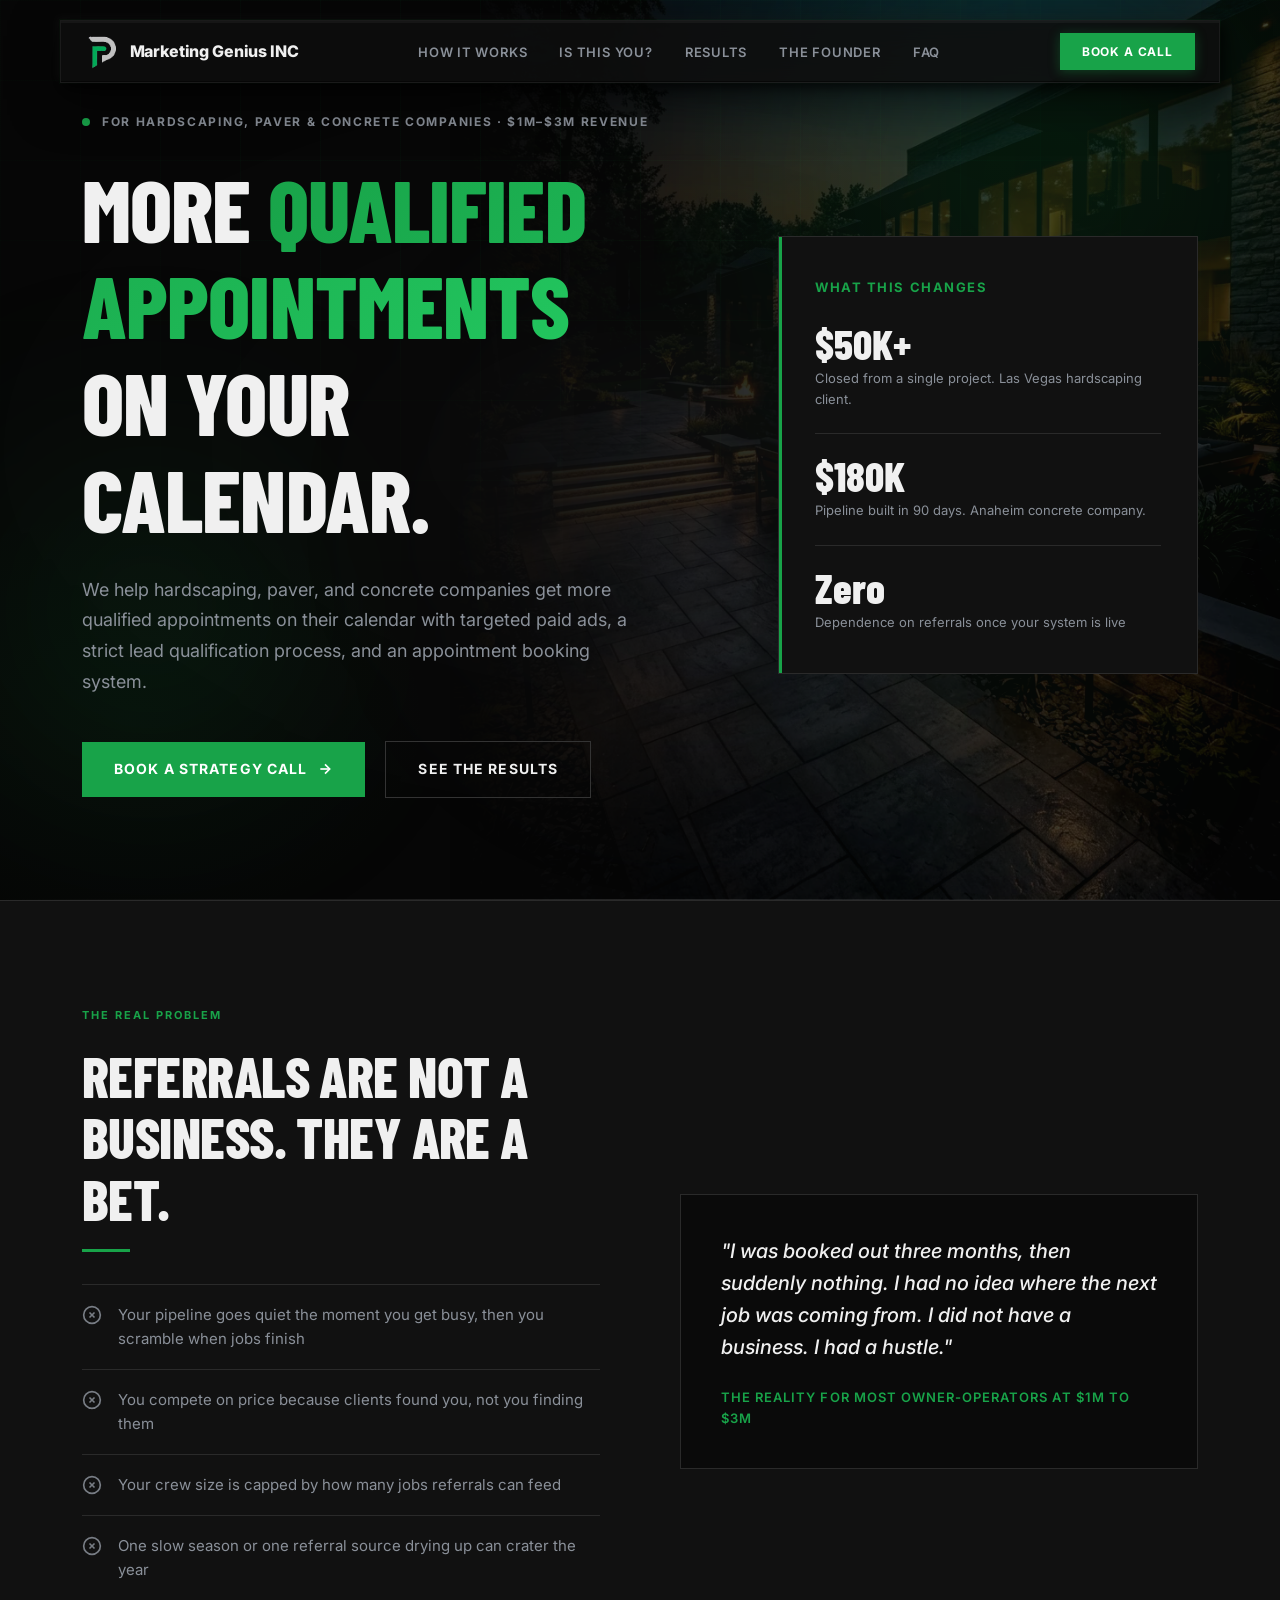
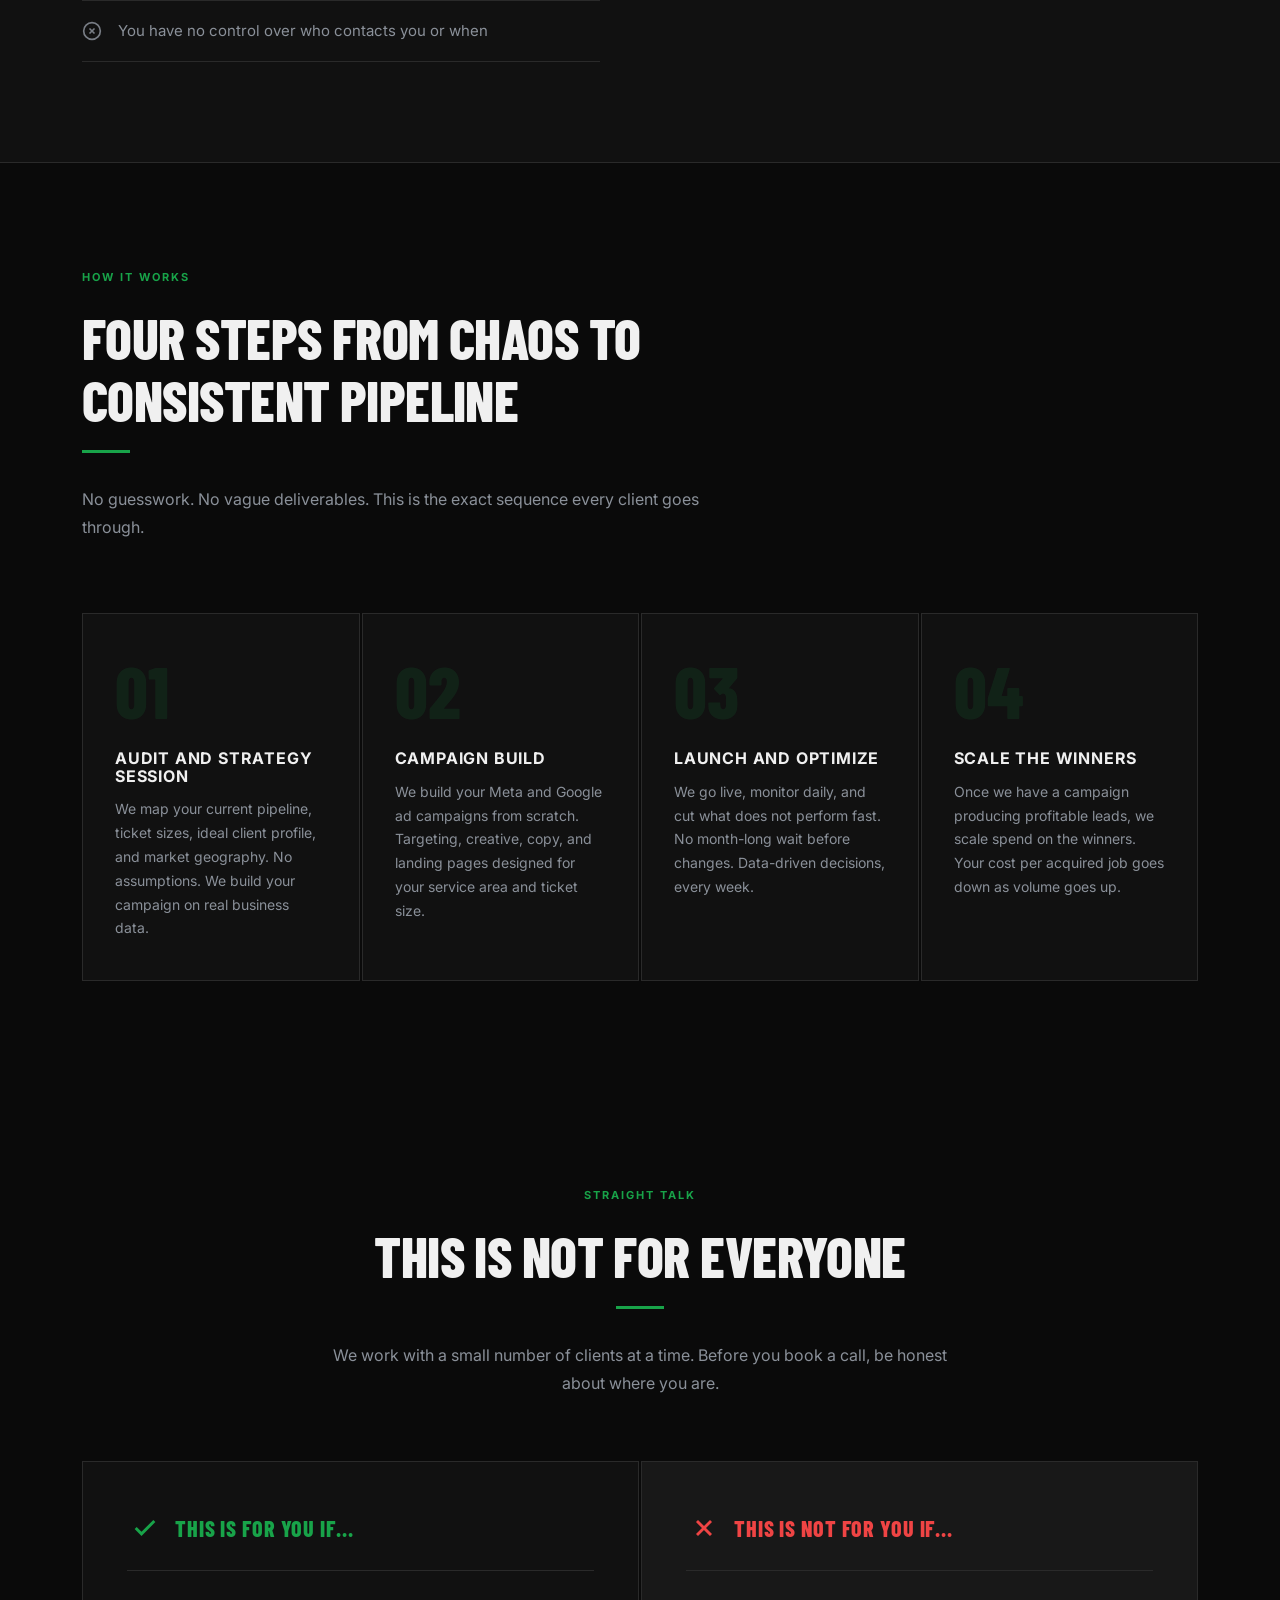
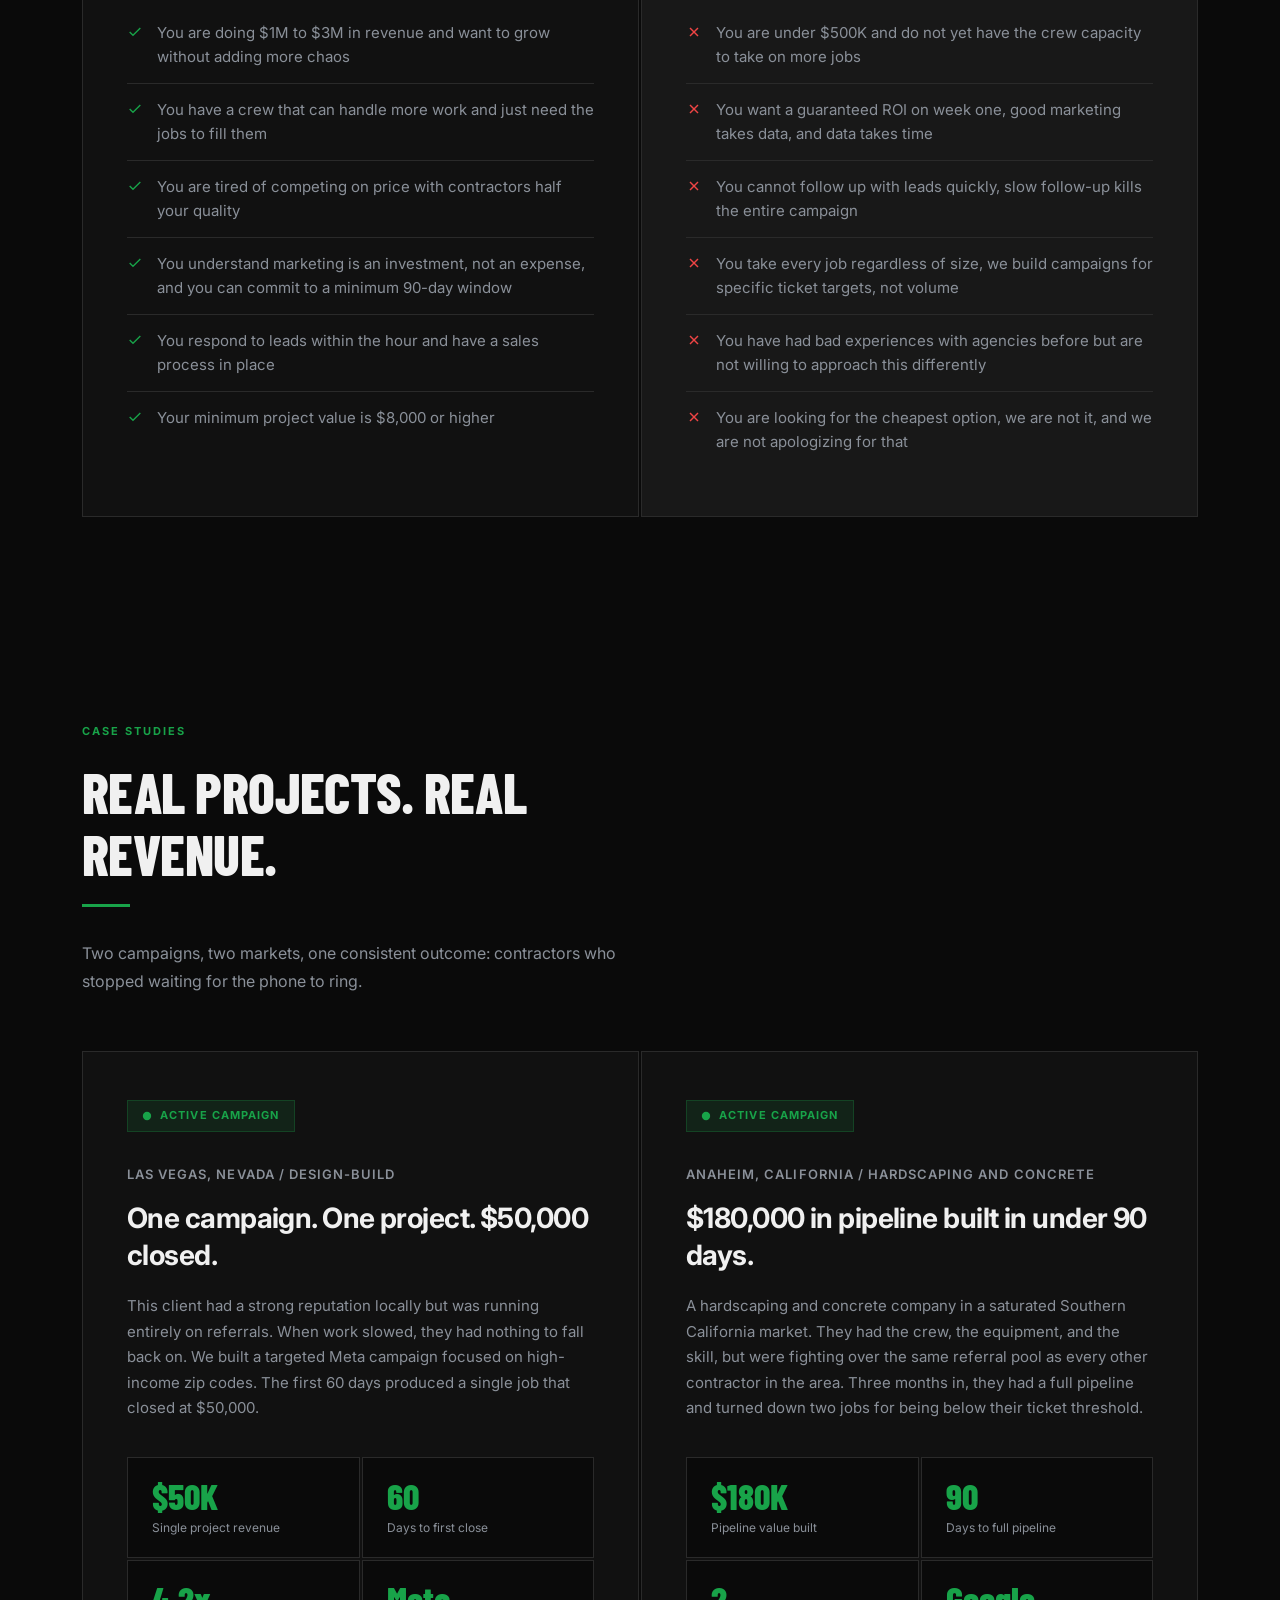
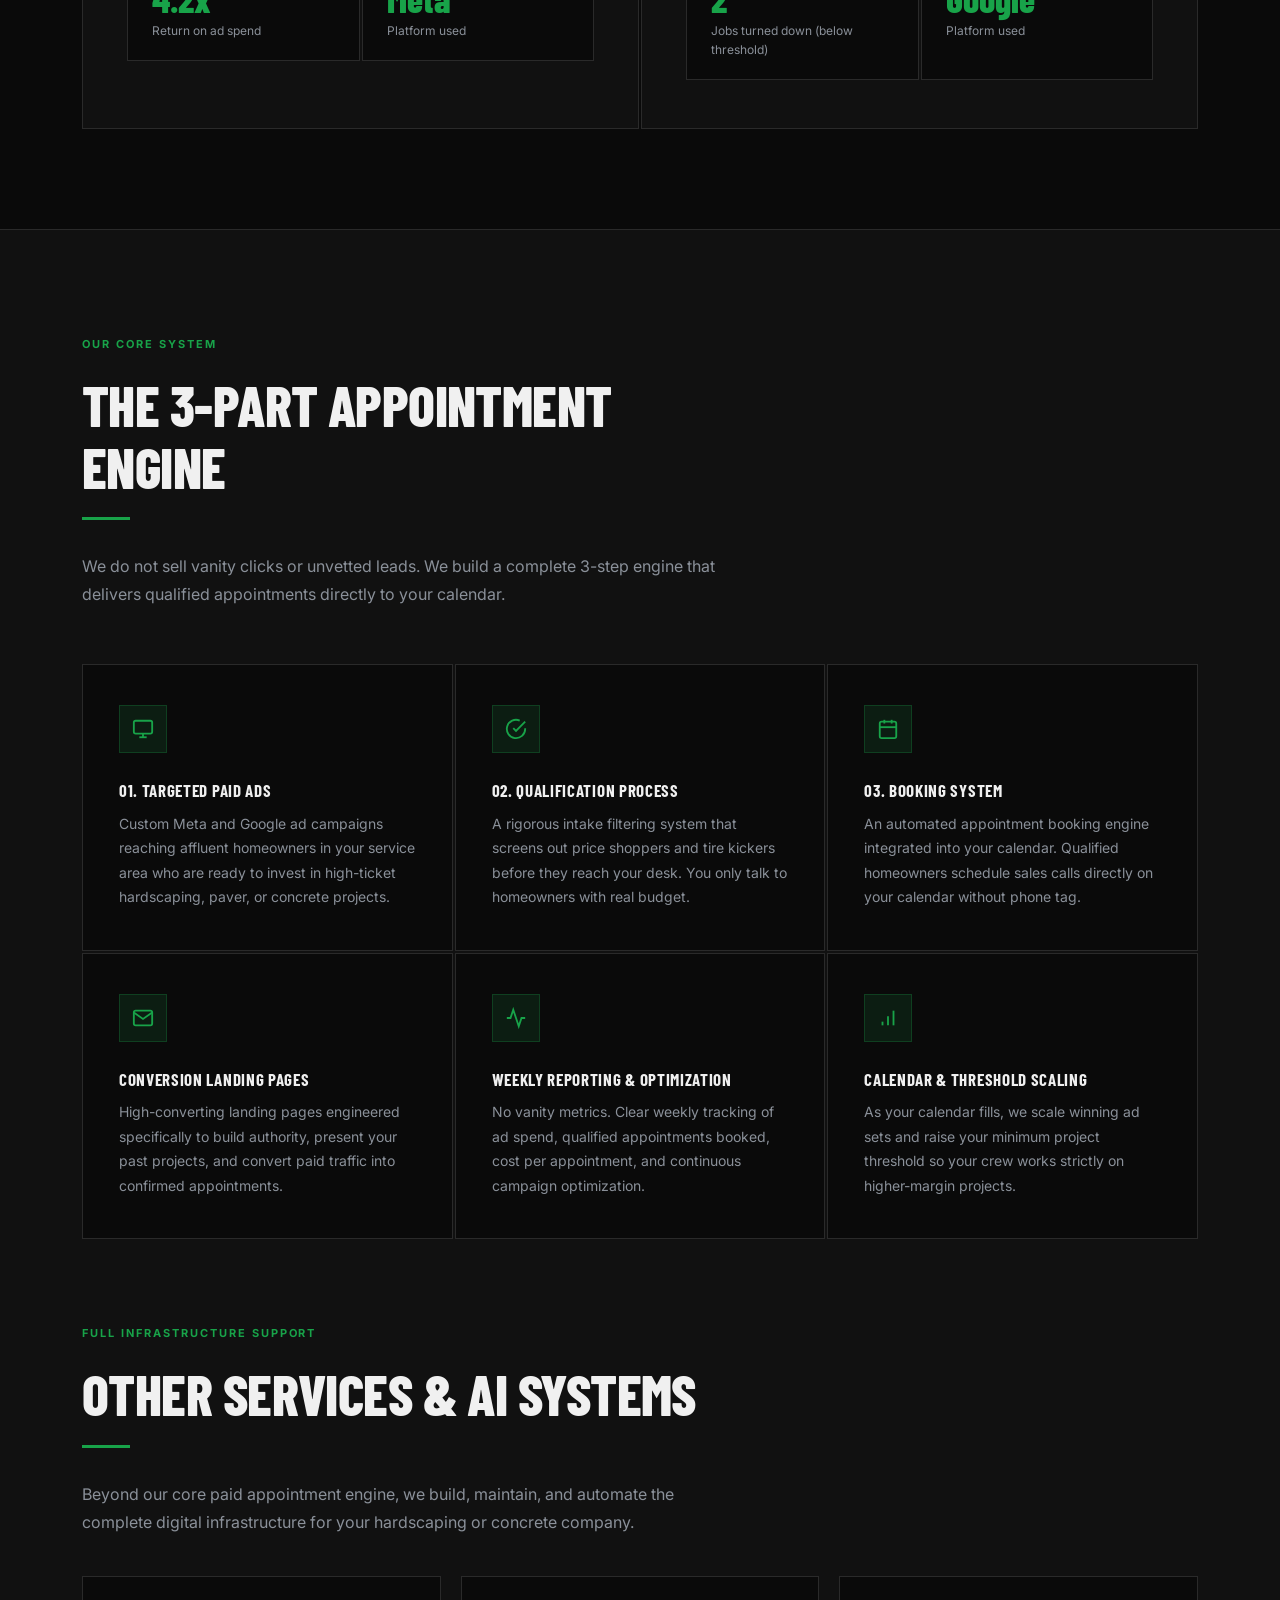
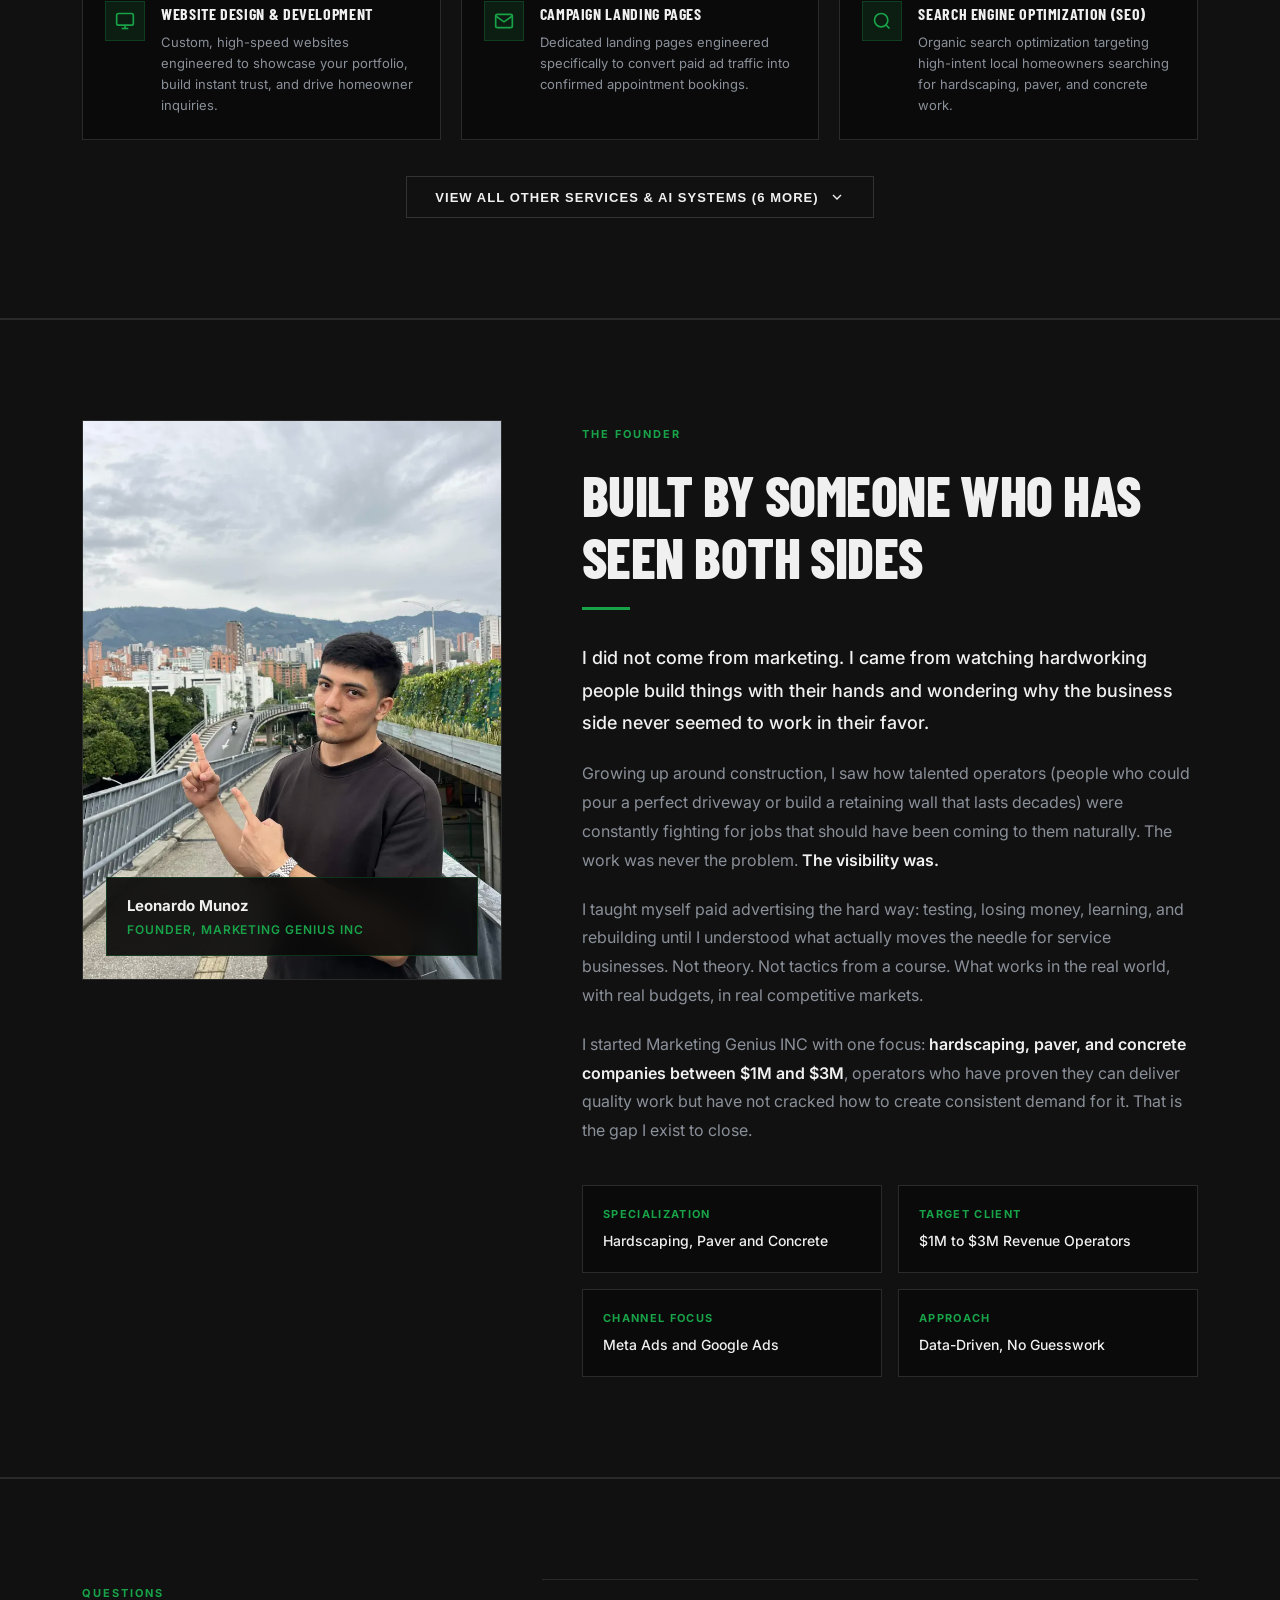
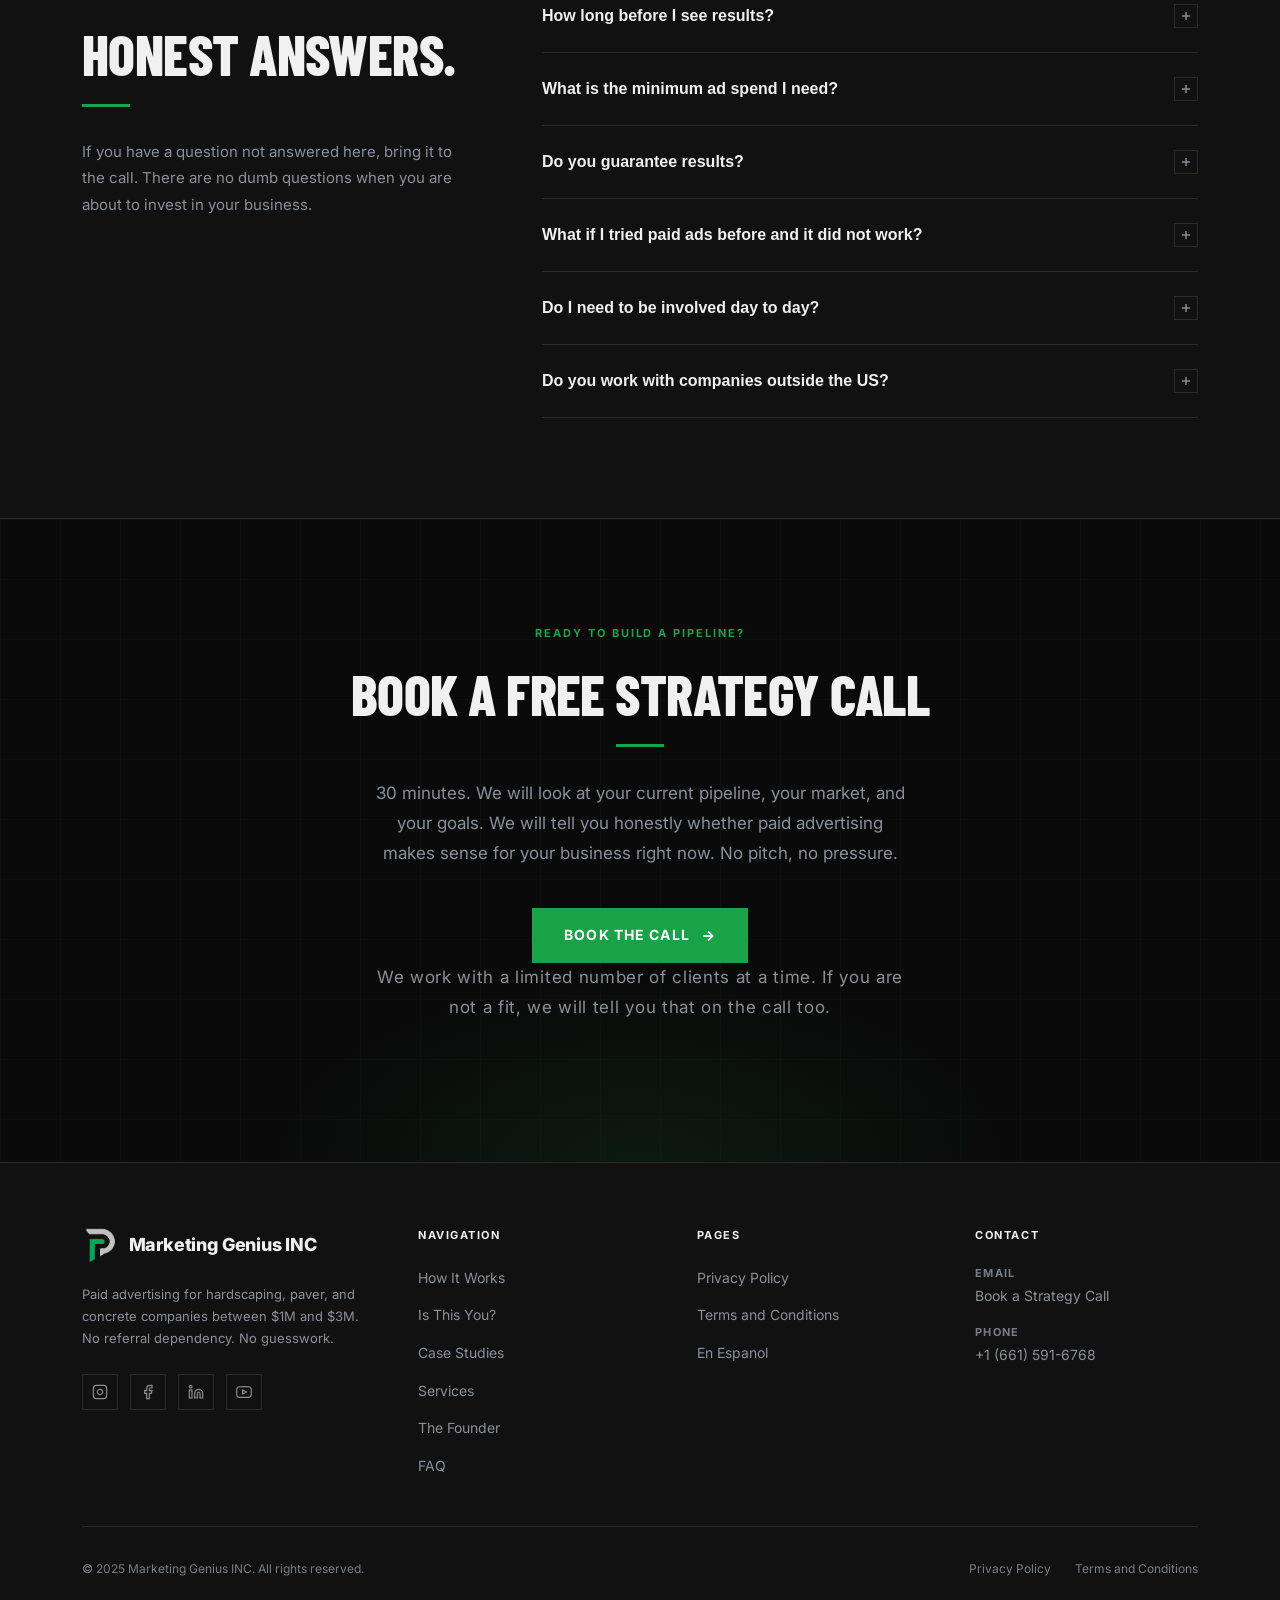
==== commit 87da7f4d: "minor changes" ====
--- a/index.html
+++ b/index.html
@@ -16,1803 +16,35 @@
     href="https://fonts.googleapis.com/css2?family=Inter:wght@300;400;500;600;700;800;900&family=Barlow+Condensed:wght@600;700;800&display=swap"
     rel="stylesheet" />
   <link rel="stylesheet" href="https://unpkg.com/aos@2.3.4/dist/aos.css" />
-  <style>
-    *,
-    *::before,
-    *::after {
-      box-sizing: border-box;
-      margin: 0;
-      padding: 0;
-    }
-
-    :root {
-      --green: #18a349;
-      --green-dark: #128a3a;
-      --green-light: #22c55e;
-      --green-muted: rgba(24, 163, 73, 0.12);
-      --bg: #0a0a0a;
-      --surface: #111111;
-      --surface-2: #181818;
-      --surface-3: #222222;
-      --border: #2a2a2a;
-      --border-light: #333333;
-      --text: #f0f0f0;
-      --text-muted: #8a9099;
-      --text-dim: #555;
-      --font-main: 'Inter', sans-serif;
-      --font-display: 'Barlow Condensed', sans-serif;
-      --max-w: 1180px;
-      --section-pad: 100px;
-    }
-
-    html {
-      scroll-behavior: smooth;
-    }
-
-    body {
-      background: var(--bg);
-      color: var(--text);
-      font-family: var(--font-main);
-      font-size: 16px;
-      line-height: 1.6;
-      -webkit-font-smoothing: antialiased;
-      overflow-x: hidden;
-    }
-
-    /* Global noise texture overlay */
-    body::before {
-      content: '';
-      position: fixed;
-      inset: 0;
-      z-index: 0;
-      pointer-events: none;
-      opacity: 0.028;
-      background-image: url("data:image/svg+xml,%3Csvg viewBox='0 0 256 256' xmlns='http://www.w3.org/2000/svg'%3E%3Cfilter id='noise'%3E%3CfeTurbulence type='fractalNoise' baseFrequency='0.9' numOctaves='4' stitchTiles='stitch'/%3E%3C/filter%3E%3Crect width='100%25' height='100%25' filter='url(%23noise)'/%3E%3C/svg%3E");
-      background-size: 200px 200px;
-    }
-
-    /* Global ambient background, subtle persistent glow */
-    body::after {
-      content: '';
-      position: fixed;
-      inset: 0;
-      z-index: 0;
-      pointer-events: none;
-      background:
-        radial-gradient(ellipse 60% 50% at 85% 10%, rgba(24, 163, 73, 0.055) 0%, transparent 60%),
-        radial-gradient(ellipse 40% 40% at 10% 80%, rgba(24, 163, 73, 0.04) 0%, transparent 60%),
-        radial-gradient(ellipse 50% 40% at 50% 50%, rgba(10, 10, 10, 0) 0%, rgba(0, 0, 0, 0.3) 100%);
-    }
-
-    /* Ensure all sections sit above fixed overlays */
-    section,
-    nav,
-    footer,
-    .mobile-menu {
-      position: relative;
-      z-index: 1;
-    }
-
-    h1,
-    h2,
-    h3,
-    h4 {
-      font-family: var(--font-display);
-      font-weight: 800;
-      line-height: 1.1;
-      letter-spacing: -0.01em;
-      text-transform: uppercase;
-    }
-
-    h1 {
-      font-size: clamp(42px, 7vw, 88px);
-    }
-
-    h2 {
-      font-size: clamp(32px, 5vw, 56px);
-    }
-
-    h3 {
-      font-size: clamp(22px, 3vw, 32px);
-    }
-
-    h4 {
-      font-size: 18px;
-      font-family: var(--font-main);
-      text-transform: none;
-      font-weight: 700;
-    }
-
-    p {
-      line-height: 1.75;
-      color: var(--text-muted);
-    }
-
-    a {
-      color: inherit;
-      text-decoration: none;
-    }
-
-    .container {
-      width: 100%;
-      max-width: var(--max-w);
-      margin: 0 auto;
-      padding: 0 32px;
-    }
-
-    section {
-      padding: var(--section-pad) 0;
-    }
-
-    .section-label {
-      display: inline-block;
-      font-family: var(--font-main);
-      font-size: 11px;
-      font-weight: 700;
-      letter-spacing: 0.18em;
-      text-transform: uppercase;
-      color: var(--green);
-      margin-bottom: 20px;
-    }
-
-    .divider {
-      width: 48px;
-      height: 3px;
-      background: var(--green);
-      margin: 20px 0 32px 0;
-    }
-
-    .divider.centered {
-      margin: 20px auto 32px auto;
-    }
-
-    /* NAV | floating neumorphic pill */
-    #nav {
-      position: fixed;
-      top: 20px;
-      left: 50%;
-      transform: translateX(-50%);
-      width: calc(100% - 48px);
-      max-width: 1160px;
-      z-index: 1000;
-      transition: top .3s ease, width .3s ease;
-    }
-
-    .nav-pill {
-      display: flex;
-      align-items: center;
-      justify-content: space-between;
-      padding: 12px 24px;
-      background: rgba(14, 14, 14, 0.88);
-      backdrop-filter: blur(20px);
-      -webkit-backdrop-filter: blur(20px);
-      border: 1px solid rgba(255, 255, 255, 0.06);
-      box-shadow:
-        0 2px 0 rgba(255, 255, 255, 0.04) inset,
-        0 -1px 0 rgba(0, 0, 0, 0.5) inset,
-        -3px -3px 8px rgba(255, 255, 255, 0.025),
-        4px 4px 12px rgba(0, 0, 0, 0.7),
-        0 16px 48px rgba(0, 0, 0, 0.55),
-        0 0 0 1px rgba(24, 163, 73, 0.06);
-      transition: box-shadow .3s ease, background .3s ease;
-    }
-
-    .nav-pill:hover {
-      box-shadow:
-        0 2px 0 rgba(255, 255, 255, 0.05) inset,
-        0 -1px 0 rgba(0, 0, 0, 0.5) inset,
-        -3px -3px 8px rgba(255, 255, 255, 0.03),
-        4px 4px 12px rgba(0, 0, 0, 0.8),
-        0 20px 56px rgba(0, 0, 0, 0.65),
-        0 0 0 1px rgba(24, 163, 73, 0.12);
-    }
-
-    .nav-logo {
-      display: flex;
-      align-items: center;
-      gap: 12px;
-      text-decoration: none;
-    }
-
-    .nav-logo img {
-      height: 34px;
-      width: auto;
-      display: block;
-      object-fit: contain;
-    }
-
-    .nav-logo-text {
-      font-size: 16px;
-      font-weight: 800;
-      letter-spacing: -0.01em;
-      color: var(--text);
-      white-space: nowrap;
-    }
-
-    .nav-links {
-      display: flex;
-      align-items: center;
-      gap: 32px;
-      list-style: none;
-    }
-
-    .nav-links a {
-      font-size: 13px;
-      font-weight: 600;
-      letter-spacing: .06em;
-      text-transform: uppercase;
-      color: var(--text-muted);
-      transition: color .2s;
-    }
-
-    .nav-links a:hover {
-      color: var(--text);
-    }
-
-    .nav-cta {
-      display: inline-flex;
-      align-items: center;
-      gap: 8px;
-      padding: 9px 22px;
-      background: var(--green);
-      color: #fff;
-      font-size: 12px;
-      font-weight: 700;
-      letter-spacing: .07em;
-      text-transform: uppercase;
-      transition: background .2s, transform .15s;
-      box-shadow: 0 2px 12px rgba(24, 163, 73, 0.35);
-    }
-
-    .nav-cta:hover {
-      background: var(--green-dark);
-      transform: translateY(-1px);
-      box-shadow: 0 4px 18px rgba(24, 163, 73, 0.45);
-    }
-
-    .nav-hamburger {
-      display: none;
-      flex-direction: column;
-      gap: 5px;
-      cursor: pointer;
-      padding: 4px;
-      background: none;
-      border: none;
-    }
-
-    .nav-hamburger span {
-      display: block;
-      width: 22px;
-      height: 2px;
-      background: var(--text);
-      transition: all .3s;
-    }
-
-    /* HERO */
-    #hero {
-      min-height: 100vh;
-      display: flex;
-      align-items: center;
-      padding-top: 110px;
-      position: relative;
-      overflow: hidden;
-    }
-
-    .hero-bg {
-      position: absolute;
-      inset: 0;
-      z-index: 0;
-      pointer-events: none;
-    }
-
-    .hero-bg-grid {
-      position: absolute;
-      inset: 0;
-      background-image:
-        linear-gradient(rgba(24, 163, 73, .035) 1px, transparent 1px),
-        linear-gradient(90deg, rgba(24, 163, 73, .035) 1px, transparent 1px);
-      background-size: 80px 80px;
-      mask-image: radial-gradient(ellipse 80% 80% at 50% 0%, black 40%, transparent 100%);
-    }
-
-    .orb {
-      position: absolute;
-      border-radius: 50%;
-      filter: blur(100px);
-      pointer-events: none;
-    }
-
-    .orb-green-1 {
-      width: 800px;
-      height: 800px;
-      background: radial-gradient(circle, rgba(24, 163, 73, 0.22) 0%, rgba(24, 163, 73, 0.06) 45%, transparent 70%);
-      top: -220px;
-      right: -160px;
-      animation: orb-drift-1 9s ease-in-out infinite;
-    }
-
-    .orb-green-2 {
-      width: 500px;
-      height: 500px;
-      background: radial-gradient(circle, rgba(24, 163, 73, 0.14) 0%, transparent 65%);
-      bottom: 40px;
-      left: -100px;
-      animation: orb-drift-2 12s ease-in-out infinite;
-    }
-
-    .orb-gray {
-      width: 600px;
-      height: 600px;
-      background: radial-gradient(circle, rgba(138, 144, 153, 0.08) 0%, transparent 68%);
-      top: 25%;
-      left: 30%;
-      animation: orb-drift-3 15s ease-in-out infinite;
-    }
-
-    .orb-accent {
-      width: 350px;
-      height: 350px;
-      background: radial-gradient(circle, rgba(34, 197, 94, 0.1) 0%, rgba(24, 163, 73, 0.03) 50%, transparent 70%);
-      top: 55%;
-      right: 8%;
-      animation: orb-drift-2 11s ease-in-out infinite reverse;
-    }
-
-    @keyframes orb-drift-1 {
-
-      0%,
-      100% {
-        transform: translate(0, 0) scale(1);
-      }
-
-      33% {
-        transform: translate(-40px, 60px) scale(1.05);
-      }
-
-      66% {
-        transform: translate(30px, -30px) scale(0.97);
-      }
-    }
-
-    @keyframes orb-drift-2 {
-
-      0%,
-      100% {
-        transform: translate(0, 0) scale(1);
-      }
-
-      40% {
-        transform: translate(50px, -40px) scale(1.08);
-      }
-
-      70% {
-        transform: translate(-20px, 30px) scale(0.95);
-      }
-    }
-
-    @keyframes orb-drift-3 {
-
-      0%,
-      100% {
-        transform: translate(0, 0) scale(1);
-      }
-
-      50% {
-        transform: translate(60px, 50px) scale(1.1);
-      }
-    }
-
-    .hero-bg-line {
-      position: absolute;
-      bottom: 0;
-      left: 0;
-      right: 0;
-      height: 1px;
-      background: linear-gradient(90deg, transparent, var(--border), transparent);
-    }
-
-    .hero-inner {
-      position: relative;
-      z-index: 1;
-      display: grid;
-      grid-template-columns: 1fr 420px;
-      gap: 80px;
-      align-items: center;
-    }
-
-    .hero-eyebrow {
-      display: flex;
-      align-items: center;
-      gap: 12px;
-      margin-bottom: 28px;
-    }
-
-    .hero-eyebrow-dot {
-      width: 8px;
-      height: 8px;
-      background: var(--green);
-      border-radius: 50%;
-      animation: pulse-dot 2s ease-in-out infinite;
-    }
-
-    @keyframes pulse-dot {
-
-      0%,
-      100% {
-        opacity: 1;
-        transform: scale(1);
-      }
-
-      50% {
-        opacity: .5;
-        transform: scale(.7);
-      }
-    }
-
-    .hero-eyebrow-text {
-      font-size: 12px;
-      font-weight: 700;
-      letter-spacing: .14em;
-      text-transform: uppercase;
-      color: var(--text-muted);
-    }
-
-    .hero-title {
-      color: var(--text);
-      margin-bottom: 28px;
-    }
-
-    .hero-title .accent {
-      color: var(--green);
-    }
-
-    .hero-subtitle {
-      font-size: 18px;
-      color: var(--text-muted);
-      max-width: 560px;
-      margin-bottom: 44px;
-      line-height: 1.7;
-    }
-
-    .hero-actions {
-      display: flex;
-      align-items: center;
-      gap: 20px;
-      flex-wrap: wrap;
-    }
-
-    .btn-primary {
-      display: inline-flex;
-      align-items: center;
-      gap: 10px;
-      padding: 16px 32px;
-      background: var(--green);
-      color: #fff;
-      font-size: 14px;
-      font-weight: 700;
-      letter-spacing: .08em;
-      text-transform: uppercase;
-      border: none;
-      cursor: pointer;
-      transition: background .2s, transform .15s;
-    }
-
-    .btn-primary:hover {
-      background: var(--green-dark);
-      transform: translateY(-2px);
-    }
-
-    .btn-secondary {
-      display: inline-flex;
-      align-items: center;
-      gap: 10px;
-      padding: 16px 32px;
-      background: transparent;
-      color: var(--text);
-      font-size: 14px;
-      font-weight: 700;
-      letter-spacing: .08em;
-      text-transform: uppercase;
-      border: 1px solid var(--border-light);
-      cursor: pointer;
-      transition: border-color .2s, color .2s;
-    }
-
-    .btn-secondary:hover {
-      border-color: var(--green);
-      color: var(--green);
-    }
-
-    .hero-card {
-      background: var(--surface);
-      border: 1px solid var(--border);
-      padding: 40px 36px;
-      position: relative;
-    }
-
-    .hero-card::before {
-      content: '';
-      position: absolute;
-      top: 0;
-      left: 0;
-      width: 3px;
-      height: 100%;
-      background: var(--green);
-    }
-
-    .hero-card-title {
-      font-size: 13px;
-      font-weight: 700;
-      letter-spacing: .12em;
-      text-transform: uppercase;
-      color: var(--green);
-      margin-bottom: 24px;
-    }
-
-    .hero-stat {
-      margin-bottom: 24px;
-    }
-
-    .hero-stat:last-child {
-      margin-bottom: 0;
-    }
-
-    .hero-stat-value {
-      font-family: var(--font-display);
-      font-size: 42px;
-      font-weight: 800;
-      color: var(--text);
-      line-height: 1;
-      margin-bottom: 4px;
-    }
-
-    .hero-stat-label {
-      font-size: 13px;
-      color: var(--text-muted);
-    }
-
-    .hero-stat-divider {
-      height: 1px;
-      background: var(--border);
-      margin: 20px 0;
-    }
-
-    /* PROBLEM */
-    #problem {
-      border-top: 1px solid var(--border);
-      border-bottom: 1px solid var(--border);
-      background: var(--surface);
-    }
-
-    .problem-grid {
-      display: grid;
-      grid-template-columns: 1fr 1fr;
-      gap: 80px;
-      align-items: center;
-    }
-
-    .problem-list {
-      list-style: none;
-      margin-top: 32px;
-    }
-
-    .problem-list li {
-      display: flex;
-      align-items: flex-start;
-      gap: 16px;
-      padding: 18px 0;
-      border-bottom: 1px solid var(--border);
-      color: var(--text-muted);
-      font-size: 15px;
-    }
-
-    .problem-list li:first-child {
-      border-top: 1px solid var(--border);
-    }
-
-    .problem-list li .icon {
-      width: 20px;
-      height: 20px;
-      flex-shrink: 0;
-      margin-top: 2px;
-      color: var(--text-dim);
-    }
-
-    .problem-right {
-      padding: 40px;
-      background: var(--bg);
-      border: 1px solid var(--border);
-      position: relative;
-    }
-
-    .problem-right::after {
-      content: '"';
-      position: absolute;
-      top: -20px;
-      left: 32px;
-      font-size: 100px;
-      font-family: Georgia, serif;
-      color: var(--green);
-      line-height: 1;
-      opacity: .4;
-    }
-
-    .problem-quote {
-      font-size: 20px;
-      font-weight: 500;
-      color: var(--text);
-      line-height: 1.6;
-      font-style: italic;
-      margin-bottom: 24px;
-    }
-
-    .problem-attribution {
-      font-size: 13px;
-      font-weight: 600;
-      letter-spacing: .08em;
-      text-transform: uppercase;
-      color: var(--green);
-    }
-
-    /* HOW */
-    #how {
-      background: var(--bg);
-    }
-
-    .how-header {
-      max-width: 620px;
-      margin-bottom: 72px;
-    }
-
-    .how-steps {
-      display: grid;
-      grid-template-columns: repeat(4, 1fr);
-      gap: 2px;
-    }
-
-    .how-step {
-      background: var(--surface);
-      padding: 40px 32px;
-      border: 1px solid var(--border);
-      transition: border-color .3s;
-    }
-
-    .how-step:hover {
-      border-color: var(--green);
-    }
-
-    .how-step-num {
-      font-family: var(--font-display);
-      font-size: 72px;
-      font-weight: 800;
-      color: var(--green-muted);
-      line-height: 1;
-      margin-bottom: 24px;
-      transition: color .3s;
-    }
-
-    .how-step:hover .how-step-num {
-      color: rgba(24, 163, 73, .25);
-    }
-
-    .how-step h4 {
-      font-size: 16px;
-      font-weight: 700;
-      color: var(--text);
-      margin-bottom: 12px;
-      text-transform: uppercase;
-      letter-spacing: .05em;
-    }
-
-    .how-step p {
-      font-size: 14px;
-      color: var(--text-muted);
-      line-height: 1.7;
-    }
-
-    /* FOUNDER */
-    #founder {
-      background: var(--surface);
-      border-top: 1px solid var(--border);
-      border-bottom: 1px solid var(--border);
-    }
-
-    .founder-grid {
-      display: grid;
-      grid-template-columns: 420px 1fr;
-      gap: 80px;
-      align-items: start;
-    }
-
-    .founder-img-wrap {
-      position: relative;
-    }
-
-    .founder-photo {
-      width: 100%;
-      aspect-ratio: 3/4;
-      object-fit: cover;
-      object-position: center top;
-      display: block;
-      border: 1px solid var(--border);
-      filter: grayscale(8%);
-      transition: filter .4s ease;
-    }
-
-    .founder-photo:hover {
-      filter: grayscale(0%);
-    }
-
-    .founder-img-tag {
-      position: absolute;
-      bottom: 24px;
-      left: 24px;
-      right: 24px;
-      background: rgba(10, 10, 10, .92);
-      border: 1px solid rgba(24, 163, 73, 0.25);
-      padding: 16px 20px;
-      backdrop-filter: blur(12px);
-    }
-
-    .founder-img-tag-name {
-      font-weight: 700;
-      font-size: 15px;
-      color: var(--text);
-      margin-bottom: 2px;
-    }
-
-    .founder-img-tag-title {
-      font-size: 12px;
-      color: var(--green);
-      font-weight: 600;
-      letter-spacing: .08em;
-      text-transform: uppercase;
-    }
-
-    .founder-content h2 {
-      margin-bottom: 8px;
-    }
-
-    .founder-body {
-      margin-top: 32px;
-    }
-
-    .founder-body p {
-      font-size: 16px;
-      color: var(--text-muted);
-      line-height: 1.8;
-      margin-bottom: 20px;
-    }
-
-    .founder-body p strong {
-      color: var(--text);
-      font-weight: 600;
-    }
-
-    .founder-body p.lead {
-      font-size: 18px;
-      color: var(--text);
-      font-weight: 500;
-    }
-
-    .founder-credentials {
-      display: grid;
-      grid-template-columns: 1fr 1fr;
-      gap: 16px;
-      margin-top: 40px;
-    }
-
-    .founder-credential {
-      padding: 20px;
-      background: var(--bg);
-      border: 1px solid var(--border);
-    }
-
-    .founder-credential-label {
-      font-size: 11px;
-      font-weight: 700;
-      letter-spacing: .12em;
-      text-transform: uppercase;
-      color: var(--green);
-      margin-bottom: 6px;
-    }
-
-    .founder-credential-value {
-      font-size: 14px;
-      color: var(--text);
-      font-weight: 500;
-    }
-
-    /* RESULTS */
-    #results {
-      background: var(--bg);
-    }
-
-    .results-header {
-      display: flex;
-      align-items: flex-end;
-      justify-content: space-between;
-      margin-bottom: 56px;
-      gap: 32px;
-    }
-
-    .results-header-left {
-      max-width: 560px;
-    }
-
-    .case-studies {
-      display: grid;
-      grid-template-columns: 1fr 1fr;
-      gap: 2px;
-    }
-
-    .case-study {
-      background: var(--surface);
-      border: 1px solid var(--border);
-      padding: 48px 44px;
-      transition: border-color .3s;
-    }
-
-    .case-study:hover {
-      border-color: var(--green);
-    }
-
-    .case-study-tag {
-      display: inline-flex;
-      align-items: center;
-      gap: 8px;
-      padding: 6px 14px;
-      background: var(--green-muted);
-      border: 1px solid rgba(24, 163, 73, .25);
-      font-size: 11px;
-      font-weight: 700;
-      letter-spacing: .1em;
-      text-transform: uppercase;
-      color: var(--green);
-      margin-bottom: 32px;
-    }
-
-    .case-study-location {
-      font-size: 13px;
-      font-weight: 600;
-      letter-spacing: .08em;
-      text-transform: uppercase;
-      color: var(--text-muted);
-      margin-bottom: 16px;
-    }
-
-    .case-study h3 {
-      font-size: clamp(22px, 2.5vw, 28px);
-      margin-bottom: 20px;
-      color: var(--text);
-      text-transform: none;
-      font-family: var(--font-main);
-      font-weight: 700;
-      letter-spacing: -.02em;
-      line-height: 1.3;
-    }
-
-    .case-study-desc {
-      font-size: 15px;
-      color: var(--text-muted);
-      line-height: 1.7;
-      margin-bottom: 36px;
-    }
-
-    .case-study-stats {
-      display: grid;
-      grid-template-columns: 1fr 1fr;
-      gap: 2px;
-    }
-
-    .case-stat {
-      background: var(--bg);
-      padding: 20px 24px;
-      border: 1px solid var(--border);
-    }
-
-    .case-stat-value {
-      font-family: var(--font-display);
-      font-size: 36px;
-      font-weight: 800;
-      color: var(--green);
-      line-height: 1;
-      margin-bottom: 4px;
-    }
-
-    .case-stat-label {
-      font-size: 12px;
-      color: var(--text-muted);
-    }
-
-    /* SERVICES */
-    #services {
-      background: var(--surface);
-      border-top: 1px solid var(--border);
-      border-bottom: 1px solid var(--border);
-    }
-
-    .services-grid {
-      display: grid;
-      grid-template-columns: repeat(3, 1fr);
-      gap: 2px;
-      margin-top: 56px;
-    }
-
-    .service-card {
-      background: var(--bg);
-      border: 1px solid var(--border);
-      padding: 40px 36px;
-      transition: border-color .3s;
-    }
-
-    .service-card:hover {
-      border-color: var(--green);
-    }
-
-    .service-icon {
-      width: 48px;
-      height: 48px;
-      background: var(--green-muted);
-      border: 1px solid rgba(24, 163, 73, .25);
-      display: flex;
-      align-items: center;
-      justify-content: center;
-      margin-bottom: 28px;
-    }
-
-    .service-icon svg {
-      width: 22px;
-      height: 22px;
-      color: var(--green);
-    }
-
-    .service-card h4 {
-      font-size: 17px;
-      font-weight: 700;
-      color: var(--text);
-      margin-bottom: 12px;
-      text-transform: uppercase;
-      letter-spacing: .04em;
-      font-family: var(--font-display);
-    }
-
-    .service-card p {
-      font-size: 14px;
-      color: var(--text-muted);
-      line-height: 1.75;
-    }
-
-    /* FIT */
-    #fit {
-      background: var(--bg);
-    }
-
-    .fit-header {
-      text-align: center;
-      max-width: 640px;
-      margin: 0 auto 64px;
-    }
-
-    .fit-grid {
-      display: grid;
-      grid-template-columns: 1fr 1fr;
-      gap: 2px;
-    }
-
-    .fit-col {
-      padding: 48px 44px;
-      border: 1px solid var(--border);
-    }
-
-    .fit-col.good {
-      background: var(--surface);
-    }
-
-    .fit-col.bad {
-      background: var(--surface-2);
-    }
-
-    .fit-col-header {
-      display: flex;
-      align-items: center;
-      gap: 12px;
-      margin-bottom: 36px;
-      padding-bottom: 24px;
-      border-bottom: 1px solid var(--border);
-    }
-
-    .fit-col-icon {
-      width: 36px;
-      height: 36px;
-      display: flex;
-      align-items: center;
-      justify-content: center;
-    }
-
-    .fit-col-icon svg {
-      width: 28px;
-      height: 28px;
-    }
-
-    .fit-col.good .fit-col-icon svg {
-      color: var(--green);
-    }
-
-    .fit-col.bad .fit-col-icon svg {
-      color: #ef4444;
-    }
-
-    .fit-col-title {
-      font-family: var(--font-display);
-      font-size: 22px;
-      font-weight: 800;
-      text-transform: uppercase;
-      letter-spacing: .04em;
-    }
-
-    .fit-col.good .fit-col-title {
-      color: var(--green);
-    }
-
-    .fit-col.bad .fit-col-title {
-      color: #ef4444;
-    }
-
-    .fit-list {
-      list-style: none;
-    }
-
-    .fit-list li {
-      display: flex;
-      align-items: flex-start;
-      gap: 14px;
-      padding: 14px 0;
-      border-bottom: 1px solid var(--border);
-      font-size: 15px;
-      color: var(--text-muted);
-    }
-
-    .fit-list li:last-child {
-      border-bottom: none;
-    }
-
-    .fit-list li svg {
-      width: 16px;
-      height: 16px;
-      flex-shrink: 0;
-      margin-top: 3px;
-    }
-
-    .fit-col.good .fit-list li svg {
-      color: var(--green);
-    }
-
-    .fit-col.bad .fit-list li svg {
-      color: #ef4444;
-    }
-
-    /* FAQ */
-    #faq {
-      background: var(--surface);
-      border-top: 1px solid var(--border);
-      border-bottom: 1px solid var(--border);
-    }
-
-    .faq-grid {
-      display: grid;
-      grid-template-columns: 380px 1fr;
-      gap: 80px;
-      align-items: start;
-    }
-
-    .faq-left {
-      position: sticky;
-      top: 100px;
-    }
-
-    .faq-left p {
-      font-size: 15px;
-      line-height: 1.75;
-      margin-top: 20px;
-    }
-
-    .faq-items {
-      list-style: none;
-    }
-
-    .faq-item {
-      border-bottom: 1px solid var(--border);
-    }
-
-    .faq-item:first-child {
-      border-top: 1px solid var(--border);
-    }
-
-    .faq-question {
-      width: 100%;
-      display: flex;
-      align-items: center;
-      justify-content: space-between;
-      gap: 20px;
-      padding: 24px 0;
-      background: none;
-      border: none;
-      cursor: pointer;
-      text-align: left;
-    }
-
-    .faq-question-text {
-      font-size: 16px;
-      font-weight: 600;
-      color: var(--text);
-    }
-
-    .faq-question-icon {
-      width: 24px;
-      height: 24px;
-      flex-shrink: 0;
-      display: flex;
-      align-items: center;
-      justify-content: center;
-      border: 1px solid var(--border);
-      color: var(--text-muted);
-      transition: all .3s;
-    }
-
-    .faq-item.open .faq-question-icon {
-      border-color: var(--green);
-      color: var(--green);
-      transform: rotate(45deg);
-    }
-
-    .faq-answer {
-      max-height: 0;
-      overflow: hidden;
-      transition: max-height .4s ease, padding .3s;
-    }
-
-    .faq-item.open .faq-answer {
-      max-height: 300px;
-      padding-bottom: 24px;
-    }
-
-    .faq-answer p {
-      font-size: 15px;
-      color: var(--text-muted);
-      line-height: 1.75;
-    }
-
-    /* CTA */
-    #cta {
-      background: var(--bg);
-      position: relative;
-      overflow: hidden;
-    }
-
-    .cta-bg {
-      position: absolute;
-      inset: 0;
-      background-image: linear-gradient(rgba(24, 163, 73, .04) 1px, transparent 1px), linear-gradient(90deg, rgba(24, 163, 73, .04) 1px, transparent 1px);
-      background-size: 60px 60px;
-    }
-
-    .cta-glow {
-      position: absolute;
-      bottom: -200px;
-      left: 50%;
-      transform: translateX(-50%);
-      width: 800px;
-      height: 400px;
-      background: radial-gradient(ellipse, rgba(24, 163, 73, .1) 0%, transparent 65%);
-      pointer-events: none;
-    }
-
-    .cta-inner {
-      position: relative;
-      z-index: 1;
-      text-align: center;
-      max-width: 720px;
-      margin: 0 auto;
-    }
-
-    .cta-inner h2 {
-      margin-bottom: 20px;
-      color: var(--text);
-    }
-
-    .cta-inner p {
-      font-size: 17px;
-      color: var(--text-muted);
-      max-width: 540px;
-      margin: 0 auto 40px;
-      line-height: 1.75;
-    }
-
-    .cta-disclaimer {
-      margin-top: 20px;
-      font-size: 12px;
-      color: var(--text-dim);
-      letter-spacing: .04em;
-    }
-
-    /* FOOTER */
-    #footer {
-      background: var(--surface);
-      border-top: 1px solid var(--border);
-      padding: 64px 0 40px;
-    }
-
-    .footer-top {
-      display: grid;
-      grid-template-columns: 280px 1fr 1fr 1fr;
-      gap: 56px;
-      padding-bottom: 48px;
-      border-bottom: 1px solid var(--border);
-    }
-
-    .footer-logo {
-      display: inline-flex;
-      align-items: center;
-      gap: 12px;
-      text-decoration: none;
-      margin-bottom: 20px;
-    }
-
-    .footer-logo img {
-      height: 36px;
-      width: auto;
-      display: block;
-      object-fit: contain;
-    }
-
-    .footer-logo-text {
-      font-size: 18px;
-      font-weight: 800;
-      letter-spacing: -0.01em;
-      color: var(--text);
-      white-space: nowrap;
-    }
-
-    .footer-brand p {
-      font-size: 13px;
-      color: var(--text-muted);
-      line-height: 1.7;
-    }
-
-    .footer-socials {
-      display: flex;
-      gap: 12px;
-      margin-top: 24px;
-    }
-
-    .footer-social-link {
-      width: 36px;
-      height: 36px;
-      display: flex;
-      align-items: center;
-      justify-content: center;
-      border: 1px solid var(--border);
-      color: var(--text-muted);
-      transition: border-color .2s, color .2s;
-    }
-
-    .footer-social-link:hover {
-      border-color: var(--green);
-      color: var(--green);
-    }
-
-    .footer-social-link svg {
-      width: 16px;
-      height: 16px;
-    }
-
-    .footer-col-title {
-      font-size: 11px;
-      font-weight: 700;
-      letter-spacing: .14em;
-      text-transform: uppercase;
-      color: var(--text);
-      margin-bottom: 20px;
-    }
-
-    .footer-links {
-      list-style: none;
-      display: flex;
-      flex-direction: column;
-      gap: 12px;
-    }
-
-    .footer-links a {
-      font-size: 14px;
-      color: var(--text-muted);
-      transition: color .2s;
-    }
-
-    .footer-links a:hover {
-      color: var(--green);
-    }
-
-    .footer-contact-item {
-      display: flex;
-      flex-direction: column;
-      gap: 3px;
-      margin-bottom: 16px;
-    }
-
-    .footer-contact-label {
-      font-size: 11px;
-      font-weight: 700;
-      letter-spacing: .1em;
-      text-transform: uppercase;
-      color: var(--text-dim);
-    }
-
-    .footer-contact-value {
-      font-size: 14px;
-      color: var(--text-muted);
-    }
-
-    .footer-contact-value a {
-      color: var(--text-muted);
-      text-decoration: none;
-      transition: color .2s;
-    }
-
-    .footer-contact-value a:hover {
-      color: var(--green-light);
-    }
-
-    .footer-bottom {
-      display: flex;
-      align-items: center;
-      justify-content: space-between;
-      padding-top: 32px;
-      gap: 20px;
-      flex-wrap: wrap;
-    }
-
-    .footer-copy {
-      font-size: 12px;
-      color: var(--text-dim);
-    }
-
-    .footer-legal {
-      display: flex;
-      gap: 24px;
-    }
-
-    .footer-legal a {
-      font-size: 12px;
-      color: var(--text-dim);
-      transition: color .2s;
-    }
-
-    .footer-legal a:hover {
-      color: var(--text-muted);
-    }
-
-    /* MOBILE */
-    .mobile-menu {
-      display: none;
-      position: fixed;
-      top: 0;
-      left: 0;
-      right: 0;
-      bottom: 0;
-      background: var(--bg);
-      z-index: 999;
-      flex-direction: column;
-      align-items: center;
-      justify-content: center;
-      gap: 32px;
-    }
-
-    .mobile-menu.open {
-      display: flex;
-    }
-
-    .mobile-menu a {
-      font-family: var(--font-display);
-      font-size: 36px;
-      font-weight: 800;
-      text-transform: uppercase;
-      color: var(--text);
-      letter-spacing: .04em;
-      transition: color .2s;
-    }
-
-    .mobile-menu a:hover {
-      color: var(--green);
-    }
-
-    .mobile-menu-close {
-      position: absolute;
-      top: 24px;
-      right: 32px;
-      background: none;
-      border: none;
-      cursor: pointer;
-      color: var(--text);
-      padding: 8px;
-    }
-
-    @media (max-width: 1024px) {
-      .hero-inner {
-        grid-template-columns: 1fr;
-        gap: 56px;
-      }
-
-      .how-steps {
-        grid-template-columns: 1fr 1fr;
-      }
-
-      .founder-grid {
-        grid-template-columns: 1fr;
-        gap: 48px;
-      }
-
-      .founder-img-placeholder {
-        max-width: 360px;
-        aspect-ratio: 1;
-      }
-
-      .footer-top {
-        grid-template-columns: 1fr 1fr;
-        gap: 40px;
-      }
-
-      .faq-grid {
-        grid-template-columns: 1fr;
-        gap: 48px;
-      }
-
-      .faq-left {
-        position: static;
-      }
-    }
-
-    @media (max-width: 768px) {
-      :root {
-        --section-pad: 72px;
-      }
-
-      .nav-links,
-      .nav-cta {
-        display: none;
-      }
-
-      .nav-hamburger {
-        display: flex;
-      }
-
-      .problem-grid {
-        grid-template-columns: 1fr;
-        gap: 48px;
-      }
-
-      .how-steps {
-        grid-template-columns: 1fr;
-      }
-
-      .case-studies {
-        grid-template-columns: 1fr;
-      }
-
-      .services-grid {
-        grid-template-columns: 1fr;
-      }
-
-      .fit-grid {
-        grid-template-columns: 1fr;
-      }
-
-      .footer-top {
-        grid-template-columns: 1fr;
-        gap: 32px;
-      }
-
-      .footer-bottom {
-        flex-direction: column;
-        align-items: flex-start;
-        gap: 12px;
-      }
-
-      .founder-credentials {
-        grid-template-columns: 1fr;
-      }
-
-      .results-header {
-        flex-direction: column;
-        align-items: flex-start;
-      }
-    }
-
-    /* ENHANCED VISUAL GLOW & METALLIC CARDS */
-    .glow-accent-headline {
-      background: linear-gradient(135deg, #ffffff 40%, #22c55e 100%);
-      -webkit-background-clip: text;
-      -webkit-text-fill-color: transparent;
-    }
-
-    .hero-card,
-    .case-study,
-    .service-card,
-    .how-step,
-    .problem-right,
-    .fit-col,
-    .founder-credential {
-      position: relative;
-      transition: all 0.35s cubic-bezier(0.16, 1, 0.3, 1);
-    }
-
-    .hero-card:hover,
-    .case-study:hover,
-    .service-card:hover,
-    .how-step:hover {
-      box-shadow: 0 20px 40px rgba(0, 0, 0, 0.6), 0 0 30px rgba(24, 163, 73, 0.14) !important;
-      border-color: rgba(24, 163, 73, 0.45) !important;
-      transform: translateY(-3px);
-    }
-
-
-    /* MOUSE SPOTLIGHT GLOW EFFECT */
-    .hero-card,
-    .case-study,
-    .service-card,
-    .how-step,
-    .problem-right,
-    .fit-col,
-    .founder-credential,
-    .founder-credential {
-      position: relative;
-      overflow: hidden;
-    }
-
-    .hero-card::after,
-    .case-study::after,
-    .service-card::after,
-    .how-step::after,
-    .problem-right::after,
-    .fit-col::after {
-      content: '';
-      position: absolute;
-      inset: 0;
-      border-radius: inherit;
-      background: radial-gradient(500px circle at var(--mouse-x, 50%) var(--mouse-y, 50%), rgba(34, 197, 94, 0.12), transparent 40%);
-      pointer-events: none;
-      opacity: 0;
-      transition: opacity 0.3s ease;
-      z-index: 1;
-    }
-
-    .hero-card:hover::after,
-    .case-study:hover::after,
-    .service-card:hover::after,
-    .how-step:hover::after,
-    .problem-right:hover::after,
-    .fit-col:hover::after {
-      opacity: 1;
-    }
-
-    .hero-card *,
-    .case-study *,
-    .service-card *,
-    .how-step *,
-    .problem-right *,
-    .fit-col * {
-      position: relative;
-      z-index: 2;
-    }
-
-
-    /* Global slate stone/concrete texture overlay */
-    body::before {
-      content: '';
-      position: fixed;
-      inset: 0;
-      z-index: 0;
-      pointer-events: none;
-      opacity: 0.05;
-      background-image: url('stone-texture.png');
-      background-size: 380px 380px;
-      mix-blend-mode: overlay;
-    }
-
-    .hero-paver-overlay {
-      position: absolute;
-      top: 0;
-      right: 0;
-      bottom: 0;
-      width: 65%;
-      z-index: 1;
-      pointer-events: none;
-      overflow: hidden;
-      mask-image: linear-gradient(90deg, transparent 0%, rgba(0, 0, 0, 0.4) 20%, rgba(0, 0, 0, 1) 70%);
-      -webkit-mask-image: linear-gradient(90deg, transparent 0%, rgba(0, 0, 0, 0.4) 20%, rgba(0, 0, 0, 1) 70%);
-    }
-
-    .hero-paver-img {
-      width: 100%;
-      height: 100%;
-      object-fit: cover;
-      object-position: center right;
-      opacity: 0.28;
-      filter: contrast(120%) brightness(80%);
-    }
-
-
-    /* OTHER SERVICES & AI AUTOMATION CSS */
-    .other-services-grid {
-      display: grid;
-      grid-template-columns: repeat(3, 1fr);
-      gap: 20px;
-    }
-
-    .other-service-card {
-      background: var(--bg);
-      border: 1px solid var(--border);
-      padding: 24px 22px;
-      display: flex;
-      align-items: flex-start;
-      gap: 16px;
-      transition: all 0.3s cubic-bezier(0.16, 1, 0.3, 1);
-      position: relative;
-    }
-
-    .other-service-card:hover {
-      border-color: rgba(24, 163, 73, 0.4);
-      box-shadow: 0 12px 30px rgba(0, 0, 0, 0.5), 0 0 20px rgba(24, 163, 73, 0.12);
-      transform: translateY(-2px);
-    }
-
-    .other-service-icon {
-      width: 40px;
-      height: 40px;
-      flex-shrink: 0;
-      background: var(--green-muted);
-      border: 1px solid rgba(24, 163, 73, .25);
-      display: flex;
-      align-items: center;
-      justify-content: center;
-    }
-
-    .other-service-icon svg {
-      width: 20px;
-      height: 20px;
-      color: var(--green);
-    }
-
-    .other-service-card h5 {
-      font-family: var(--font-display);
-      font-size: 16px;
-      font-weight: 700;
-      color: var(--text);
-      text-transform: uppercase;
-      letter-spacing: 0.04em;
-      margin-bottom: 6px;
-    }
-
-    .other-service-card p {
-      font-size: 13px;
-      color: var(--text-muted);
-      line-height: 1.6;
-    }
-
-    @media (max-width: 992px) {
-      .other-services-grid {
-        grid-template-columns: repeat(2, 1fr);
-      }
-    }
-
-    @media (max-width: 600px) {
-      .other-services-grid {
-        grid-template-columns: 1fr;
-      }
-    }
-
-
-    /* COLLAPSIBLE OTHER SERVICES CSS */
-    .other-service-card.extra-service.hidden {
-      display: none !important;
-    }
-
-
-    /* HERO HIGH-END ANIMATION SUITE */
-    @keyframes heroFadeDown {
-      0% {
-        opacity: 0;
-        transform: translateY(-20px);
-      }
-
-      100% {
-        opacity: 1;
-        transform: translateY(0);
-      }
-    }
-
-    @keyframes heroFadeUp {
-      0% {
-        opacity: 0;
-        transform: translateY(30px);
-      }
-
-      100% {
-        opacity: 1;
-        transform: translateY(0);
-      }
-    }
-
-    @keyframes heroCardEntrance {
-      0% {
-        opacity: 0;
-        transform: translateY(40px) scale(0.96);
-      }
-
-      100% {
-        opacity: 1;
-        transform: translateY(0) scale(1);
-      }
-    }
-
-    @keyframes heroBgZoom {
-      0% {
-        opacity: 0;
-        transform: scale(1.1);
-      }
-
-      100% {
-        opacity: 0.28;
-        transform: scale(1);
-      }
-    }
-
-    @keyframes titleShine {
-      0% {
-        background-position: 0% 50%;
-      }
-
-      50% {
-        background-position: 100% 50%;
-      }
-
-      100% {
-        background-position: 0% 50%;
-      }
-    }
-
-    .hero-eyebrow {
-      animation: heroFadeDown 0.8s cubic-bezier(0.16, 1, 0.3, 1) forwards;
-    }
-
-    .hero-title {
-      animation: heroFadeUp 0.9s cubic-bezier(0.16, 1, 0.3, 1) 0.15s both;
-    }
-
-    .hero-title .accent {
-      background: linear-gradient(135deg, #18a349 0%, #22c55e 50%, #4ade80 100%);
-      background-size: 200% 200%;
-      -webkit-background-clip: text;
-      -webkit-text-fill-color: transparent;
-      animation: titleShine 6s ease infinite;
-    }
-
-    .hero-subtitle {
-      animation: heroFadeUp 0.9s cubic-bezier(0.16, 1, 0.3, 1) 0.3s both;
-    }
-
-    .hero-actions {
-      animation: heroFadeUp 0.9s cubic-bezier(0.16, 1, 0.3, 1) 0.45s both;
-    }
-
-    .hero-card {
-      animation: heroCardEntrance 1.1s cubic-bezier(0.16, 1, 0.3, 1) 0.25s both;
-    }
-
-    .hero-paver-img {
-      animation: heroBgZoom 2s cubic-bezier(0.16, 1, 0.3, 1) forwards;
-    }
-  </style>
+    <link rel="icon" type="image/jpeg" href="logo.jpeg" />
+  <link rel="canonical" href="https://marketinggeniusinc.com/" />
+  <link rel="alternate" hreflang="en" href="https://marketinggeniusinc.com/index.html" />
+  <link rel="alternate" hreflang="es" href="https://marketinggeniusinc.com/latino.html" />
+  <link rel="alternate" hreflang="x-default" href="https://marketinggeniusinc.com/index.html" />
+  <link rel="stylesheet" href="css/style.css" />
+  <script type="application/ld+json">
+  {
+    "@context": "https://schema.org",
+    "@type": "ProfessionalService",
+    "name": "Marketing Genius INC",
+    "url": "https://marketinggeniusinc.com",
+    "logo": "https://marketinggeniusinc.com/logo.jpeg",
+    "image": "https://marketinggeniusinc.com/paver-patio-hero.webp",
+    "description": "Paid advertising agency helping hardscaping, paver, and concrete companies scale to predictable revenues.",
+    "telephone": "+16615916768",
+    "founder": {
+      "@type": "Person",
+      "name": "Leonardo Muñoz"
+    },
+    "sameAs": [
+      "https://www.instagram.com/leostrategys/reels/",
+      "https://www.facebook.com/profile.php?id=61575586017789",
+      "https://www.linkedin.com/in/leonardo-munoz-b24a3b391/",
+      "https://www.youtube.com/@leostrateggys/shorts"
+    ]
+  }
+  </script>
+
 </head>
 
 <body>
@@ -1857,7 +89,7 @@
   <section id="hero">
     <div class="hero-bg">
       <div class="hero-paver-overlay">
-        <img src="paver-patio-hero.png" alt="Luxury Paver Patio Hardscaping Craftsmanship" class="hero-paver-img" />
+        <img src="paver-patio-hero.webp" fetchpriority="high" alt="Luxury Paver Patio Hardscaping Craftsmanship" class="hero-paver-img" />
       </div>
       <div class="hero-bg-grid"></div>
       <div class="orb orb-green-1"></div>
@@ -2370,7 +602,7 @@
     <div class="container">
       <div class="founder-grid">
         <div class="founder-img-wrap" data-aos="fade-right" data-aos-duration="700">
-          <img src="Leo.jpeg" alt="Leonardo Munoz, Founder of Marketing Genius INC" class="founder-photo" />
+          <img src="Leo.jpeg" loading="lazy" decoding="async" alt="Leonardo Munoz, Founder of Marketing Genius INC" class="founder-photo" />
           <div class="founder-img-tag">
             <div class="founder-img-tag-name">Leonardo Munoz</div>
             <div class="founder-img-tag-title">Founder, Marketing Genius INC</div>
@@ -2614,7 +846,7 @@
           <div class="footer-col-title">Contact</div>
           <div class="footer-contact-item">
             <div class="footer-contact-label">Email</div>
-            <div class="footer-contact-value" id="footer-email">[Email coming soon]</div>
+            <div class="footer-contact-value" id="footer-email"><a href="https://cal.com/leonardo-munoz-os2dve/30min" target="_blank" rel="noopener">Book a Strategy Call</a></div>
           </div>
           <div class="footer-contact-item">
             <div class="footer-contact-label">Phone</div>
@@ -2633,105 +865,7 @@
     </div>
   </footer>
 
-  <script src="https://unpkg.com/aos@2.3.4/dist/aos.js"></script>
-  <script>
-    AOS.init({ once: true, offset: 80, easing: 'ease-out-cubic' });
-
-    // Nav shrinks slightly on scroll
-    const nav = document.getElementById('nav');
-    window.addEventListener('scroll', () => {
-      if (window.scrollY > 80) {
-        nav.style.top = '12px';
-        nav.style.width = 'calc(100% - 64px)';
-      } else {
-        nav.style.top = '20px';
-        nav.style.width = 'calc(100% - 48px)';
-      }
-    }, { passive: true });
-
-    const hamburger = document.getElementById('nav-hamburger');
-    const mobileMenu = document.getElementById('mobile-menu');
-    const mobileClose = document.getElementById('mobile-menu-close');
-
-    hamburger.addEventListener('click', () => {
-      mobileMenu.classList.add('open');
-      hamburger.setAttribute('aria-expanded', 'true');
-      document.body.style.overflow = 'hidden';
-    });
-
-    function closeMenu() {
-      mobileMenu.classList.remove('open');
-      hamburger.setAttribute('aria-expanded', 'false');
-      document.body.style.overflow = '';
-    }
-
-    mobileClose.addEventListener('click', closeMenu);
-    mobileMenu.querySelectorAll('a').forEach(l => l.addEventListener('click', closeMenu));
-
-    document.querySelectorAll('.faq-item').forEach(item => {
-      item.querySelector('.faq-question').addEventListener('click', () => {
-        const isOpen = item.classList.contains('open');
-        document.querySelectorAll('.faq-item').forEach(i => {
-          i.classList.remove('open');
-          i.querySelector('.faq-question').setAttribute('aria-expanded', 'false');
-        });
-        if (!isOpen) {
-          item.classList.add('open');
-          item.querySelector('.faq-question').setAttribute('aria-expanded', 'true');
-        }
-      });
-    });
-  </script>
-
-
-
-
-  <script>
-    // Mouse Spotlight Tracker
-    document.querySelectorAll('.hero-card, .case-study, .service-card, .other-service-card, .how-step, .problem-right, .fit-col, .founder-credential').forEach(card => {
-      card.addEventListener('mousemove', e => {
-        const rect = card.getBoundingClientRect();
-        const x = e.clientX - rect.left;
-        const y = e.clientY - rect.top;
-        card.style.setProperty('--mouse-x', x + 'px');
-        card.style.setProperty('--mouse-y', y + 'px');
-      });
-    });
-  </script>
-
-
-  <script>
-    // Toggle Other Services Expand/Collapse
-    (function () {
-      const toggleBtn = document.getElementById('toggle-other-services-btn');
-      if (!toggleBtn) return;
-      toggleBtn.addEventListener('click', function () {
-        const hiddenCards = document.querySelectorAll('.other-service-card.extra-service');
-        const isExpanded = toggleBtn.classList.contains('expanded');
-        const btnText = toggleBtn.querySelector('.btn-text');
-        const chevron = toggleBtn.querySelector('.chevron-icon');
-
-        hiddenCards.forEach(function (card) {
-          if (isExpanded) {
-            card.classList.add('hidden');
-          } else {
-            card.classList.remove('hidden');
-          }
-        });
-
-        if (isExpanded) {
-          toggleBtn.classList.remove('expanded');
-          if (btnText) btnText.textContent = 'View All Other Services & AI Systems (6 More)';
-          if (chevron) chevron.style.transform = 'rotate(0deg)';
-        } else {
-          toggleBtn.classList.add('expanded');
-          if (btnText) btnText.textContent = 'Show Fewer Services';
-          if (chevron) chevron.style.transform = 'rotate(180deg)';
-        }
-      });
-    })();
-  </script>
-
+    <script src="https://unpkg.com/aos@2.3.4/dist/aos.js"></script>
+  <script src="js/main.js" defer></script>
 </body>
-
-</html>+</html>
--- a/css/style.css
+++ b/css/style.css
@@ -0,0 +1,1828 @@
+    *,
+    *::before,
+    *::after {
+      box-sizing: border-box;
+      margin: 0;
+      padding: 0;
+    }
+
+    :root {
+      --green: #18a349;
+      --green-dark: #128a3a;
+      --green-light: #22c55e;
+      --green-muted: rgba(24, 163, 73, 0.12);
+      --bg: #0a0a0a;
+      --surface: #111111;
+      --surface-2: #181818;
+      --surface-3: #222222;
+      --border: #2a2a2a;
+      --border-light: #333333;
+      --text: #f0f0f0;
+      --text-muted: #8a9099;
+      --text-dim: #787d85;
+      --font-main: 'Inter', sans-serif;
+      --font-display: 'Barlow Condensed', sans-serif;
+      --max-w: 1180px;
+      --section-pad: 100px;
+    }
+
+    html {
+      scroll-behavior: smooth;
+    }
+
+    body {
+      background: var(--bg);
+      color: var(--text);
+      font-family: var(--font-main);
+      font-size: 16px;
+      line-height: 1.6;
+      -webkit-font-smoothing: antialiased;
+      overflow-x: hidden;
+    }
+
+    /* Global noise texture overlay */
+    body::before {
+      content: '';
+      position: fixed;
+      inset: 0;
+      z-index: 0;
+      pointer-events: none;
+      opacity: 0.028;
+      background-image: url("data:image/svg+xml,%3Csvg viewBox='0 0 256 256' xmlns='http://www.w3.org/2000/svg'%3E%3Cfilter id='noise'%3E%3CfeTurbulence type='fractalNoise' baseFrequency='0.9' numOctaves='4' stitchTiles='stitch'/%3E%3C/filter%3E%3Crect width='100%25' height='100%25' filter='url(%23noise)'/%3E%3C/svg%3E");
+      background-size: 200px 200px;
+    }
+
+    /* Global ambient background, subtle persistent glow */
+    body::after {
+      content: '';
+      position: fixed;
+      inset: 0;
+      z-index: 0;
+      pointer-events: none;
+      background:
+        radial-gradient(ellipse 60% 50% at 85% 10%, rgba(24, 163, 73, 0.055) 0%, transparent 60%),
+        radial-gradient(ellipse 40% 40% at 10% 80%, rgba(24, 163, 73, 0.04) 0%, transparent 60%),
+        radial-gradient(ellipse 50% 40% at 50% 50%, rgba(10, 10, 10, 0) 0%, rgba(0, 0, 0, 0.3) 100%);
+    }
+
+    /* Ensure all sections sit above fixed overlays */
+    section,
+    nav,
+    footer,
+    .mobile-menu {
+      position: relative;
+      z-index: 1;
+    }
+
+    h1,
+    h2,
+    h3,
+    h4 {
+      font-family: var(--font-display);
+      font-weight: 800;
+      line-height: 1.1;
+      letter-spacing: -0.01em;
+      text-transform: uppercase;
+    }
+
+    h1 {
+      font-size: clamp(42px, 7vw, 88px);
+    }
+
+    h2 {
+      font-size: clamp(32px, 5vw, 56px);
+    }
+
+    h3 {
+      font-size: clamp(22px, 3vw, 32px);
+    }
+
+    h4 {
+      font-size: 18px;
+      font-family: var(--font-main);
+      text-transform: none;
+      font-weight: 700;
+    }
+
+    p {
+      line-height: 1.75;
+      color: var(--text-muted);
+    }
+
+    a {
+      color: inherit;
+      text-decoration: none;
+    }
+
+    .container {
+      width: 100%;
+      max-width: var(--max-w);
+      margin: 0 auto;
+      padding: 0 32px;
+    }
+
+    section {
+      padding: var(--section-pad) 0;
+    }
+
+    .section-label {
+      display: inline-block;
+      font-family: var(--font-main);
+      font-size: 11px;
+      font-weight: 700;
+      letter-spacing: 0.18em;
+      text-transform: uppercase;
+      color: var(--green);
+      margin-bottom: 20px;
+    }
+
+    .divider {
+      width: 48px;
+      height: 3px;
+      background: var(--green);
+      margin: 20px 0 32px 0;
+    }
+
+    .divider.centered {
+      margin: 20px auto 32px auto;
+    }
+
+    /* NAV | floating neumorphic pill */
+    #nav {
+      position: fixed;
+      top: 20px;
+      left: 50%;
+      transform: translateX(-50%);
+      width: calc(100% - 48px);
+      max-width: 1160px;
+      z-index: 1000;
+      transition: top .3s ease, width .3s ease;
+    }
+
+    .nav-pill {
+      display: flex;
+      align-items: center;
+      justify-content: space-between;
+      padding: 12px 24px;
+      background: rgba(14, 14, 14, 0.88);
+      backdrop-filter: blur(20px);
+      -webkit-backdrop-filter: blur(20px);
+      border: 1px solid rgba(255, 255, 255, 0.06);
+      box-shadow:
+        0 2px 0 rgba(255, 255, 255, 0.04) inset,
+        0 -1px 0 rgba(0, 0, 0, 0.5) inset,
+        -3px -3px 8px rgba(255, 255, 255, 0.025),
+        4px 4px 12px rgba(0, 0, 0, 0.7),
+        0 16px 48px rgba(0, 0, 0, 0.55),
+        0 0 0 1px rgba(24, 163, 73, 0.06);
+      transition: box-shadow .3s ease, background .3s ease;
+    }
+
+    .nav-pill:hover {
+      box-shadow:
+        0 2px 0 rgba(255, 255, 255, 0.05) inset,
+        0 -1px 0 rgba(0, 0, 0, 0.5) inset,
+        -3px -3px 8px rgba(255, 255, 255, 0.03),
+        4px 4px 12px rgba(0, 0, 0, 0.8),
+        0 20px 56px rgba(0, 0, 0, 0.65),
+        0 0 0 1px rgba(24, 163, 73, 0.12);
+    }
+
+    .nav-logo {
+      display: flex;
+      align-items: center;
+      gap: 12px;
+      text-decoration: none;
+    }
+
+    .nav-logo img {
+      height: 34px;
+      width: auto;
+      display: block;
+      object-fit: contain;
+    }
+
+    .nav-logo-text {
+      font-size: 16px;
+      font-weight: 800;
+      letter-spacing: -0.01em;
+      color: var(--text);
+      white-space: nowrap;
+    }
+
+    .nav-links {
+      display: flex;
+      align-items: center;
+      gap: 32px;
+      list-style: none;
+    }
+
+    .nav-links a {
+      font-size: 13px;
+      font-weight: 600;
+      letter-spacing: .06em;
+      text-transform: uppercase;
+      color: var(--text-muted);
+      transition: color .2s;
+    }
+
+    .nav-links a:hover {
+      color: var(--text);
+    }
+
+    .nav-cta {
+      display: inline-flex;
+      align-items: center;
+      gap: 8px;
+      padding: 9px 22px;
+      background: var(--green);
+      color: #fff;
+      font-size: 12px;
+      font-weight: 700;
+      letter-spacing: .07em;
+      text-transform: uppercase;
+      transition: background .2s, transform .15s;
+      box-shadow: 0 2px 12px rgba(24, 163, 73, 0.35);
+    }
+
+    .nav-cta:hover {
+      background: var(--green-dark);
+      transform: translateY(-1px);
+      box-shadow: 0 4px 18px rgba(24, 163, 73, 0.45);
+    }
+
+    .nav-hamburger {
+      display: none;
+      flex-direction: column;
+      gap: 5px;
+      cursor: pointer;
+      padding: 4px;
+      background: none;
+      border: none;
+    }
+
+    .nav-hamburger span {
+      display: block;
+      width: 22px;
+      height: 2px;
+      background: var(--text);
+      transition: all .3s;
+    }
+
+    /* HERO */
+    #hero {
+      min-height: 100vh;
+      display: flex;
+      align-items: center;
+      padding-top: 110px;
+      position: relative;
+      overflow: hidden;
+    }
+
+    .hero-bg {
+      position: absolute;
+      inset: 0;
+      z-index: 0;
+      pointer-events: none;
+    }
+
+    .hero-bg-grid {
+      position: absolute;
+      inset: 0;
+      background-image:
+        linear-gradient(rgba(24, 163, 73, .035) 1px, transparent 1px),
+        linear-gradient(90deg, rgba(24, 163, 73, .035) 1px, transparent 1px);
+      background-size: 80px 80px;
+      mask-image: radial-gradient(ellipse 80% 80% at 50% 0%, black 40%, transparent 100%);
+    }
+
+    .orb {
+      position: absolute;
+      border-radius: 50%;
+      filter: blur(100px);
+      pointer-events: none;
+    }
+
+    .orb-green-1 {
+      width: 800px;
+      height: 800px;
+      background: radial-gradient(circle, rgba(24, 163, 73, 0.22) 0%, rgba(24, 163, 73, 0.06) 45%, transparent 70%);
+      top: -220px;
+      right: -160px;
+      animation: orb-drift-1 9s ease-in-out infinite;
+    }
+
+    .orb-green-2 {
+      width: 500px;
+      height: 500px;
+      background: radial-gradient(circle, rgba(24, 163, 73, 0.14) 0%, transparent 65%);
+      bottom: 40px;
+      left: -100px;
+      animation: orb-drift-2 12s ease-in-out infinite;
+    }
+
+    .orb-gray {
+      width: 600px;
+      height: 600px;
+      background: radial-gradient(circle, rgba(138, 144, 153, 0.08) 0%, transparent 68%);
+      top: 25%;
+      left: 30%;
+      animation: orb-drift-3 15s ease-in-out infinite;
+    }
+
+    .orb-accent {
+      width: 350px;
+      height: 350px;
+      background: radial-gradient(circle, rgba(34, 197, 94, 0.1) 0%, rgba(24, 163, 73, 0.03) 50%, transparent 70%);
+      top: 55%;
+      right: 8%;
+      animation: orb-drift-2 11s ease-in-out infinite reverse;
+    }
+
+    @keyframes orb-drift-1 {
+
+      0%,
+      100% {
+        transform: translate(0, 0) scale(1);
+      }
+
+      33% {
+        transform: translate(-40px, 60px) scale(1.05);
+      }
+
+      66% {
+        transform: translate(30px, -30px) scale(0.97);
+      }
+    }
+
+    @keyframes orb-drift-2 {
+
+      0%,
+      100% {
+        transform: translate(0, 0) scale(1);
+      }
+
+      40% {
+        transform: translate(50px, -40px) scale(1.08);
+      }
+
+      70% {
+        transform: translate(-20px, 30px) scale(0.95);
+      }
+    }
+
+    @keyframes orb-drift-3 {
+
+      0%,
+      100% {
+        transform: translate(0, 0) scale(1);
+      }
+
+      50% {
+        transform: translate(60px, 50px) scale(1.1);
+      }
+    }
+
+    .hero-bg-line {
+      position: absolute;
+      bottom: 0;
+      left: 0;
+      right: 0;
+      height: 1px;
+      background: linear-gradient(90deg, transparent, var(--border), transparent);
+    }
+
+    .hero-inner {
+      position: relative;
+      z-index: 1;
+      display: grid;
+      grid-template-columns: 1fr 420px;
+      gap: 80px;
+      align-items: center;
+    }
+
+    .hero-eyebrow {
+      display: flex;
+      align-items: center;
+      gap: 12px;
+      margin-bottom: 28px;
+    }
+
+    .hero-eyebrow-dot {
+      width: 8px;
+      height: 8px;
+      background: var(--green);
+      border-radius: 50%;
+      animation: pulse-dot 2s ease-in-out infinite;
+    }
+
+    @keyframes pulse-dot {
+
+      0%,
+      100% {
+        opacity: 1;
+        transform: scale(1);
+      }
+
+      50% {
+        opacity: .5;
+        transform: scale(.7);
+      }
+    }
+
+    .hero-eyebrow-text {
+      font-size: 12px;
+      font-weight: 700;
+      letter-spacing: .14em;
+      text-transform: uppercase;
+      color: var(--text-muted);
+    }
+
+    .hero-title {
+      color: var(--text);
+      margin-bottom: 28px;
+    }
+
+    .hero-title .accent {
+      color: var(--green);
+    }
+
+    .hero-subtitle {
+      font-size: 18px;
+      color: var(--text-muted);
+      max-width: 560px;
+      margin-bottom: 44px;
+      line-height: 1.7;
+    }
+
+    .hero-actions {
+      display: flex;
+      align-items: center;
+      gap: 20px;
+      flex-wrap: wrap;
+    }
+
+    .btn-primary {
+      display: inline-flex;
+      align-items: center;
+      gap: 10px;
+      padding: 16px 32px;
+      background: var(--green);
+      color: #fff;
+      font-size: 14px;
+      font-weight: 700;
+      letter-spacing: .08em;
+      text-transform: uppercase;
+      border: none;
+      cursor: pointer;
+      transition: background .2s, transform .15s;
+    }
+
+    .btn-primary:hover {
+      background: var(--green-dark);
+      transform: translateY(-2px);
+    }
+
+    .btn-secondary {
+      display: inline-flex;
+      align-items: center;
+      gap: 10px;
+      padding: 16px 32px;
+      background: transparent;
+      color: var(--text);
+      font-size: 14px;
+      font-weight: 700;
+      letter-spacing: .08em;
+      text-transform: uppercase;
+      border: 1px solid var(--border-light);
+      cursor: pointer;
+      transition: border-color .2s, color .2s;
+    }
+
+    .btn-secondary:hover {
+      border-color: var(--green);
+      color: var(--green);
+    }
+
+    .hero-card {
+      background: var(--surface);
+      border: 1px solid var(--border);
+      padding: 40px 36px;
+      position: relative;
+    }
+
+    .hero-card::before {
+      content: '';
+      position: absolute;
+      top: 0;
+      left: 0;
+      width: 3px;
+      height: 100%;
+      background: var(--green);
+    }
+
+    .hero-card-title {
+      font-size: 13px;
+      font-weight: 700;
+      letter-spacing: .12em;
+      text-transform: uppercase;
+      color: var(--green);
+      margin-bottom: 24px;
+    }
+
+    .hero-stat {
+      margin-bottom: 24px;
+    }
+
+    .hero-stat:last-child {
+      margin-bottom: 0;
+    }
+
+    .hero-stat-value {
+      font-family: var(--font-display);
+      font-size: 42px;
+      font-weight: 800;
+      color: var(--text);
+      line-height: 1;
+      margin-bottom: 4px;
+    }
+
+    .hero-stat-label {
+      font-size: 13px;
+      color: var(--text-muted);
+    }
+
+    .hero-stat-divider {
+      height: 1px;
+      background: var(--border);
+      margin: 20px 0;
+    }
+
+    /* PROBLEM */
+    #problem {
+      border-top: 1px solid var(--border);
+      border-bottom: 1px solid var(--border);
+      background: var(--surface);
+    }
+
+    .problem-grid {
+      display: grid;
+      grid-template-columns: 1fr 1fr;
+      gap: 80px;
+      align-items: center;
+    }
+
+    .problem-list {
+      list-style: none;
+      margin-top: 32px;
+    }
+
+    .problem-list li {
+      display: flex;
+      align-items: flex-start;
+      gap: 16px;
+      padding: 18px 0;
+      border-bottom: 1px solid var(--border);
+      color: var(--text-muted);
+      font-size: 15px;
+    }
+
+    .problem-list li:first-child {
+      border-top: 1px solid var(--border);
+    }
+
+    .problem-list li .icon {
+      width: 20px;
+      height: 20px;
+      flex-shrink: 0;
+      margin-top: 2px;
+      color: var(--text-dim);
+    }
+
+    .problem-right {
+      padding: 40px;
+      background: var(--bg);
+      border: 1px solid var(--border);
+      position: relative;
+    }
+
+    .problem-right::after {
+      content: '"';
+      position: absolute;
+      top: -20px;
+      left: 32px;
+      font-size: 100px;
+      font-family: Georgia, serif;
+      color: var(--green);
+      line-height: 1;
+      opacity: .4;
+    }
+
+    .problem-quote {
+      font-size: 20px;
+      font-weight: 500;
+      color: var(--text);
+      line-height: 1.6;
+      font-style: italic;
+      margin-bottom: 24px;
+    }
+
+    .problem-attribution {
+      font-size: 13px;
+      font-weight: 600;
+      letter-spacing: .08em;
+      text-transform: uppercase;
+      color: var(--green);
+    }
+
+    /* HOW */
+    #how {
+      background: var(--bg);
+    }
+
+    .how-header {
+      max-width: 620px;
+      margin-bottom: 72px;
+    }
+
+    .how-steps {
+      display: grid;
+      grid-template-columns: repeat(4, 1fr);
+      gap: 2px;
+    }
+
+    .how-step {
+      background: var(--surface);
+      padding: 40px 32px;
+      border: 1px solid var(--border);
+      transition: border-color .3s;
+    }
+
+    .how-step:hover {
+      border-color: var(--green);
+    }
+
+    .how-step-num {
+      font-family: var(--font-display);
+      font-size: 72px;
+      font-weight: 800;
+      color: var(--green-muted);
+      line-height: 1;
+      margin-bottom: 24px;
+      transition: color .3s;
+    }
+
+    .how-step:hover .how-step-num {
+      color: rgba(24, 163, 73, .25);
+    }
+
+    .how-step h4 {
+      font-size: 16px;
+      font-weight: 700;
+      color: var(--text);
+      margin-bottom: 12px;
+      text-transform: uppercase;
+      letter-spacing: .05em;
+    }
+
+    .how-step p {
+      font-size: 14px;
+      color: var(--text-muted);
+      line-height: 1.7;
+    }
+
+    /* FOUNDER */
+    #founder {
+      background: var(--surface);
+      border-top: 1px solid var(--border);
+      border-bottom: 1px solid var(--border);
+    }
+
+    .founder-grid {
+      display: grid;
+      grid-template-columns: 420px 1fr;
+      gap: 80px;
+      align-items: start;
+    }
+
+    .founder-img-wrap {
+      position: relative;
+    }
+
+    .founder-photo {
+      width: 100%;
+      aspect-ratio: 3/4;
+      object-fit: cover;
+      object-position: center top;
+      display: block;
+      border: 1px solid var(--border);
+      filter: grayscale(8%);
+      transition: filter .4s ease;
+    }
+
+    .founder-photo:hover {
+      filter: grayscale(0%);
+    }
+
+    .founder-img-tag {
+      position: absolute;
+      bottom: 24px;
+      left: 24px;
+      right: 24px;
+      background: rgba(10, 10, 10, .92);
+      border: 1px solid rgba(24, 163, 73, 0.25);
+      padding: 16px 20px;
+      backdrop-filter: blur(12px);
+    }
+
+    .founder-img-tag-name {
+      font-weight: 700;
+      font-size: 15px;
+      color: var(--text);
+      margin-bottom: 2px;
+    }
+
+    .founder-img-tag-title {
+      font-size: 12px;
+      color: var(--green);
+      font-weight: 600;
+      letter-spacing: .08em;
+      text-transform: uppercase;
+    }
+
+    .founder-content h2 {
+      margin-bottom: 8px;
+    }
+
+    .founder-body {
+      margin-top: 32px;
+    }
+
+    .founder-body p {
+      font-size: 16px;
+      color: var(--text-muted);
+      line-height: 1.8;
+      margin-bottom: 20px;
+    }
+
+    .founder-body p strong {
+      color: var(--text);
+      font-weight: 600;
+    }
+
+    .founder-body p.lead {
+      font-size: 18px;
+      color: var(--text);
+      font-weight: 500;
+    }
+
+    .founder-credentials {
+      display: grid;
+      grid-template-columns: 1fr 1fr;
+      gap: 16px;
+      margin-top: 40px;
+    }
+
+    .founder-credential {
+      padding: 20px;
+      background: var(--bg);
+      border: 1px solid var(--border);
+    }
+
+    .founder-credential-label {
+      font-size: 11px;
+      font-weight: 700;
+      letter-spacing: .12em;
+      text-transform: uppercase;
+      color: var(--green);
+      margin-bottom: 6px;
+    }
+
+    .founder-credential-value {
+      font-size: 14px;
+      color: var(--text);
+      font-weight: 500;
+    }
+
+    /* RESULTS */
+    #results {
+      background: var(--bg);
+    }
+
+    .results-header {
+      display: flex;
+      align-items: flex-end;
+      justify-content: space-between;
+      margin-bottom: 56px;
+      gap: 32px;
+    }
+
+    .results-header-left {
+      max-width: 560px;
+    }
+
+    .case-studies {
+      display: grid;
+      grid-template-columns: 1fr 1fr;
+      gap: 2px;
+    }
+
+    .case-study {
+      background: var(--surface);
+      border: 1px solid var(--border);
+      padding: 48px 44px;
+      transition: border-color .3s;
+    }
+
+    .case-study:hover {
+      border-color: var(--green);
+    }
+
+    .case-study-tag {
+      display: inline-flex;
+      align-items: center;
+      gap: 8px;
+      padding: 6px 14px;
+      background: var(--green-muted);
+      border: 1px solid rgba(24, 163, 73, .25);
+      font-size: 11px;
+      font-weight: 700;
+      letter-spacing: .1em;
+      text-transform: uppercase;
+      color: var(--green);
+      margin-bottom: 32px;
+    }
+
+    .case-study-location {
+      font-size: 13px;
+      font-weight: 600;
+      letter-spacing: .08em;
+      text-transform: uppercase;
+      color: var(--text-muted);
+      margin-bottom: 16px;
+    }
+
+    .case-study h3 {
+      font-size: clamp(22px, 2.5vw, 28px);
+      margin-bottom: 20px;
+      color: var(--text);
+      text-transform: none;
+      font-family: var(--font-main);
+      font-weight: 700;
+      letter-spacing: -.02em;
+      line-height: 1.3;
+    }
+
+    .case-study-desc {
+      font-size: 15px;
+      color: var(--text-muted);
+      line-height: 1.7;
+      margin-bottom: 36px;
+    }
+
+    .case-study-stats {
+      display: grid;
+      grid-template-columns: 1fr 1fr;
+      gap: 2px;
+    }
+
+    .case-stat {
+      background: var(--bg);
+      padding: 20px 24px;
+      border: 1px solid var(--border);
+    }
+
+    .case-stat-value {
+      font-family: var(--font-display);
+      font-size: 36px;
+      font-weight: 800;
+      color: var(--green);
+      line-height: 1;
+      margin-bottom: 4px;
+    }
+
+    .case-stat-label {
+      font-size: 12px;
+      color: var(--text-muted);
+    }
+
+    /* SERVICES */
+    #services {
+      background: var(--surface);
+      border-top: 1px solid var(--border);
+      border-bottom: 1px solid var(--border);
+    }
+
+    .services-grid {
+      display: grid;
+      grid-template-columns: repeat(3, 1fr);
+      gap: 2px;
+      margin-top: 56px;
+    }
+
+    .service-card {
+      background: var(--bg);
+      border: 1px solid var(--border);
+      padding: 40px 36px;
+      transition: border-color .3s;
+    }
+
+    .service-card:hover {
+      border-color: var(--green);
+    }
+
+    .service-icon {
+      width: 48px;
+      height: 48px;
+      background: var(--green-muted);
+      border: 1px solid rgba(24, 163, 73, .25);
+      display: flex;
+      align-items: center;
+      justify-content: center;
+      margin-bottom: 28px;
+    }
+
+    .service-icon svg {
+      width: 22px;
+      height: 22px;
+      color: var(--green);
+    }
+
+    .service-card h4 {
+      font-size: 17px;
+      font-weight: 700;
+      color: var(--text);
+      margin-bottom: 12px;
+      text-transform: uppercase;
+      letter-spacing: .04em;
+      font-family: var(--font-display);
+    }
+
+    .service-card p {
+      font-size: 14px;
+      color: var(--text-muted);
+      line-height: 1.75;
+    }
+
+    /* FIT */
+    #fit {
+      background: var(--bg);
+    }
+
+    .fit-header {
+      text-align: center;
+      max-width: 640px;
+      margin: 0 auto 64px;
+    }
+
+    .fit-grid {
+      display: grid;
+      grid-template-columns: 1fr 1fr;
+      gap: 2px;
+    }
+
+    .fit-col {
+      padding: 48px 44px;
+      border: 1px solid var(--border);
+    }
+
+    .fit-col.good {
+      background: var(--surface);
+    }
+
+    .fit-col.bad {
+      background: var(--surface-2);
+    }
+
+    .fit-col-header {
+      display: flex;
+      align-items: center;
+      gap: 12px;
+      margin-bottom: 36px;
+      padding-bottom: 24px;
+      border-bottom: 1px solid var(--border);
+    }
+
+    .fit-col-icon {
+      width: 36px;
+      height: 36px;
+      display: flex;
+      align-items: center;
+      justify-content: center;
+    }
+
+    .fit-col-icon svg {
+      width: 28px;
+      height: 28px;
+    }
+
+    .fit-col.good .fit-col-icon svg {
+      color: var(--green);
+    }
+
+    .fit-col.bad .fit-col-icon svg {
+      color: #ef4444;
+    }
+
+    .fit-col-title {
+      font-family: var(--font-display);
+      font-size: 22px;
+      font-weight: 800;
+      text-transform: uppercase;
+      letter-spacing: .04em;
+    }
+
+    .fit-col.good .fit-col-title {
+      color: var(--green);
+    }
+
+    .fit-col.bad .fit-col-title {
+      color: #ef4444;
+    }
+
+    .fit-list {
+      list-style: none;
+    }
+
+    .fit-list li {
+      display: flex;
+      align-items: flex-start;
+      gap: 14px;
+      padding: 14px 0;
+      border-bottom: 1px solid var(--border);
+      font-size: 15px;
+      color: var(--text-muted);
+    }
+
+    .fit-list li:last-child {
+      border-bottom: none;
+    }
+
+    .fit-list li svg {
+      width: 16px;
+      height: 16px;
+      flex-shrink: 0;
+      margin-top: 3px;
+    }
+
+    .fit-col.good .fit-list li svg {
+      color: var(--green);
+    }
+
+    .fit-col.bad .fit-list li svg {
+      color: #ef4444;
+    }
+
+    /* FAQ */
+    #faq {
+      background: var(--surface);
+      border-top: 1px solid var(--border);
+      border-bottom: 1px solid var(--border);
+    }
+
+    .faq-grid {
+      display: grid;
+      grid-template-columns: 380px 1fr;
+      gap: 80px;
+      align-items: start;
+    }
+
+    .faq-left {
+      position: sticky;
+      top: 100px;
+    }
+
+    .faq-left p {
+      font-size: 15px;
+      line-height: 1.75;
+      margin-top: 20px;
+    }
+
+    .faq-items {
+      list-style: none;
+    }
+
+    .faq-item {
+      border-bottom: 1px solid var(--border);
+    }
+
+    .faq-item:first-child {
+      border-top: 1px solid var(--border);
+    }
+
+    .faq-question {
+      width: 100%;
+      display: flex;
+      align-items: center;
+      justify-content: space-between;
+      gap: 20px;
+      padding: 24px 0;
+      background: none;
+      border: none;
+      cursor: pointer;
+      text-align: left;
+    }
+
+    .faq-question-text {
+      font-size: 16px;
+      font-weight: 600;
+      color: var(--text);
+    }
+
+    .faq-question-icon {
+      width: 24px;
+      height: 24px;
+      flex-shrink: 0;
+      display: flex;
+      align-items: center;
+      justify-content: center;
+      border: 1px solid var(--border);
+      color: var(--text-muted);
+      transition: all .3s;
+    }
+
+    .faq-item.open .faq-question-icon {
+      border-color: var(--green);
+      color: var(--green);
+      transform: rotate(45deg);
+    }
+
+    .faq-answer {
+      max-height: 0;
+      overflow: hidden;
+      transition: max-height .4s ease, padding .3s;
+    }
+
+    .faq-item.open .faq-answer {
+      max-height: 300px;
+      padding-bottom: 24px;
+    }
+
+    .faq-answer p {
+      font-size: 15px;
+      color: var(--text-muted);
+      line-height: 1.75;
+    }
+
+    /* CTA */
+    #cta {
+      background: var(--bg);
+      position: relative;
+      overflow: hidden;
+    }
+
+    .cta-bg {
+      position: absolute;
+      inset: 0;
+      background-image: linear-gradient(rgba(24, 163, 73, .04) 1px, transparent 1px), linear-gradient(90deg, rgba(24, 163, 73, .04) 1px, transparent 1px);
+      background-size: 60px 60px;
+    }
+
+    .cta-glow {
+      position: absolute;
+      bottom: -200px;
+      left: 50%;
+      transform: translateX(-50%);
+      width: 800px;
+      height: 400px;
+      background: radial-gradient(ellipse, rgba(24, 163, 73, .1) 0%, transparent 65%);
+      pointer-events: none;
+    }
+
+    .cta-inner {
+      position: relative;
+      z-index: 1;
+      text-align: center;
+      max-width: 720px;
+      margin: 0 auto;
+    }
+
+    .cta-inner h2 {
+      margin-bottom: 20px;
+      color: var(--text);
+    }
+
+    .cta-inner p {
+      font-size: 17px;
+      color: var(--text-muted);
+      max-width: 540px;
+      margin: 0 auto 40px;
+      line-height: 1.75;
+    }
+
+    .cta-disclaimer {
+      margin-top: 20px;
+      font-size: 12px;
+      color: var(--text-dim);
+      letter-spacing: .04em;
+    }
+
+    /* FOOTER */
+    #footer {
+      background: var(--surface);
+      border-top: 1px solid var(--border);
+      padding: 64px 0 40px;
+    }
+
+    .footer-top {
+      display: grid;
+      grid-template-columns: 280px 1fr 1fr 1fr;
+      gap: 56px;
+      padding-bottom: 48px;
+      border-bottom: 1px solid var(--border);
+    }
+
+    .footer-logo {
+      display: inline-flex;
+      align-items: center;
+      gap: 12px;
+      text-decoration: none;
+      margin-bottom: 20px;
+    }
+
+    .footer-logo img {
+      height: 36px;
+      width: auto;
+      display: block;
+      object-fit: contain;
+    }
+
+    .footer-logo-text {
+      font-size: 18px;
+      font-weight: 800;
+      letter-spacing: -0.01em;
+      color: var(--text);
+      white-space: nowrap;
+    }
+
+    .footer-brand p {
+      font-size: 13px;
+      color: var(--text-muted);
+      line-height: 1.7;
+    }
+
+    .footer-socials {
+      display: flex;
+      gap: 12px;
+      margin-top: 24px;
+    }
+
+    .footer-social-link {
+      width: 36px;
+      height: 36px;
+      display: flex;
+      align-items: center;
+      justify-content: center;
+      border: 1px solid var(--border);
+      color: var(--text-muted);
+      transition: border-color .2s, color .2s;
+    }
+
+    .footer-social-link:hover {
+      border-color: var(--green);
+      color: var(--green);
+    }
+
+    .footer-social-link svg {
+      width: 16px;
+      height: 16px;
+    }
+
+    .footer-col-title {
+      font-size: 11px;
+      font-weight: 700;
+      letter-spacing: .14em;
+      text-transform: uppercase;
+      color: var(--text);
+      margin-bottom: 20px;
+    }
+
+    .footer-links {
+      list-style: none;
+      display: flex;
+      flex-direction: column;
+      gap: 12px;
+    }
+
+    .footer-links a {
+      font-size: 14px;
+      color: var(--text-muted);
+      transition: color .2s;
+    }
+
+    .footer-links a:hover {
+      color: var(--green);
+    }
+
+    .footer-contact-item {
+      display: flex;
+      flex-direction: column;
+      gap: 3px;
+      margin-bottom: 16px;
+    }
+
+    .footer-contact-label {
+      font-size: 11px;
+      font-weight: 700;
+      letter-spacing: .1em;
+      text-transform: uppercase;
+      color: var(--text-dim);
+    }
+
+    .footer-contact-value {
+      font-size: 14px;
+      color: var(--text-muted);
+    }
+
+    .footer-contact-value a {
+      color: var(--text-muted);
+      text-decoration: none;
+      transition: color .2s;
+    }
+
+    .footer-contact-value a:hover {
+      color: var(--green-light);
+    }
+
+    .footer-bottom {
+      display: flex;
+      align-items: center;
+      justify-content: space-between;
+      padding-top: 32px;
+      gap: 20px;
+      flex-wrap: wrap;
+    }
+
+    .footer-copy {
+      font-size: 12px;
+      color: var(--text-dim);
+    }
+
+    .footer-legal {
+      display: flex;
+      gap: 24px;
+    }
+
+    .footer-legal a {
+      font-size: 12px;
+      color: var(--text-dim);
+      transition: color .2s;
+    }
+
+    .footer-legal a:hover {
+      color: var(--text-muted);
+    }
+
+    /* MOBILE */
+    .mobile-menu {
+      display: none;
+      position: fixed;
+      top: 0;
+      left: 0;
+      right: 0;
+      bottom: 0;
+      background: var(--bg);
+      z-index: 999;
+      flex-direction: column;
+      align-items: center;
+      justify-content: center;
+      gap: 32px;
+    }
+
+    .mobile-menu.open {
+      display: flex;
+    }
+
+    .mobile-menu a {
+      font-family: var(--font-display);
+      font-size: 36px;
+      font-weight: 800;
+      text-transform: uppercase;
+      color: var(--text);
+      letter-spacing: .04em;
+      transition: color .2s;
+    }
+
+    .mobile-menu a:hover {
+      color: var(--green);
+    }
+
+    .mobile-menu-close {
+      position: absolute;
+      top: 24px;
+      right: 32px;
+      background: none;
+      border: none;
+      cursor: pointer;
+      color: var(--text);
+      padding: 8px;
+    }
+
+    @media (max-width: 1024px) {
+      .hero-inner {
+        grid-template-columns: 1fr;
+        gap: 56px;
+      }
+
+      .how-steps {
+        grid-template-columns: 1fr 1fr;
+      }
+
+      .founder-grid {
+        grid-template-columns: 1fr;
+        gap: 48px;
+      }
+
+      .founder-img-placeholder {
+        max-width: 360px;
+        aspect-ratio: 1;
+      }
+
+      .footer-top {
+        grid-template-columns: 1fr 1fr;
+        gap: 40px;
+      }
+
+      .faq-grid {
+        grid-template-columns: 1fr;
+        gap: 48px;
+      }
+
+      .faq-left {
+        position: static;
+      }
+    }
+
+    @media (max-width: 768px) {
+      :root {
+        --section-pad: 72px;
+      }
+
+      .nav-links,
+      .nav-cta {
+        display: none;
+      }
+
+      .nav-hamburger {
+        display: flex;
+      }
+
+      .problem-grid {
+        grid-template-columns: 1fr;
+        gap: 48px;
+      }
+
+      .how-steps {
+        grid-template-columns: 1fr;
+      }
+
+      .case-studies {
+        grid-template-columns: 1fr;
+      }
+
+      .services-grid {
+        grid-template-columns: 1fr;
+      }
+
+      .fit-grid {
+        grid-template-columns: 1fr;
+      }
+
+      .footer-top {
+        grid-template-columns: 1fr;
+        gap: 32px;
+      }
+
+      .footer-bottom {
+        flex-direction: column;
+        align-items: flex-start;
+        gap: 12px;
+      }
+
+      .founder-credentials {
+        grid-template-columns: 1fr;
+      }
+
+      .results-header {
+        flex-direction: column;
+        align-items: flex-start;
+      }
+    }
+
+    /* ENHANCED VISUAL GLOW & METALLIC CARDS */
+    .glow-accent-headline {
+      background: linear-gradient(135deg, #ffffff 40%, #22c55e 100%);
+      -webkit-background-clip: text;
+      -webkit-text-fill-color: transparent;
+    }
+
+    .hero-card,
+    .case-study,
+    .service-card,
+    .how-step,
+    .problem-right,
+    .fit-col,
+    .founder-credential {
+      position: relative;
+      transition: all 0.35s cubic-bezier(0.16, 1, 0.3, 1);
+    }
+
+    .hero-card:hover,
+    .case-study:hover,
+    .service-card:hover,
+    .how-step:hover {
+      box-shadow: 0 20px 40px rgba(0, 0, 0, 0.6), 0 0 30px rgba(24, 163, 73, 0.14) !important;
+      border-color: rgba(24, 163, 73, 0.45) !important;
+      transform: translateY(-3px);
+    }
+
+
+    /* MOUSE SPOTLIGHT GLOW EFFECT */
+    .hero-card,
+    .case-study,
+    .service-card,
+    .how-step,
+    .problem-right,
+    .fit-col,
+    .founder-credential,
+    .founder-credential {
+      position: relative;
+      overflow: hidden;
+    }
+
+    .hero-card::after,
+    .case-study::after,
+    .service-card::after,
+    .how-step::after,
+    .problem-right::after,
+    .fit-col::after {
+      content: '';
+      position: absolute;
+      inset: 0;
+      border-radius: inherit;
+      background: radial-gradient(500px circle at var(--mouse-x, 50%) var(--mouse-y, 50%), rgba(34, 197, 94, 0.12), transparent 40%);
+      pointer-events: none;
+      opacity: 0;
+      transition: opacity 0.3s ease;
+      z-index: 1;
+    }
+
+    .hero-card:hover::after,
+    .case-study:hover::after,
+    .service-card:hover::after,
+    .how-step:hover::after,
+    .problem-right:hover::after,
+    .fit-col:hover::after {
+      opacity: 1;
+    }
+
+    .hero-card *,
+    .case-study *,
+    .service-card *,
+    .how-step *,
+    .problem-right *,
+    .fit-col * {
+      position: relative;
+      z-index: 2;
+    }
+
+
+    /* Global slate stone/concrete texture overlay */
+    body::before {
+      content: '';
+      position: fixed;
+      inset: 0;
+      z-index: 0;
+      pointer-events: none;
+      opacity: 0.05;
+      background-image: url('../stone-texture.webp');
+      background-size: 380px 380px;
+      mix-blend-mode: overlay;
+    }
+
+    .hero-paver-overlay {
+      position: absolute;
+      top: 0;
+      right: 0;
+      bottom: 0;
+      width: 65%;
+      z-index: 1;
+      pointer-events: none;
+      overflow: hidden;
+      mask-image: linear-gradient(90deg, transparent 0%, rgba(0, 0, 0, 0.4) 20%, rgba(0, 0, 0, 1) 70%);
+      -webkit-mask-image: linear-gradient(90deg, transparent 0%, rgba(0, 0, 0, 0.4) 20%, rgba(0, 0, 0, 1) 70%);
+    }
+
+    .hero-paver-img {
+      width: 100%;
+      height: 100%;
+      object-fit: cover;
+      object-position: center right;
+      opacity: 0.28;
+      filter: contrast(120%) brightness(80%);
+    }
+
+
+    /* OTHER SERVICES & AI AUTOMATION CSS */
+    .other-services-grid {
+      display: grid;
+      grid-template-columns: repeat(3, 1fr);
+      gap: 20px;
+    }
+
+    .other-service-card {
+      background: var(--bg);
+      border: 1px solid var(--border);
+      padding: 24px 22px;
+      display: flex;
+      align-items: flex-start;
+      gap: 16px;
+      transition: all 0.3s cubic-bezier(0.16, 1, 0.3, 1);
+      position: relative;
+    }
+
+    .other-service-card:hover {
+      border-color: rgba(24, 163, 73, 0.4);
+      box-shadow: 0 12px 30px rgba(0, 0, 0, 0.5), 0 0 20px rgba(24, 163, 73, 0.12);
+      transform: translateY(-2px);
+    }
+
+    .other-service-icon {
+      width: 40px;
+      height: 40px;
+      flex-shrink: 0;
+      background: var(--green-muted);
+      border: 1px solid rgba(24, 163, 73, .25);
+      display: flex;
+      align-items: center;
+      justify-content: center;
+    }
+
+    .other-service-icon svg {
+      width: 20px;
+      height: 20px;
+      color: var(--green);
+    }
+
+    .other-service-card h5 {
+      font-family: var(--font-display);
+      font-size: 16px;
+      font-weight: 700;
+      color: var(--text);
+      text-transform: uppercase;
+      letter-spacing: 0.04em;
+      margin-bottom: 6px;
+    }
+
+    .other-service-card p {
+      font-size: 13px;
+      color: var(--text-muted);
+      line-height: 1.6;
+    }
+
+    @media (max-width: 992px) {
+      .other-services-grid {
+        grid-template-columns: repeat(2, 1fr);
+      }
+    }
+
+    @media (max-width: 600px) {
+      .other-services-grid {
+        grid-template-columns: 1fr;
+      }
+    }
+
+
+    /* COLLAPSIBLE OTHER SERVICES CSS */
+    .other-service-card.extra-service.hidden {
+      display: none !important;
+    }
+
+
+    /* HERO HIGH-END ANIMATION SUITE */
+    @keyframes heroFadeDown {
+      0% {
+        opacity: 0;
+        transform: translateY(-20px);
+      }
+
+      100% {
+        opacity: 1;
+        transform: translateY(0);
+      }
+    }
+
+    @keyframes heroFadeUp {
+      0% {
+        opacity: 0;
+        transform: translateY(30px);
+      }
+
+      100% {
+        opacity: 1;
+        transform: translateY(0);
+      }
+    }
+
+    @keyframes heroCardEntrance {
+      0% {
+        opacity: 0;
+        transform: translateY(40px) scale(0.96);
+      }
+
+      100% {
+        opacity: 1;
+        transform: translateY(0) scale(1);
+      }
+    }
+
+    @keyframes heroBgZoom {
+      0% {
+        opacity: 0;
+        transform: scale(1.1);
+      }
+
+      100% {
+        opacity: 0.28;
+        transform: scale(1);
+      }
+    }
+
+    @keyframes titleShine {
+      0% {
+        background-position: 0% 50%;
+      }
+
+      50% {
+        background-position: 100% 50%;
+      }
+
+      100% {
+        background-position: 0% 50%;
+      }
+    }
+
+    .hero-eyebrow {
+      animation: heroFadeDown 0.8s cubic-bezier(0.16, 1, 0.3, 1) forwards;
+    }
+
+    .hero-title {
+      animation: heroFadeUp 0.9s cubic-bezier(0.16, 1, 0.3, 1) 0.15s both;
+    }
+
+    .hero-title .accent {
+      background: linear-gradient(135deg, #18a349 0%, #22c55e 50%, #4ade80 100%);
+      background-size: 200% 200%;
+      -webkit-background-clip: text;
+      -webkit-text-fill-color: transparent;
+      animation: titleShine 6s ease infinite;
+    }
+
+    .hero-subtitle {
+      animation: heroFadeUp 0.9s cubic-bezier(0.16, 1, 0.3, 1) 0.3s both;
+    }
+
+    .hero-actions {
+      animation: heroFadeUp 0.9s cubic-bezier(0.16, 1, 0.3, 1) 0.45s both;
+    }
+
+    .hero-card {
+      animation: heroCardEntrance 1.1s cubic-bezier(0.16, 1, 0.3, 1) 0.25s both;
+    }
+
+    .hero-paver-img {
+      animation: heroBgZoom 2s cubic-bezier(0.16, 1, 0.3, 1) forwards;
+    }
+
+/* Accessibility Keyboard Focus Styles */
+a:focus-visible,
+button:focus-visible,
+input:focus-visible,
+textarea:focus-visible {
+  outline: 2px solid var(--green);
+  outline-offset: 4px;
+}
+
+/* Legal Pages Helper Styles (Privacy Policy & Terms) */
+.legal-nav { position: fixed; top: 0; left: 0; right: 0; z-index: 1000; background: rgba(10,10,10,.96); backdrop-filter: blur(12px); padding: 16px 0; border-bottom: 1px solid var(--border); }
+.nav-inner { display: flex; align-items: center; justify-content: space-between; max-width: 1180px; margin: 0 auto; padding: 0 32px; }
+.nav-logo { display: flex; align-items: center; gap: 12px; text-decoration: none; }
+.nav-logo img { height: 34px; width: auto; display: block; object-fit: contain; }
+.nav-logo-text { font-size: 16px; font-weight: 800; letter-spacing: -.01em; color: var(--text); white-space: nowrap; }
+.nav-back { font-size: 13px; font-weight: 600; letter-spacing: .06em; text-transform: uppercase; color: var(--text-muted); display: flex; align-items: center; gap: 8px; transition: color .2s; }
+.nav-back:hover { color: var(--green); text-decoration: none; }
+
+.page-wrap { max-width: 800px; margin: 0 auto; padding: 140px 32px 100px; }
+.page-header { margin-bottom: 56px; padding-bottom: 40px; border-bottom: 1px solid var(--border); }
+.page-label { display: inline-block; font-size: 11px; font-weight: 700; letter-spacing: .18em; text-transform: uppercase; color: var(--green); margin-bottom: 16px; }
+.page-title { font-family: var(--font-display); font-size: clamp(36px,5vw,56px); font-weight: 800; text-transform: uppercase; line-height: 1.1; color: var(--text); margin-bottom: 20px; }
+.page-date { font-size: 13px; color: var(--text-dim); }
+
+.prose h2 { font-family: var(--font-display); font-size: 24px; font-weight: 800; text-transform: uppercase; letter-spacing: .02em; color: var(--text); margin: 48px 0 16px; padding-top: 48px; border-top: 1px solid var(--border); }
+.prose h2:first-child { margin-top: 0; padding-top: 0; border-top: none; }
+.prose p { font-size: 15px; color: var(--text-muted); line-height: 1.8; margin-bottom: 16px; }
+.prose ul { list-style: none; margin-bottom: 16px; }
+.prose ul li { font-size: 15px; color: var(--text-muted); line-height: 1.8; padding: 6px 0 6px 20px; position: relative; }
+.prose ul li::before { content: ''; position: absolute; left: 0; top: 15px; width: 6px; height: 6px; background: var(--green); }
+.prose strong { color: var(--text); font-weight: 600; }
+.prose a { color: var(--green); }
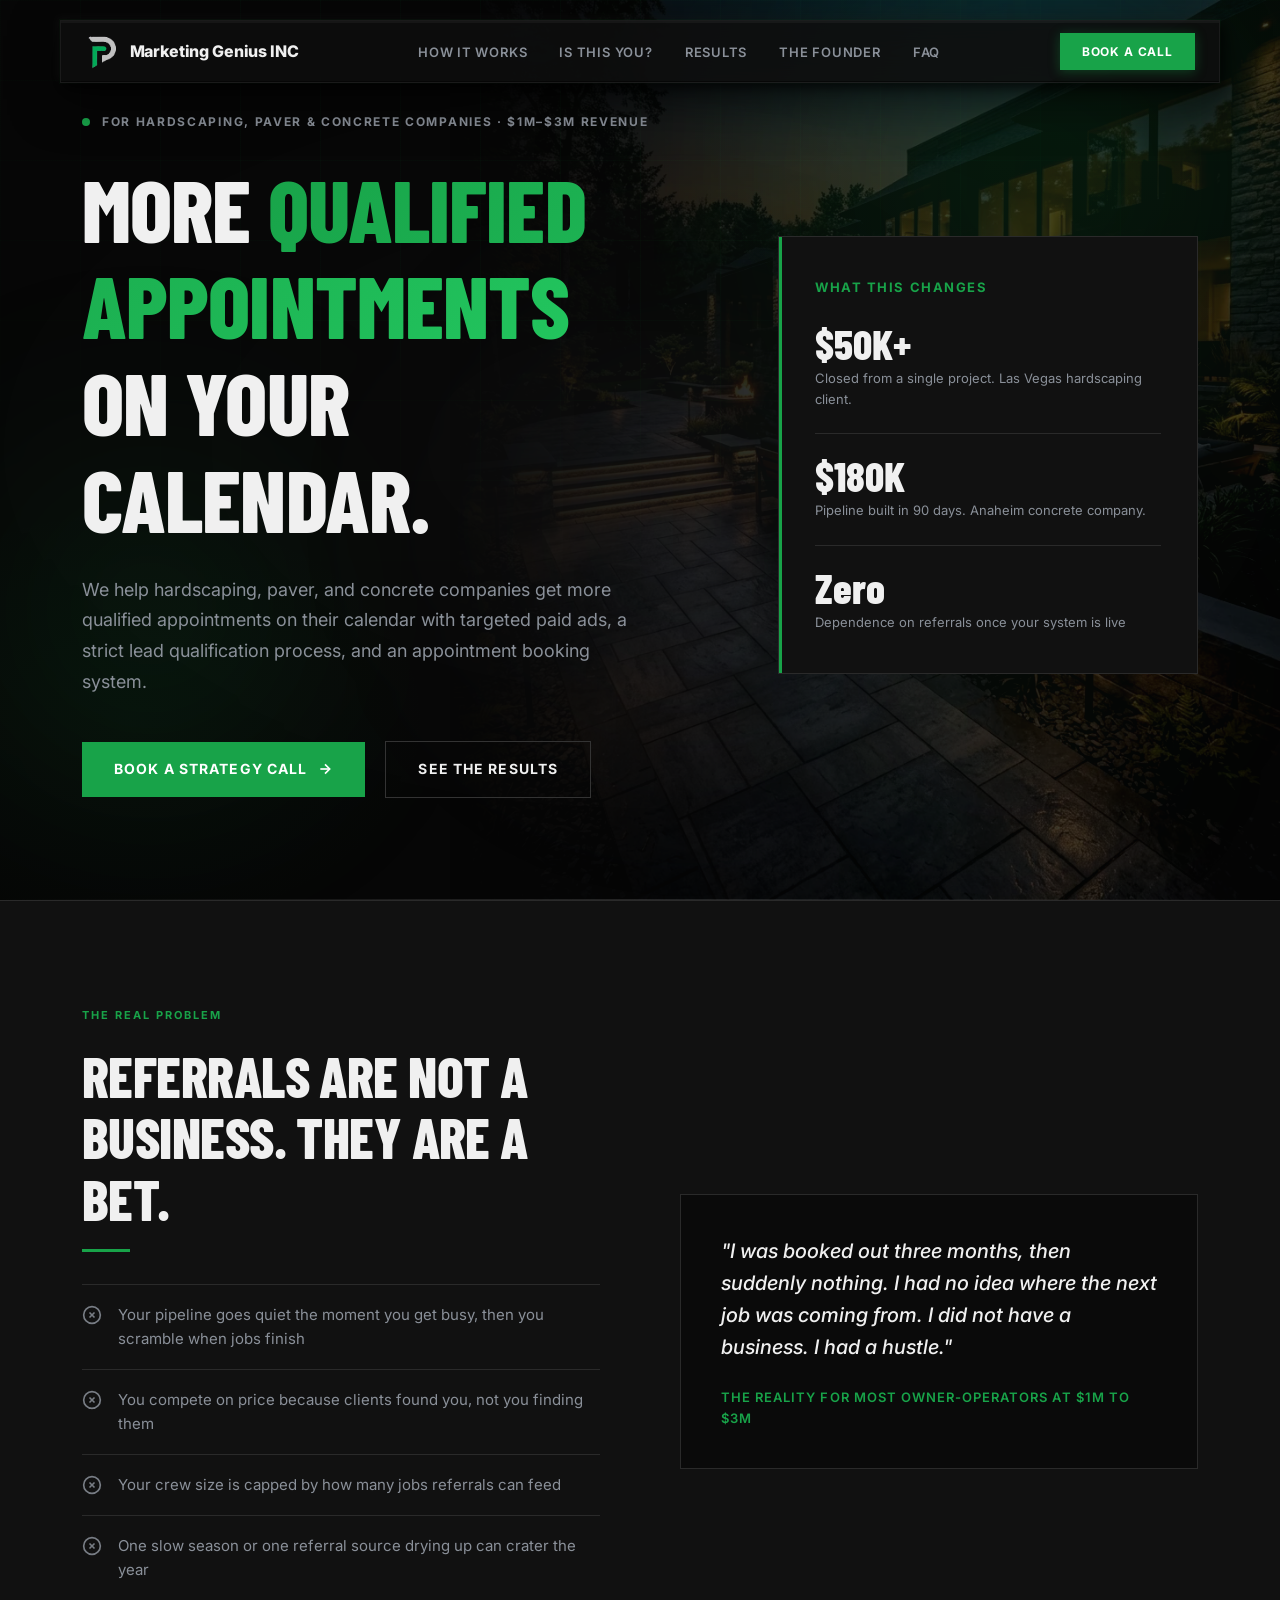
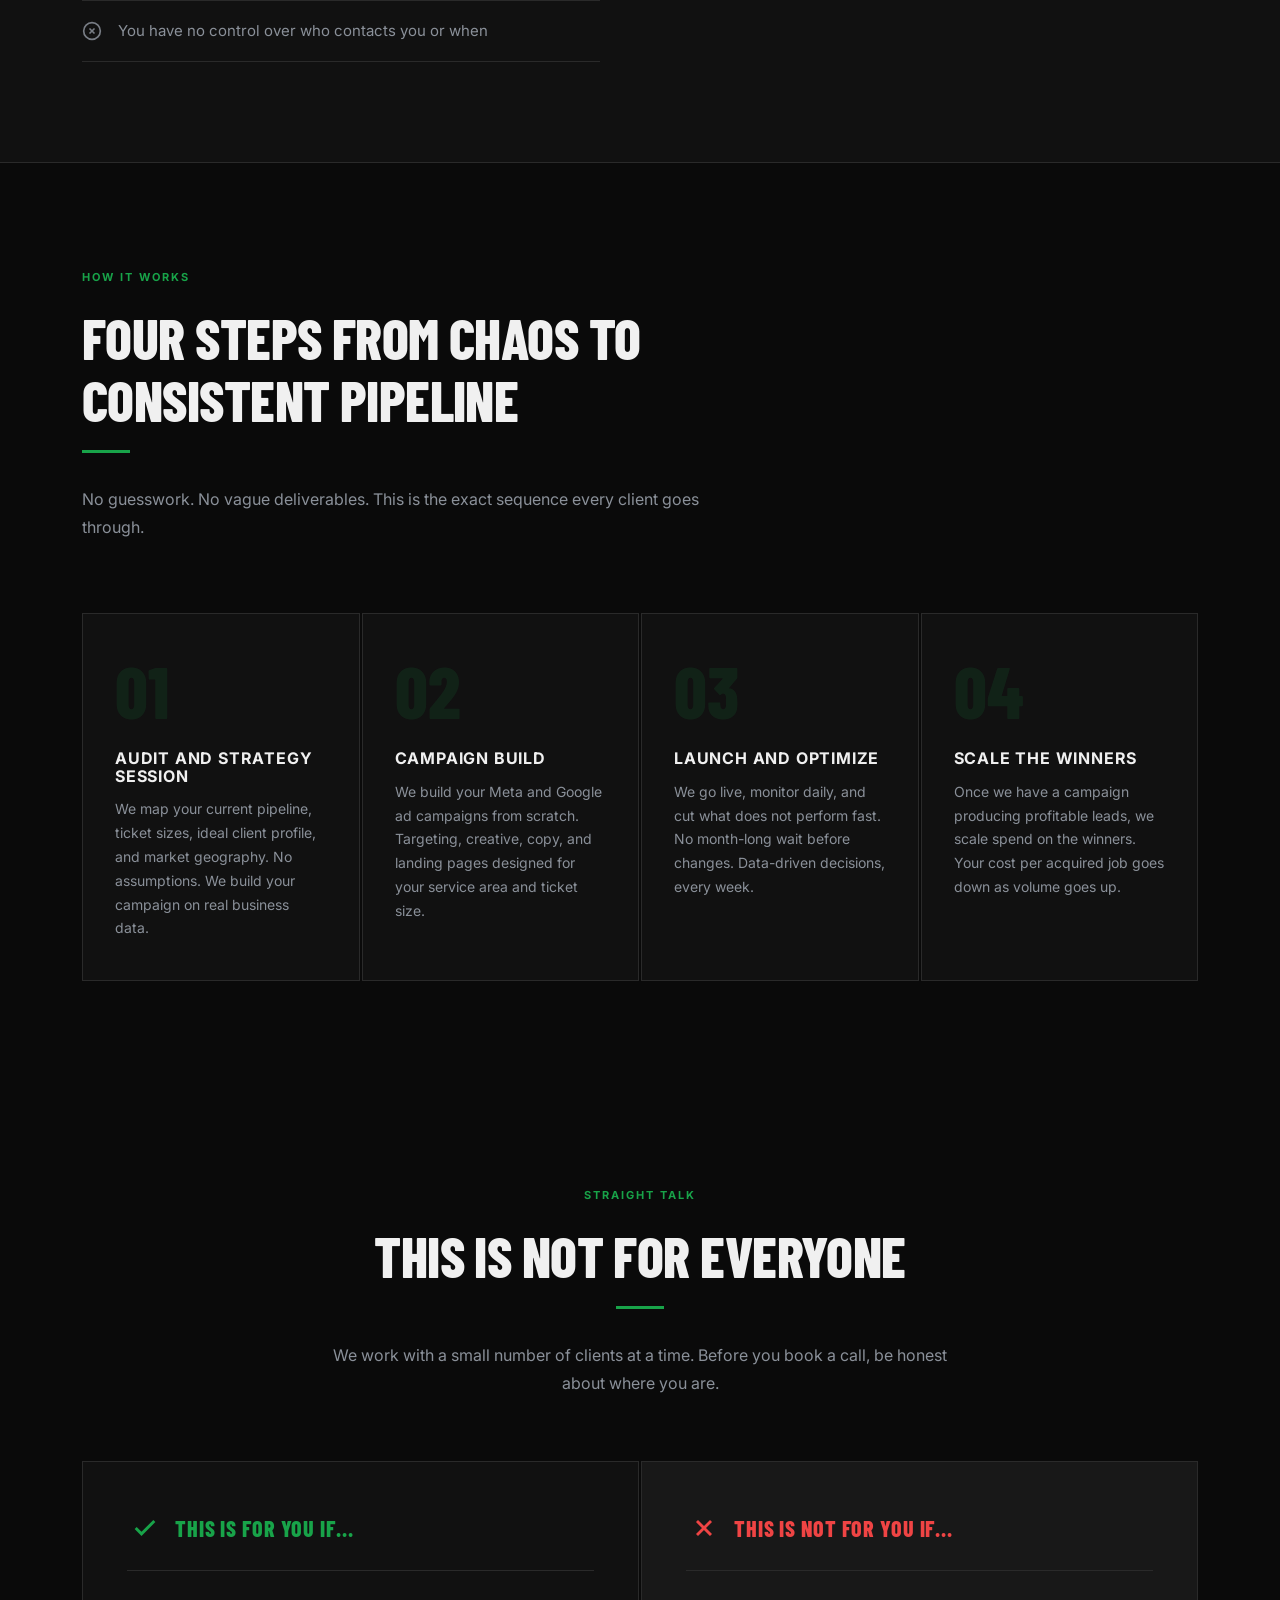
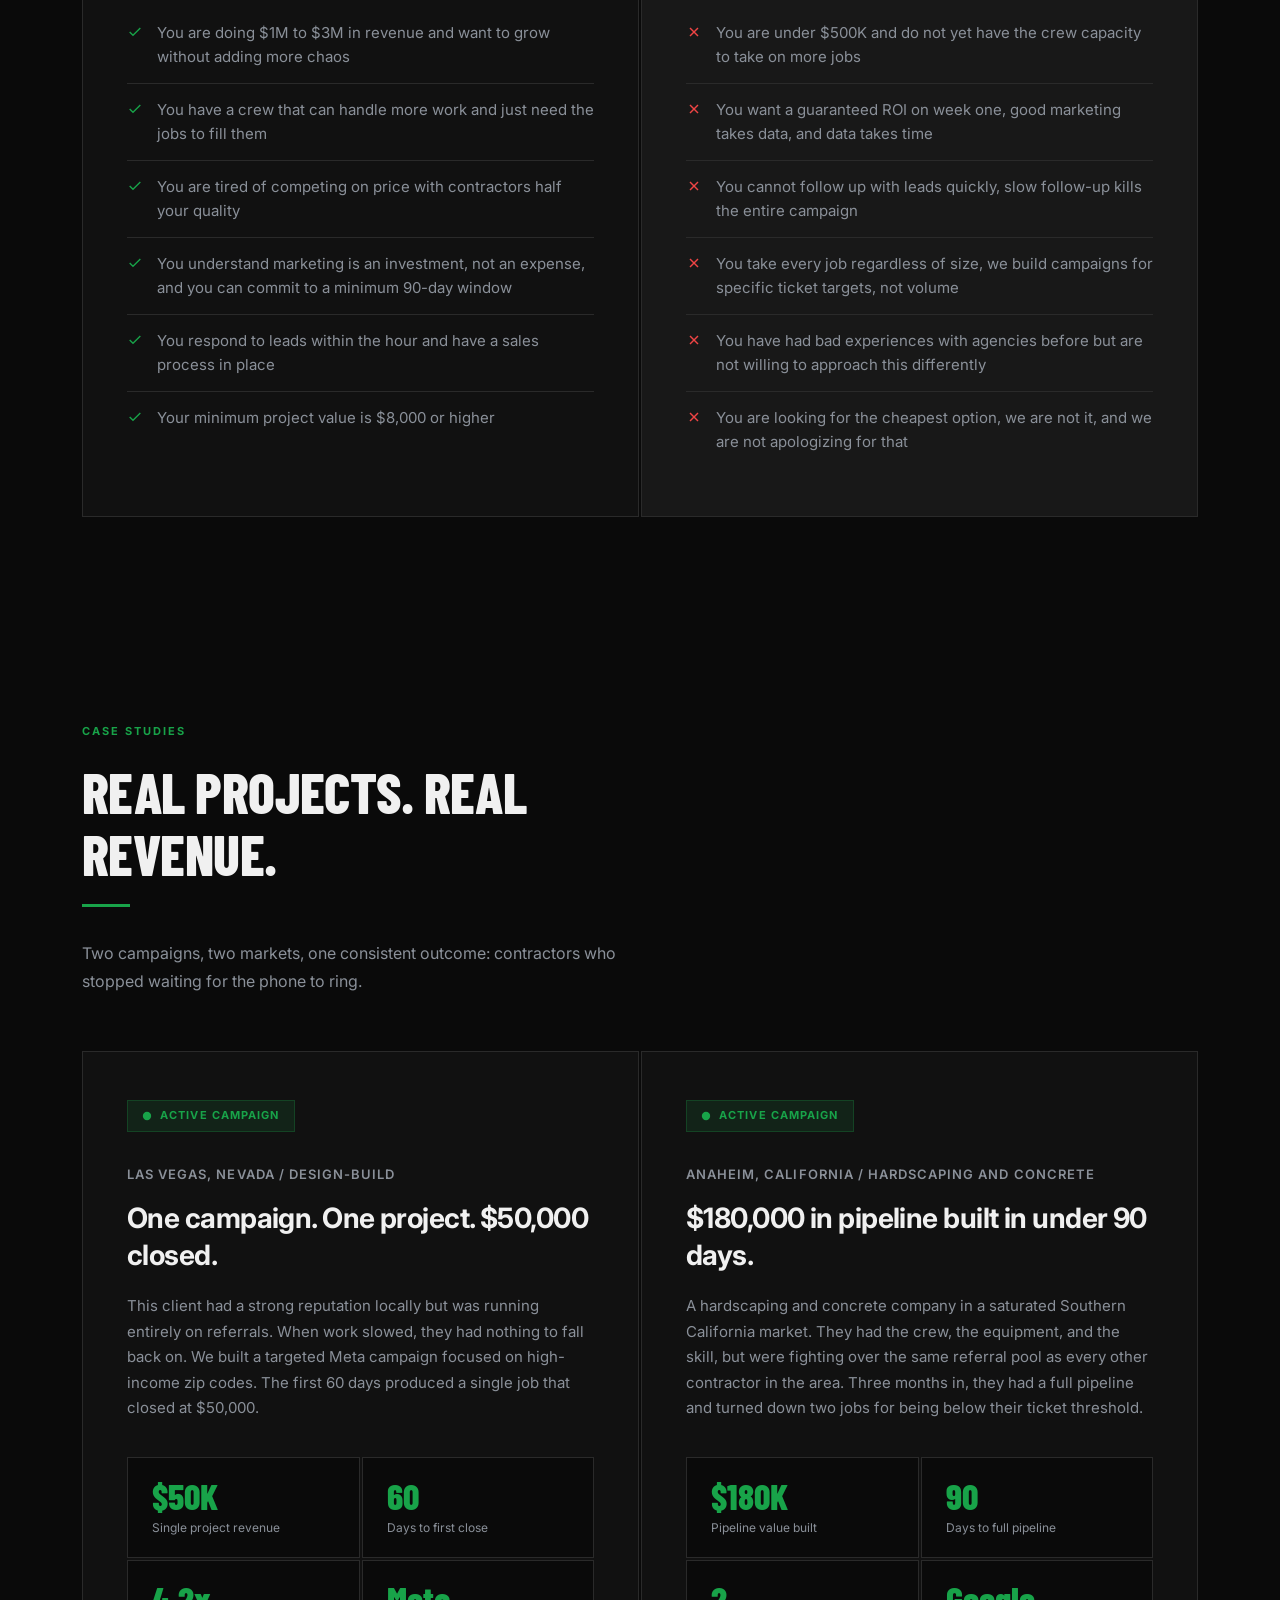
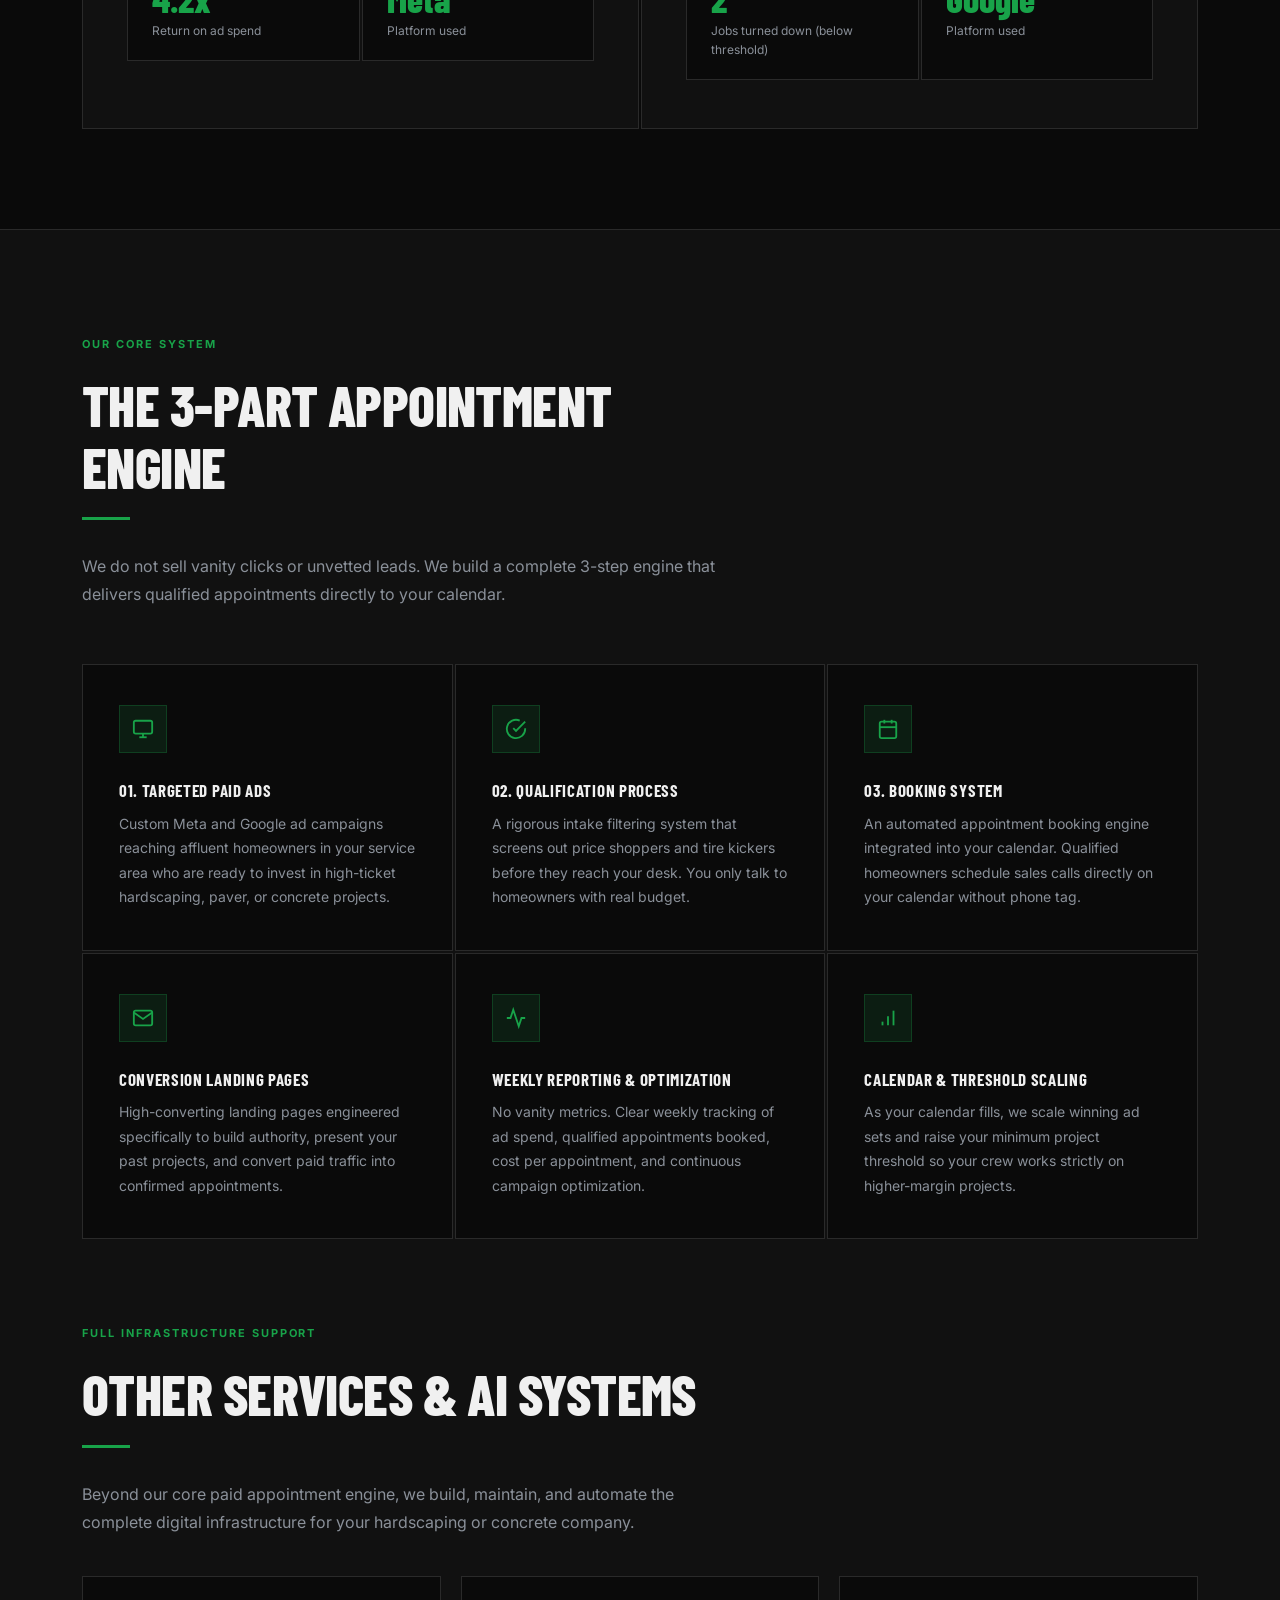
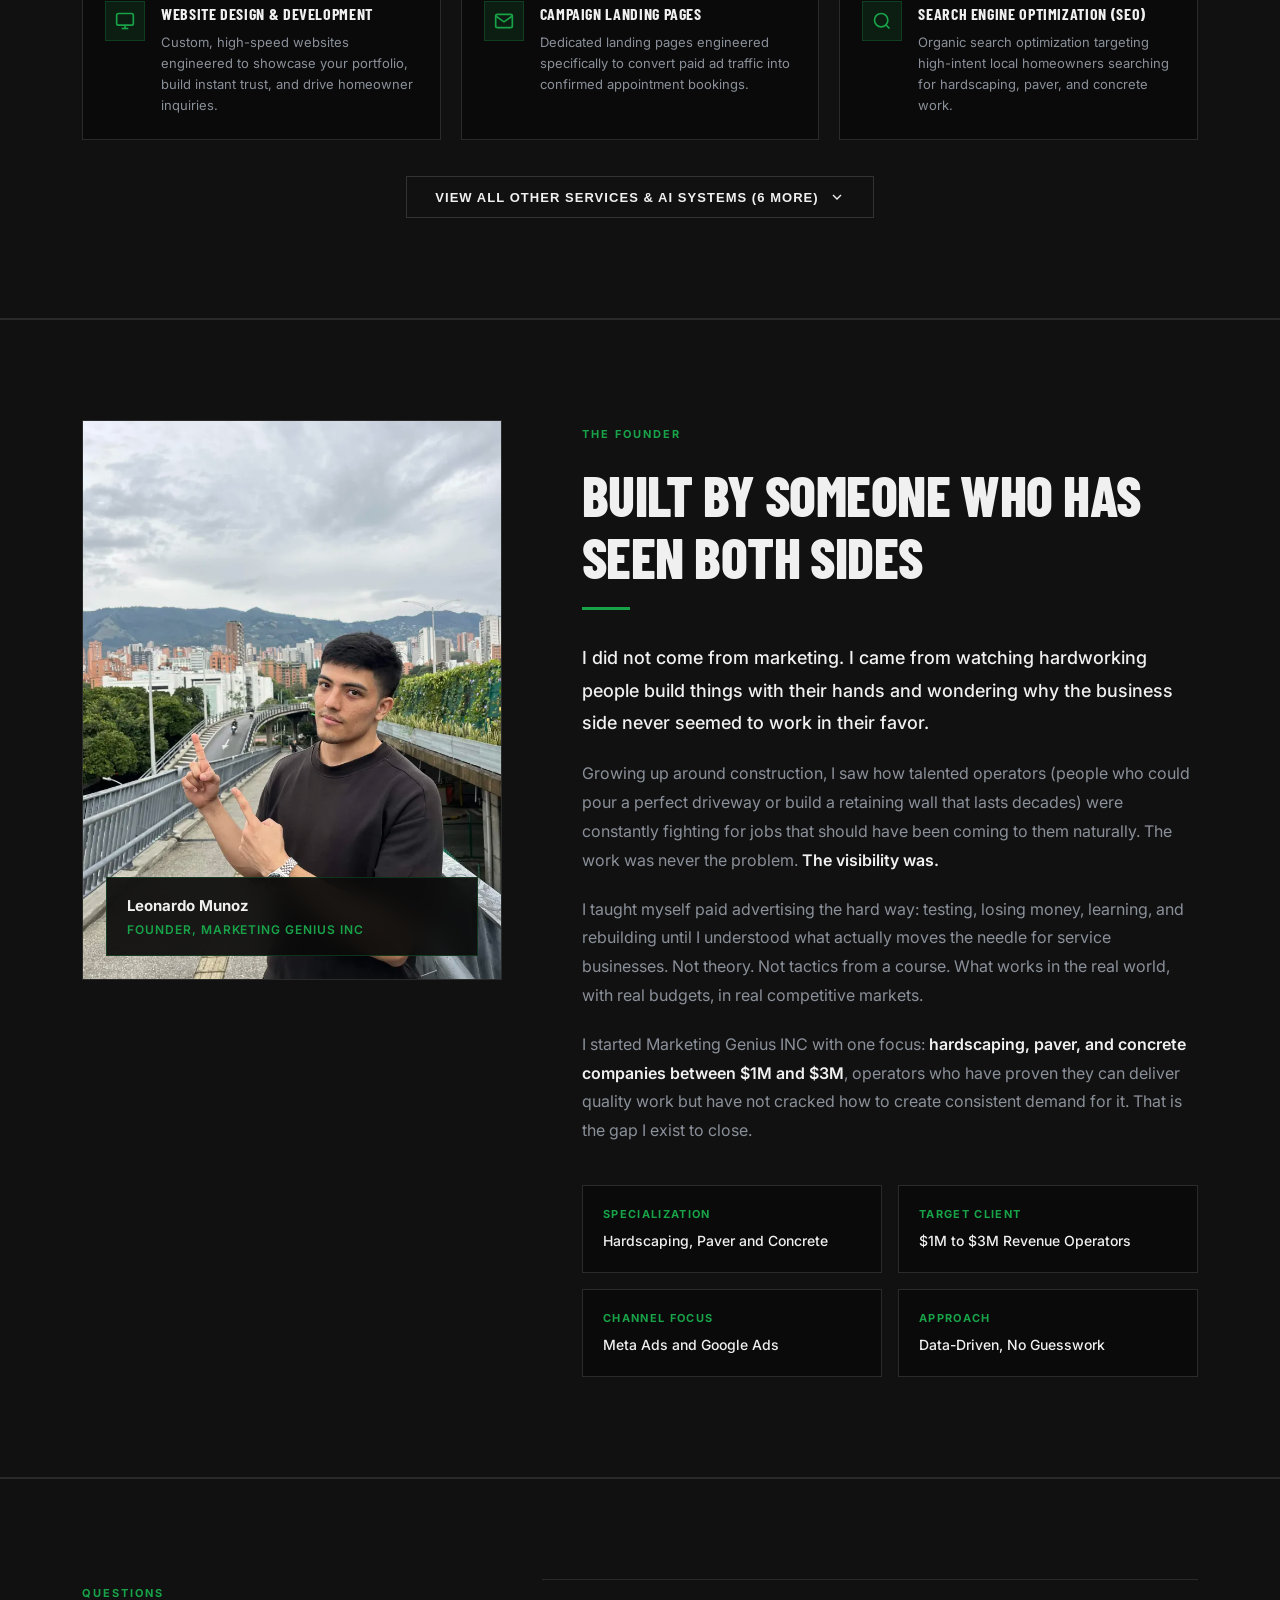
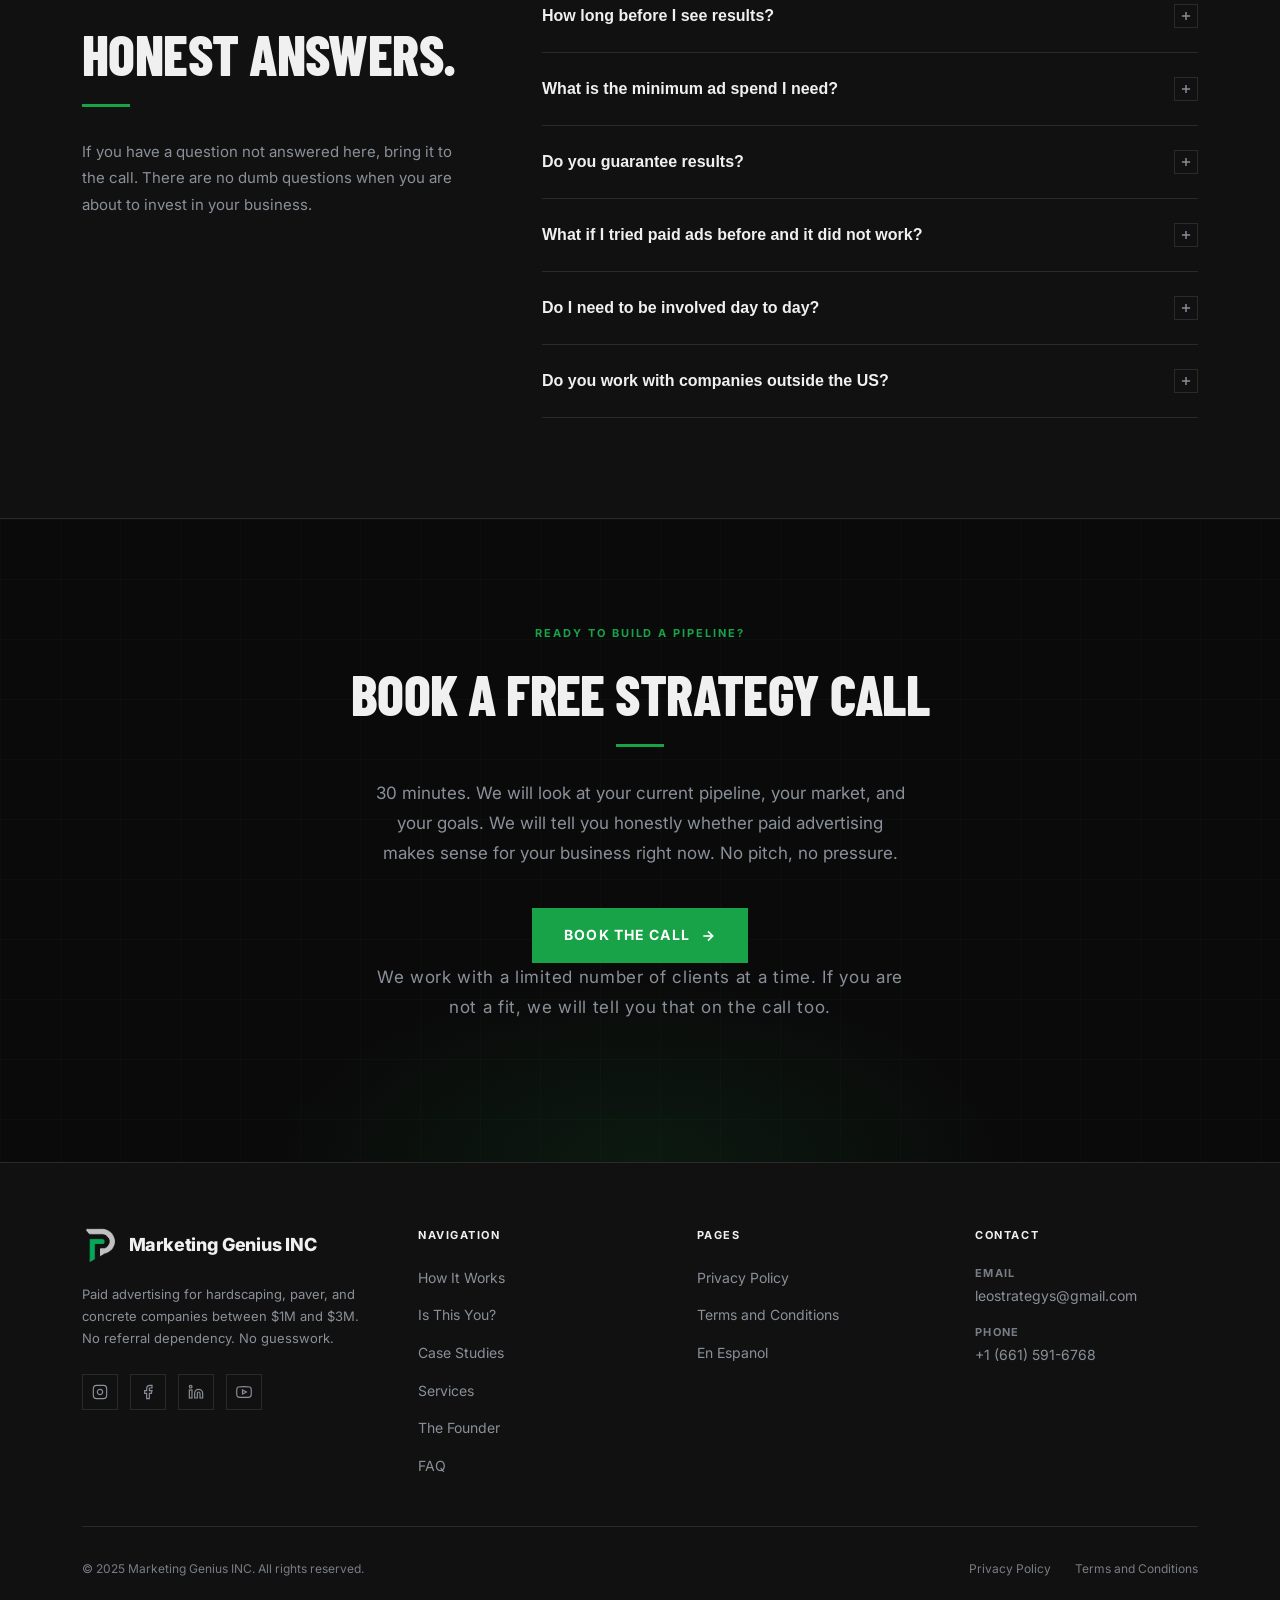
==== commit f6d5fd0c: "email change" ====
--- a/index.html
+++ b/index.html
@@ -846,7 +846,7 @@
           <div class="footer-col-title">Contact</div>
           <div class="footer-contact-item">
             <div class="footer-contact-label">Email</div>
-            <div class="footer-contact-value" id="footer-email"><a href="https://cal.com/leonardo-munoz-os2dve/30min" target="_blank" rel="noopener">Book a Strategy Call</a></div>
+            <div class="footer-contact-value" id="footer-email"><a href="mailto:leostrategys@gmail.com">leostrategys@gmail.com</a></div>
           </div>
           <div class="footer-contact-item">
             <div class="footer-contact-label">Phone</div>
